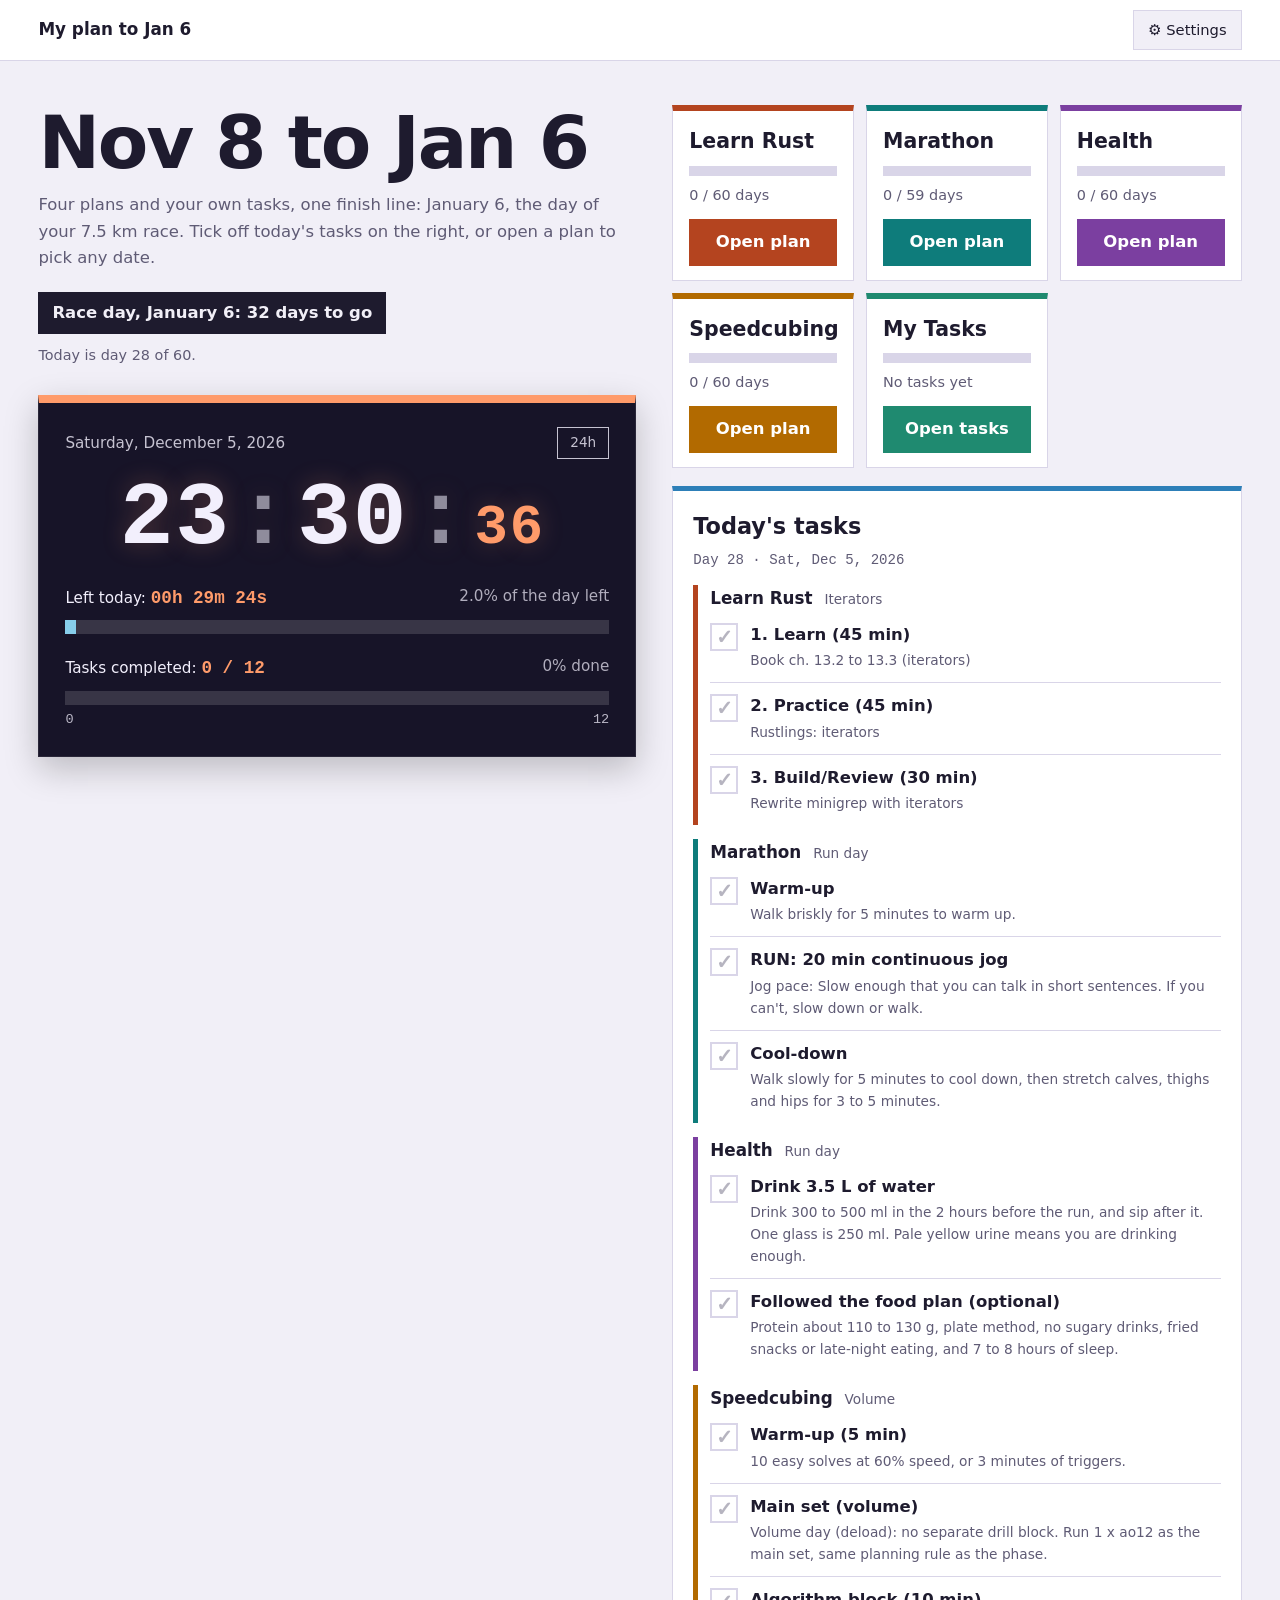
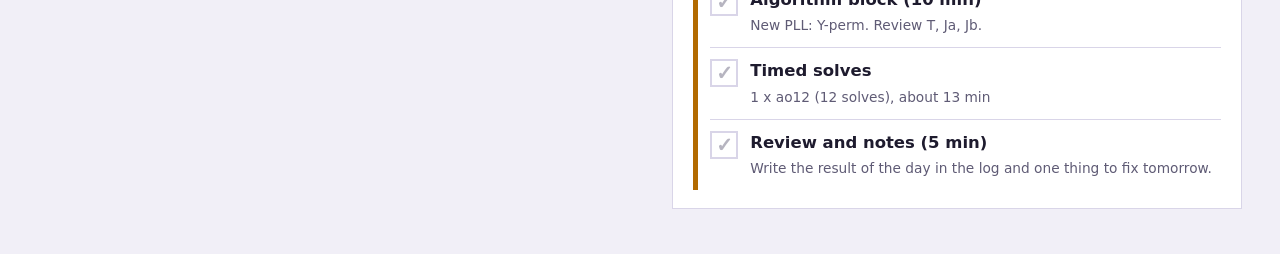
==== index.html @ 6962d05e "Update index.html" ====
<!doctype html>
<html lang="en">
  <head>
    <meta charset="utf-8" />
    <meta name="viewport" content="width=device-width, initial-scale=1" />
    <title>My plan to Jan 6</title>
    <link rel="stylesheet" href="styles.css" />
    <script src="settings.js"></script>
  </head>
  <body class="theme-home">
    <div class="home-wrap">
      <div class="home-grid">
        <!-- Left: title, countdown, clock and progress bars -->
        <div class="home-left">
          <h1>Nov 8 to Jan 6</h1>
          <p class="home-lead">
            Four plans and your own tasks, one finish line: January 6, the day
            of your 7.5 km race. Tick off today's tasks on the right, or open a
            plan to pick any date.
          </p>
          <div class="home-race" id="race-countdown"></div>
          <div class="home-today" id="today-label"></div>

          <section class="clock" aria-label="Clock">
            <div class="clock-top">
              <span id="clock-date"></span>
              <button class="clock-toggle" id="clock-format" type="button">
                24h
              </button>
            </div>

            <div class="clock-time" role="timer" aria-live="off">
              <span id="clock-hours">00</span><span class="clock-colon">:</span
              ><span id="clock-minutes">00</span
              ><span class="clock-colon">:</span
              ><span class="clock-seconds" id="clock-seconds">00</span
              ><span class="clock-period" id="clock-period"></span>
            </div>

            <div class="clock-left">
              <span>Left today: <b id="clock-remaining">--</b></span>
              <span id="clock-percent"></span>
            </div>
            <div
              class="day-bar"
              id="day-bar"
              role="progressbar"
              aria-label="Time left in the day"
              aria-valuemin="0"
              aria-valuemax="100"
            >
              <i id="day-bar-fill"></i>
            </div>

            <div class="clock-left tasks-head">
              <span>Tasks completed: <b id="tasks-count">0 / 0</b></span>
              <span id="tasks-percent"></span>
            </div>
            <div
              class="day-bar tasks-bar"
              id="tasks-bar"
              role="progressbar"
              aria-label="Tasks completed today"
              aria-valuemin="0"
              aria-valuemax="100"
            >
              <i id="tasks-bar-fill"></i>
            </div>
            <div class="bar-ends">
              <span>0</span><span id="tasks-total">0</span>
            </div>
          </section>
        </div>

        <!-- Right: the three plan buttons, then all of today's tasks -->
        <aside class="home-right">
          <div class="cards">
            <div class="card card-rust">
              <h2>Learn Rust</h2>
              <p>2 hours a day, ending with 4 finished projects.</p>
              <div class="progress"><i id="rust-bar"></i></div>
              <div class="progress-label" id="rust-label">0 / 60 days</div>
              <a
                class="card-button"
                href="rust.html"
                aria-label="Open the Rust plan"
                >Open plan</a
              >
            </div>

            <div class="card card-marathon">
              <h2>Marathon</h2>
              <p>Jog/walk plan from Nov 9 to your 7.5 km race.</p>
              <div class="progress"><i id="marathon-bar"></i></div>
              <div class="progress-label" id="marathon-label">0 / 59 days</div>
              <a
                class="card-button"
                href="marathon.html"
                aria-label="Open the marathon plan"
                >Open plan</a
              >
            </div>

            <div class="card card-health">
              <h2>Health</h2>
              <p>Strength, water and food, with a daily log.</p>
              <div class="progress"><i id="health-bar"></i></div>
              <div class="progress-label" id="health-label">0 / 60 days</div>
              <a
                class="card-button"
                href="health.html"
                aria-label="Open the health plan"
                >Open plan</a
              >
            </div>

            <div class="card card-cubing">
              <h2>Speedcubing</h2>
              <p>One hour a day, from a 26 s to a sub-20 average.</p>
              <div class="progress"><i id="cubing-bar"></i></div>
              <div class="progress-label" id="cubing-label">0 / 60 days</div>
              <a
                class="card-button"
                href="cubing.html"
                aria-label="Open the speedcubing plan"
                >Open plan</a
              >
            </div>

            <div class="card card-tasks">
              <h2>My Tasks</h2>
              <p>Add your own tasks on any date.</p>
              <div class="progress"><i id="mytasks-bar"></i></div>
              <div class="progress-label" id="mytasks-label">No tasks yet</div>
              <a
                class="card-button"
                href="tasks.html"
                aria-label="Open my tasks"
                >Open tasks</a
              >
            </div>
          </div>

          <section class="home-tasks" aria-label="Today's tasks">
            <h2>Today's tasks</h2>
            <div class="panel-date" id="tasks-date"></div>
            <div id="task-list"></div>
          </section
        </aside>
      </div>
    </div>

    <script src="common.js"></script>
    <script src="rust-data.js"></script>
    <script src="marathon-data.js"></script>
    <script src="health-data.js"></script>
    <script src="cubing-data.js"></script>
    <script src="home.js"></script>
  </body>
</html>
---- styles.css ----
/* ==========================================================================
   Shared styles for all pages.
   Sections:
     1. Themes (colour variables per page, light + dark)
     2. Base and layout
     3. Header and stats
     4. Calendar and day navigation
     5. Day panel and checklists
     6. Tables, lists, badges, notices
     7. Effects (confetti canvas, toast)
     8. Home page (including the digital clock)
     9. Small screens
   ========================================================================== */


/* 1. THEMES ---------------------------------------------------------------
   --acc  : main accent        --acc2 : secondary accent
   --ok   : completed day      --bad  : missed day
   ------------------------------------------------------------------------- */

.theme-rust {
  --bg: #F1EFF7;  --surface: #FFFFFF;  --ink: #1E1B2E;  --muted: #5F5B75;  --line: #D9D5E8;
  --acc: #B4441F;  --acc2: #2F4A63;  --ok: #2E7D5B;  --on-ok: #FFFFFF;  --bad: #B3261E;
  --font: "Iowan Old Style", "Palatino Linotype", Palatino, Georgia, serif;
}

.theme-marathon {
  --bg: #F1EFF7;  --surface: #FFFFFF;  --ink: #1E1B2E;  --muted: #5F5B75;  --line: #D9D5E8;
  --acc: #D9561E;  --acc2: #0E7C7B;  --ok: #2E7D5B;  --on-ok: #FFFFFF;  --bad: #B3261E;
  --font: "Trebuchet MS", "Segoe UI", system-ui, sans-serif;
}

.theme-home {
  --bg: #F1EFF7;  --surface: #FFFFFF;  --ink: #1E1B2E;  --muted: #5F5B75;  --line: #D9D5E8;
  --rust: #B4441F;  --teal: #0E7C7B;  --health: #7B3FA0;  --cube: #B26A00;  --mine: #1F8A70;
  --acc: #7B3FA0;  --acc2: #2D7FB8;  --ok: #2E7D5B;  --on-ok: #FFFFFF;
  --font: "Gill Sans", "Trebuchet MS", system-ui, sans-serif;
}

.theme-health {
  --bg: #F1EFF7;  --surface: #FFFFFF;  --ink: #1E1B2E;  --muted: #5F5B75;  --line: #D9D5E8;
  --acc: #7B3FA0;  --acc2: #2D7FB8;  --ok: #2E7D5B;  --on-ok: #FFFFFF;  --bad: #B3261E;
  --font: "Avenir Next", "Segoe UI", system-ui, sans-serif;
}

.theme-cubing {
  --bg: #F1EFF7;  --surface: #FFFFFF;  --ink: #1E1B2E;  --muted: #5F5B75;  --line: #D9D5E8;
  --acc: #B26A00;  --acc2: #2B5FD9;  --ok: #2E7D5B;  --on-ok: #FFFFFF;  --bad: #B3261E;
  --font: "Optima", "Candara", "Segoe UI", system-ui, sans-serif;
}

.theme-tasks {
  --bg: #F1EFF7;  --surface: #FFFFFF;  --ink: #1E1B2E;  --muted: #5F5B75;  --line: #D9D5E8;
  --acc: #1F8A70;  --acc2: #2D7FB8;  --ok: #2E7D5B;  --on-ok: #FFFFFF;  --bad: #B3261E;
  --font: "Gill Sans", "Trebuchet MS", system-ui, sans-serif;
}

@media (prefers-color-scheme: dark) {
  html:not([data-theme="light"]) .theme-health {
    --bg: #15131F;  --surface: #1F1C2E;  --ink: #ECE9F7;  --muted: #A29EBB;  --line: #34304A;
    --acc: #C79BE0;  --acc2: #6FB3E0;  --ok: #5CC08F;  --on-ok: #0B1F16;  --bad: #F28B82;
  }
  html:not([data-theme="light"]) .theme-rust {
    --bg: #15131F;  --surface: #1F1C2E;  --ink: #ECE9F7;  --muted: #A29EBB;  --line: #34304A;
    --acc: #E08A63;  --acc2: #8FB0CF;  --ok: #5CC08F;  --on-ok: #0B1F16;  --bad: #F28B82;
  }
  html:not([data-theme="light"]) .theme-marathon {
    --bg: #15131F;  --surface: #1F1C2E;  --ink: #ECE9F7;  --muted: #A29EBB;  --line: #34304A;
    --acc: #F08A5D;  --acc2: #4FC3C1;  --ok: #5CC08F;  --on-ok: #0B1F16;  --bad: #F28B82;
  }
  html:not([data-theme="light"]) .theme-cubing {
    --bg: #15131F;  --surface: #1F1C2E;  --ink: #ECE9F7;  --muted: #A29EBB;  --line: #34304A;
    --acc: #E8A92E;  --acc2: #7FA6F5;  --ok: #5CC08F;  --on-ok: #0B1F16;  --bad: #F28B82;
  }
  html:not([data-theme="light"]) .theme-tasks {
    --bg: #15131F;  --surface: #1F1C2E;  --ink: #ECE9F7;  --muted: #A29EBB;  --line: #34304A;
    --acc: #4DC4A0;  --acc2: #6FB3E0;  --ok: #5CC08F;  --on-ok: #0B1F16;  --bad: #F28B82;
  }
  html:not([data-theme="light"]) .theme-home {
    --bg: #15131F;  --surface: #1F1C2E;  --ink: #ECE9F7;  --muted: #A29EBB;  --line: #34304A;
    --rust: #E08A63;  --teal: #4FC3C1;  --health: #C79BE0;  --cube: #B26A00;  --mine: #1F8A70;
    --acc: #C79BE0;  --acc2: #6FB3E0;  --ok: #5CC08F;  --on-ok: #0B1F16;
  }
}

  html[data-theme="dark"] .theme-health {
    --bg: #15131F;  --surface: #1F1C2E;  --ink: #ECE9F7;  --muted: #A29EBB;  --line: #34304A;
    --acc: #C79BE0;  --acc2: #6FB3E0;  --ok: #5CC08F;  --on-ok: #0B1F16;  --bad: #F28B82;
  }
  html[data-theme="dark"] .theme-rust {
    --bg: #15131F;  --surface: #1F1C2E;  --ink: #ECE9F7;  --muted: #A29EBB;  --line: #34304A;
    --acc: #E08A63;  --acc2: #8FB0CF;  --ok: #5CC08F;  --on-ok: #0B1F16;  --bad: #F28B82;
  }
  html[data-theme="dark"] .theme-marathon {
    --bg: #15131F;  --surface: #1F1C2E;  --ink: #ECE9F7;  --muted: #A29EBB;  --line: #34304A;
    --acc: #F08A5D;  --acc2: #4FC3C1;  --ok: #5CC08F;  --on-ok: #0B1F16;  --bad: #F28B82;
  }
  html[data-theme="dark"] .theme-cubing {
    --bg: #15131F;  --surface: #1F1C2E;  --ink: #ECE9F7;  --muted: #A29EBB;  --line: #34304A;
    --acc: #E8A92E;  --acc2: #7FA6F5;  --ok: #5CC08F;  --on-ok: #0B1F16;  --bad: #F28B82;
  }
  html[data-theme="dark"] .theme-tasks {
    --bg: #15131F;  --surface: #1F1C2E;  --ink: #ECE9F7;  --muted: #A29EBB;  --line: #34304A;
    --acc: #4DC4A0;  --acc2: #6FB3E0;  --ok: #5CC08F;  --on-ok: #0B1F16;  --bad: #F28B82;
  }
  html[data-theme="dark"] .theme-home {
    --bg: #15131F;  --surface: #1F1C2E;  --ink: #ECE9F7;  --muted: #A29EBB;  --line: #34304A;
    --rust: #E08A63;  --teal: #4FC3C1;  --health: #C79BE0;  --cube: #B26A00;  --mine: #1F8A70;
    --acc: #C79BE0;  --acc2: #6FB3E0;  --ok: #5CC08F;  --on-ok: #0B1F16;
  }


/* 2. BASE AND LAYOUT ------------------------------------------------------ */

* { box-sizing: border-box; }
html { scroll-behavior: smooth; }

body {
  margin: 0;
  background: var(--bg);
  color: var(--ink);
  font-family: var(--font);
  font-size: clamp(16px, 0.35vw + 12px, 19px);
  line-height: 1.6;
}

.wrap { width: 100%; margin: 0; padding: 0 clamp(16px, 3vw, 56px); }
main.wrap > section > p, main.wrap > section > ul, main.wrap > section > ol { max-width: 105ch; }

h1 { font-size: clamp(2.1rem, 7vw, 3.7rem); line-height: 1.05; margin: 0 0 12px; letter-spacing: -0.02em; }
h2 { font-size: 1.6rem; margin: 0 0 6px; }
h3 { font-size: 1.1rem; margin: 0 0 6px; }

section { padding: 34px 0 4px; }
.sub { color: var(--muted); margin: 0 0 14px; }

button:focus-visible,
input:focus-visible { outline: 3px solid var(--acc); outline-offset: 2px; }

footer { padding: 34px 0 60px; color: var(--muted); font-size: 0.9rem; }


/* 3. HEADER AND STATS ----------------------------------------------------- */

.site-header { padding: 26px 0 24px; border-bottom: 5px solid var(--acc); }
.site-header p { margin: 0; max-width: 62ch; color: var(--muted); }

.home-link { display: inline-block; margin-bottom: 16px; font-size: 0.95rem; color: var(--acc2); }

.race-badge {
  display: inline-block;
  margin-top: 14px;
  padding: 8px 14px;
  background: var(--acc);
  color: #000;
  font-weight: 700;
}

.stats { display: grid; grid-template-columns: repeat(4, 1fr); gap: 10px; }

.stat { background: var(--surface); border: 1px solid var(--line); padding: 12px; text-align: center; }
.stat b { display: block; font-size: 1.8rem; line-height: 1.15; color: var(--acc); }
.stat span { font-size: 0.85rem; color: var(--muted); }

.xp-bar { height: 12px; margin: 12px 0 6px; background: var(--line); overflow: hidden; }
.xp-bar i { display: block; width: 0; height: 100%; background: var(--acc); transition: width 0.4s; }


/* 4. CALENDAR AND DAY NAVIGATION ------------------------------------------ */

.legend { margin-top: 8px; font-size: 0.85rem; color: var(--muted); }

.calendar { display: grid; grid-template-columns: repeat(7, 1fr); gap: 5px; margin-top: 12px; }
.calendar .weekday { text-align: center; font-size: 0.8rem; color: var(--muted); }

.calendar button {
  min-width: 0;
  padding: 9px 0;
  border: 1px solid var(--line);
  background: var(--surface);
  color: var(--ink);
  font: inherit;
  font-family: ui-monospace, Menlo, Consolas, monospace;
  font-size: 0.82rem;
  cursor: pointer;
}

.calendar .done     { background: var(--ok); border-color: var(--ok); color: var(--on-ok); }
.calendar .missed   { border-color: var(--bad); color: var(--bad); }
.calendar .no-plan  { opacity: 0.45; }
.calendar .today    { outline: 2px dashed var(--acc); outline-offset: 1px; }
.calendar .selected { border: 2px solid var(--acc2); font-weight: 700; }
.calendar .race-day::after { content: " \1F3C1"; }

.day-nav { display: flex; flex-wrap: wrap; gap: 8px; margin-top: 12px; }

.day-nav button,
.btn-outline {
  padding: 8px 14px;
  border: 1px solid var(--acc2);
  background: none;
  color: var(--acc2);
  font: inherit;
  cursor: pointer;
}
.day-nav button:hover,
.btn-outline:hover { background: var(--acc2); color: var(--surface); }


@media (min-width: 1000px) {
  main.wrap > section:first-of-type { display: grid; grid-template-columns: minmax(0, 1fr) minmax(0, 1.1fr); column-gap: 36px; align-items: start; }
  main.wrap > section:first-of-type > #panel { grid-column: 2; grid-row: 1 / span 12; margin-top: 0; }
}

/* 5. DAY PANEL AND CHECKLISTS --------------------------------------------- */

.panel { margin-top: 14px; padding: 20px; background: var(--surface); border: 1px solid var(--line); border-top: 5px solid var(--acc2); }
.panel-date { margin-bottom: 12px; font-family: ui-monospace, Menlo, Consolas, monospace; font-size: 0.88rem; color: var(--muted); }

.tag { display: inline-block; margin-left: 6px; padding: 1px 8px; font-size: 0.8rem; color: #fff; background: var(--acc2); }
.tag.ok       { background: var(--ok); color: var(--on-ok); }
.tag.missed   { background: var(--bad); }
.tag.upcoming { background: var(--muted); }

.box { margin-top: 12px; padding: 14px; border: 1px solid var(--line); }
.row { display: flex; flex-wrap: wrap; align-items: center; gap: 10px; }

.check-item { display: flex; gap: 12px; padding: 10px 0; border-bottom: 1px solid var(--line); }
.check-item:last-child { border-bottom: 0; }
/* Every task shows a check mark: faint when not done, solid green when done. */
.check-item input[type="checkbox"] {
  -webkit-appearance: none;
  appearance: none;
  display: grid;
  flex: none;
  place-items: center;
  width: 28px;
  height: 28px;
  margin: 1px 0 0;
  border: 2px solid var(--line);
  background: var(--surface);
  cursor: pointer;
}
.check-item input[type="checkbox"]::after {
  content: "\2713";
  color: var(--muted);
  font-size: 20px;
  font-weight: 700;
  line-height: 1;
  opacity: 0.45;
}
.check-item input[type="checkbox"]:hover { border-color: var(--ok); }
.check-item input[type="checkbox"]:checked { background: var(--ok); border-color: var(--ok); }
.check-item input[type="checkbox"]:checked::after { color: var(--on-ok); opacity: 1; }
.check-item label { flex: 1; cursor: pointer; }
.check-item small { display: block; color: var(--muted); }
.check-item.checked b { text-decoration: line-through; opacity: 0.6; }

.tip { margin-top: 12px; padding: 10px 14px; background: var(--bg); border-left: 4px solid var(--acc); font-size: 0.95rem; }

input[type="time"],
input[type="number"] { padding: 6px 8px; border: 1px solid var(--line); background: var(--surface); color: var(--ink); font: inherit; }
input[type="number"] { width: 70px; }


/* 6. TABLES, LISTS, BADGES, NOTICES --------------------------------------- */

.scroll { overflow-x: auto; }

table { width: 100%; border-collapse: collapse; background: var(--surface); border: 1px solid var(--line); font-size: 0.92rem; }
th, td { padding: 9px 11px; border-bottom: 1px solid var(--line); text-align: left; vertical-align: top; }
th { background: var(--bg); }

ul { padding-left: 1.2em; }
li { margin-bottom: 6px; }

.badges { display: grid; grid-template-columns: repeat(auto-fill, minmax(140px, 1fr)); gap: 8px; }
.badge { padding: 10px; background: var(--surface); border: 1px solid var(--line); font-size: 0.85rem; text-align: center; }
.badge i { display: block; font-style: normal; font-size: 1.5rem; }
.badge.locked { opacity: 0.4; filter: grayscale(1); }
.badge.earned { border-color: var(--acc); }

.notice { padding: 14px 16px; background: var(--surface); border: 2px solid var(--acc); }


.muted-line { color: var(--muted); margin: 0 0 8px; }
.log-title { margin-top: 18px; }
.log-grid { display: grid; grid-template-columns: repeat(auto-fit, minmax(190px, 1fr)); gap: 10px; }
.field { display: flex; flex-direction: column; gap: 4px; font-size: 0.85rem; color: var(--muted); }
.field input,
.cell-input { width: 100%; padding: 7px 8px; border: 1px solid var(--line); background: var(--surface); color: var(--ink); font: inherit; font-size: 0.95rem; }
.cell-input { min-width: 70px; margin-top: 4px; }
table small { display: block; }


.theme-tasks .race-badge,
.theme-health .race-badge,
.theme-cubing .race-badge { color: var(--bg); }


/* 7. EFFECTS -------------------------------------------------------------- */

.confetti-canvas { position: fixed; inset: 0; z-index: 50; width: 100%; height: 100%; pointer-events: none; }

.toast {
  position: fixed;
  bottom: 24px;
  left: 50%;
  z-index: 70;
  max-width: 90%;
  padding: 12px 20px;
  transform: translateX(-50%);
  background: var(--ink);
  color: var(--bg);
  text-align: center;
}


/* 8. HOME PAGE ------------------------------------------------------------ */

.home-wrap { width: 100%; margin: 0; padding: clamp(20px, 3.5vw, 56px) clamp(16px, 3vw, 56px); font-size: clamp(16px, 0.35vw + 12px, 19px); }
.home-wrap h1 { font-size: clamp(2.4rem, 8vw, 4.6rem); letter-spacing: -0.03em; line-height: 1.02; }
.home-lead { max-width: 56ch; margin: 0 0 20px; color: var(--muted); }

.home-race { display: inline-block; margin-bottom: 10px; padding: 8px 14px; background: var(--ink); color: var(--bg); font-weight: 700; }
.home-today { margin-bottom: 28px; color: var(--muted); font-size: 0.9rem; }

.cards { display: grid; grid-template-columns: repeat(auto-fit, minmax(250px, 1fr)); gap: 18px; }

.card { display: flex; flex-direction: column; gap: 12px; padding: 26px; background: var(--surface); border: 1px solid var(--line); }
.card h2 { margin: 0; font-size: 1.7rem; }
.card p { margin: 0; color: var(--muted); }
.card-rust    { border-top: 8px solid var(--rust); --card-color: var(--rust); }
.card-marathon { border-top: 8px solid var(--teal); --card-color: var(--teal); }
.card-health  { border-top: 8px solid var(--health); --card-color: var(--health); }
.card-tasks   { border-top: 8px solid var(--mine); --card-color: var(--mine); }
.card-cubing  { border-top: 8px solid var(--cube); --card-color: var(--cube); }

.progress { height: 10px; background: var(--line); overflow: hidden; }
.progress i { display: block; width: 0; height: 100%; background: var(--card-color); }
.progress-label { font-size: 0.9rem; color: var(--muted); }

.card-button { display: inline-block; margin-top: auto; padding: 13px 18px; background: var(--card-color); color: #fff; font-weight: 700; text-align: center; text-decoration: none; }
.card-button:focus-visible { outline: 3px solid var(--ink); outline-offset: 3px; }


/* Two-column home layout: info on the left, plan buttons and tasks on the right. */

.home-grid { display: grid; grid-template-columns: 1fr; gap: 28px; align-items: start; }
@media (min-width: 960px) {
  .home-grid { grid-template-columns: minmax(0, 1.05fr) minmax(0, 1fr); gap: 36px; }
}

.home-right .cards { grid-template-columns: 1fr; gap: 12px; }
.home-right .card { padding: 14px 16px; gap: 8px; border-top-width: 6px; min-width: 0; }
.home-right .card h2 { font-size: 1.25rem; }
.home-right .card p { font-size: 0.9rem; }
.home-right .card-button { margin-top: 4px; padding: 10px 12px; }

/* From tablet width up: the three plan buttons sit side by side in one row. */
@media (min-width: 640px) {
  .home-right .cards { grid-template-columns: repeat(3, minmax(0, 1fr)); }
  .home-right .card p { display: none; }
  .home-right .card h2 { font-size: clamp(1.05rem, 1.6vw, 1.4rem); }
}

.home-tasks { margin-top: 18px; padding: 18px 20px; background: var(--surface); border: 1px solid var(--line); border-top: 5px solid var(--acc2); }
.home-tasks h2 { margin: 0 0 4px; font-size: 1.4rem; }
.home-tasks .panel-date { margin-bottom: 6px; }
.home-tasks section { padding: 0; }

.task-group { margin-top: 14px; padding-left: 12px; border-left: 5px solid var(--g, var(--acc)); }
.task-group h3 { margin: 0; font-size: 1.05rem; }
.task-group h3 span { margin-left: 6px; font-size: 0.85rem; font-weight: 400; color: var(--muted); }
.task-rust     { --g: var(--rust); }
.task-marathon { --g: var(--teal); }
.task-health   { --g: var(--health); }
.task-cubing   { --g: var(--cube); }
.task-mytasks  { --g: var(--mine); }

/* Digital clock (home page). Always dark, in both light and dark mode. */

.clock {
  --clock-bg: #171428;
  --clock-text: #F2EFFC;
  --clock-accent: #FF9B6A;
  --clock-track: rgba(255, 255, 255, 0.14);

  margin: 0 0 28px;
  padding: 24px 26px 26px;
  background: var(--clock-bg);
  color: var(--clock-text);
  border: 1px solid rgba(255, 255, 255, 0.08);
  border-top: 8px solid var(--clock-accent);
  box-shadow: 0 12px 32px rgba(0, 0, 0, 0.22);
}

.clock-top { display: flex; flex-wrap: wrap; align-items: center; justify-content: space-between; gap: 12px; font-size: 0.95rem; opacity: 0.8; }

.clock-toggle {
  padding: 4px 12px;
  border: 1px solid currentColor;
  background: none;
  color: inherit;
  font: inherit;
  font-size: 0.85rem;
  cursor: pointer;
}
.clock-toggle:hover { background: var(--clock-text); color: var(--clock-bg); }
.clock-toggle:focus-visible { outline: 3px solid var(--clock-accent); outline-offset: 2px; }

.clock-time {
  display: flex;
  flex-wrap: wrap;
  align-items: baseline;
  justify-content: center;
  margin: 16px 0 20px;
  font-family: ui-monospace, SFMono-Regular, Menlo, Consolas, monospace;
  font-size: clamp(2.8rem, 13vw, 5.6rem);
  font-variant-numeric: tabular-nums;
  font-weight: 700;
  line-height: 1;
  letter-spacing: 0.02em;
  text-shadow: 0 0 24px rgba(255, 155, 106, 0.25);
}

.clock-colon { margin: 0 0.06em; opacity: 0.55; animation: clock-blink 1s steps(1) infinite; }
.clock-seconds { font-size: 0.62em; color: var(--clock-accent); }
.clock-period { margin-left: 0.4em; font-size: 0.28em; opacity: 0.7; }

.tasks-head { margin-top: 20px; }
.day-bar.tasks-bar i { width: 0; background: #7BD9A3; }
.bar-ends { display: flex; justify-content: space-between; margin-top: 4px; font-family: ui-monospace, SFMono-Regular, Menlo, Consolas, monospace; font-size: 0.85rem; opacity: 0.75; }

@keyframes clock-blink { 50% { opacity: 0.12; } }

.clock-left { display: flex; flex-wrap: wrap; justify-content: space-between; gap: 6px; margin-bottom: 8px; font-size: 0.95rem; }
.clock-left b { font-family: ui-monospace, SFMono-Regular, Menlo, Consolas, monospace; font-size: 1.1rem; color: var(--clock-accent); }
.clock-left span:last-child { opacity: 0.7; }

.day-bar { height: 14px; background: var(--clock-track); overflow: hidden; }
.day-bar i {
  display: block;
  width: 100%;
  height: 100%;
  background: #87CEEB; /* sky blue */
  transition: width 1s linear;
}

@media (prefers-reduced-motion: reduce) {
  .clock-colon { animation: none; }
  .day-bar i { transition: none; }
}


/* 9. SMALL SCREENS ------------------------------------------------------- */

@media (max-width: 560px) {
  .stats { grid-template-columns: repeat(2, 1fr); }
}


/* 10. TOP BAR AND SETTINGS ------------------------------------------------ */

html[data-size="small"] body, html[data-size="small"] .home-wrap { font-size: clamp(14px, 0.3vw + 11px, 17px); }
html[data-size="large"] body, html[data-size="large"] .home-wrap { font-size: clamp(18px, 0.4vw + 14px, 22px); }
html[data-accent] body { --acc: var(--user-acc); }

.topbar {
  position: sticky; top: 0; z-index: 50;
  display: flex; align-items: center; justify-content: space-between; gap: 12px;
  padding: 10px clamp(16px, 3vw, 56px);
  background: var(--surface); color: var(--ink);
  border-bottom: 1px solid var(--line);
}
.topbar-name { font-weight: 700; font-size: 1.05rem; color: var(--ink); text-decoration: none; overflow: hidden; text-overflow: ellipsis; white-space: nowrap; }
.topbar-name:hover { color: var(--acc); }
.topbar button, .settings-box button, .settings-file {
  font: inherit; font-size: 0.92rem; padding: 7px 14px; cursor: pointer;
  background: var(--bg); color: var(--ink); border: 1px solid var(--line);
}
.topbar button:hover, .settings-box button:hover, .settings-file:hover { border-color: var(--acc); }
.topbar button:focus-visible, .settings-box :focus-visible { outline: 3px solid var(--acc2); outline-offset: 2px; }

.settings-overlay { position: fixed; inset: 0; z-index: 100; display: flex; align-items: flex-start; justify-content: center; padding: 5vh 16px; overflow-y: auto; background: rgba(0, 0, 0, 0.55); }
.settings-box { width: 100%; max-width: 540px; padding: 22px; background: var(--surface); color: var(--ink); border: 1px solid var(--line); font-family: var(--font); }
.settings-head { display: flex; align-items: center; justify-content: space-between; margin-bottom: 8px; }
.settings-box h2 { margin: 0; font-size: 1.4rem; }
.settings-box h3 { margin: 22px 0 8px; font-size: 1rem; color: var(--acc); }
.settings-row { margin: 12px 0; }
.settings-row > label, .settings-row > span { display: block; margin-bottom: 5px; font-size: 0.85rem; color: var(--muted); }
.settings-box input[type=text] { width: 100%; padding: 8px 10px; font: inherit; background: var(--bg); color: var(--ink); border: 1px solid var(--line); }
.seg { display: flex; flex-wrap: wrap; gap: 6px; }
.seg button[aria-pressed="true"] { background: var(--acc); border-color: var(--acc); color: #fff; }
.swatch { width: 32px; height: 32px; padding: 0 !important; border-radius: 50%; }
.swatch[aria-pressed="true"] { outline: 3px solid var(--ink); outline-offset: 2px; }
.settings-check { display: flex; align-items: center; gap: 8px; font-size: 0.95rem; color: var(--ink) !important; }
.settings-note { margin: 0 0 10px; font-size: 0.85rem; color: var(--muted); }
.settings-file { position: relative; display: inline-block; }
.settings-file input { position: absolute; width: 1px; height: 1px; opacity: 0; }
.settings-file:focus-within { outline: 3px solid var(--acc2); outline-offset: 2px; }
.settings-status { min-height: 1.3em; margin-top: 12px; font-size: 0.9rem; color: var(--ok); }
.settings-status.error { color: var(--bad, #B3261E); }
.danger { color: var(--bad, #B3261E) !important; }


/* 11. MY TASKS PAGE -------------------------------------------------------- */

.calendar .has-tasks { border-color: var(--acc); border-width: 2px; }
.month-title { display: inline-flex; align-items: center; padding: 0 6px; }
.jump-date { width: auto; margin-top: 0; }
.add-form { display: flex; flex-wrap: wrap; gap: 8px; margin: 4px 0 12px; }
.add-form .cell-input { flex: 1 1 200px; margin-top: 0; }
.add-form button { padding: 8px 16px; font: inherit; cursor: pointer; }
.check-item label { min-width: 0; overflow-wrap: anywhere; }
.check-item .cell-input { flex: 1; margin-top: 0; }
.task-actions { display: flex; flex: none; gap: 6px; margin-left: auto; align-self: flex-start; }
.task-actions button { padding: 4px 10px; font: inherit; font-size: 0.82rem; cursor: pointer; background: none; color: var(--ink); border: 1px solid var(--line); }
.task-actions button:hover { border-color: var(--acc); }
.task-actions .danger { color: var(--bad); }

/* Subtasks and categories */
.task-block { border-bottom: 1px solid var(--line); }
.task-block:last-child { border-bottom: 0; }
.task-block > .check-item { border-bottom: 0; }
.subtasks { margin: 0 0 8px 14px; padding-left: 26px; border-left: 3px solid var(--line); }
.subtasks .check-item { padding: 6px 0; border-bottom: 0; }
.subtasks .check-item input[type="checkbox"] { width: 22px; height: 22px; }
.subtasks .check-item input[type="checkbox"]::after { font-size: 15px; }
.sub-form { margin: 4px 0 0; }
.check-item .select-cat, .add-form .select-cat { flex: 0 1 170px; min-width: 120px; margin-top: 0; }
.add-form .jump-date { flex: 0 1 160px; }
.check-item small { margin-top: 2px; }
.check-item > .btn-outline { flex: none; align-self: flex-start; padding: 4px 10px; font-size: 0.82rem; }
.cat-heading { margin: 16px 0 2px; font-size: 1rem; color: var(--acc); }
.cat-heading:first-child { margin-top: 0; }
.cat-heading span, .cat-head h3 span { margin-left: 6px; font-size: 0.85rem; font-weight: 400; color: var(--muted); }
.cat-box { margin-bottom: 14px; border-left: 5px solid var(--acc); }
.cat-head { display: flex; flex-wrap: wrap; align-items: center; gap: 8px; margin-bottom: 8px; }
.cat-head h3 { flex: 1; margin: 0; font-size: 1.15rem; }
.cat-head .cell-input { flex: 1; margin-top: 0; }
.cat-head .task-actions { align-self: center; }
#cat-status:empty { display: none; }

/* Task / Category switch next to the main input */
.mode-toggle { display: inline-flex; flex: none; }
.add-form .mode-toggle button { padding: 8px 14px; font: inherit; cursor: pointer; background: none; color: var(--ink); border: 1px solid var(--line); }
.add-form .mode-toggle button + button { border-left: 0; }
.add-form .mode-toggle button:hover { border-color: var(--acc); }
.add-form .mode-toggle button[aria-pressed="true"] { background: var(--acc); border-color: var(--acc); color: #fff; }
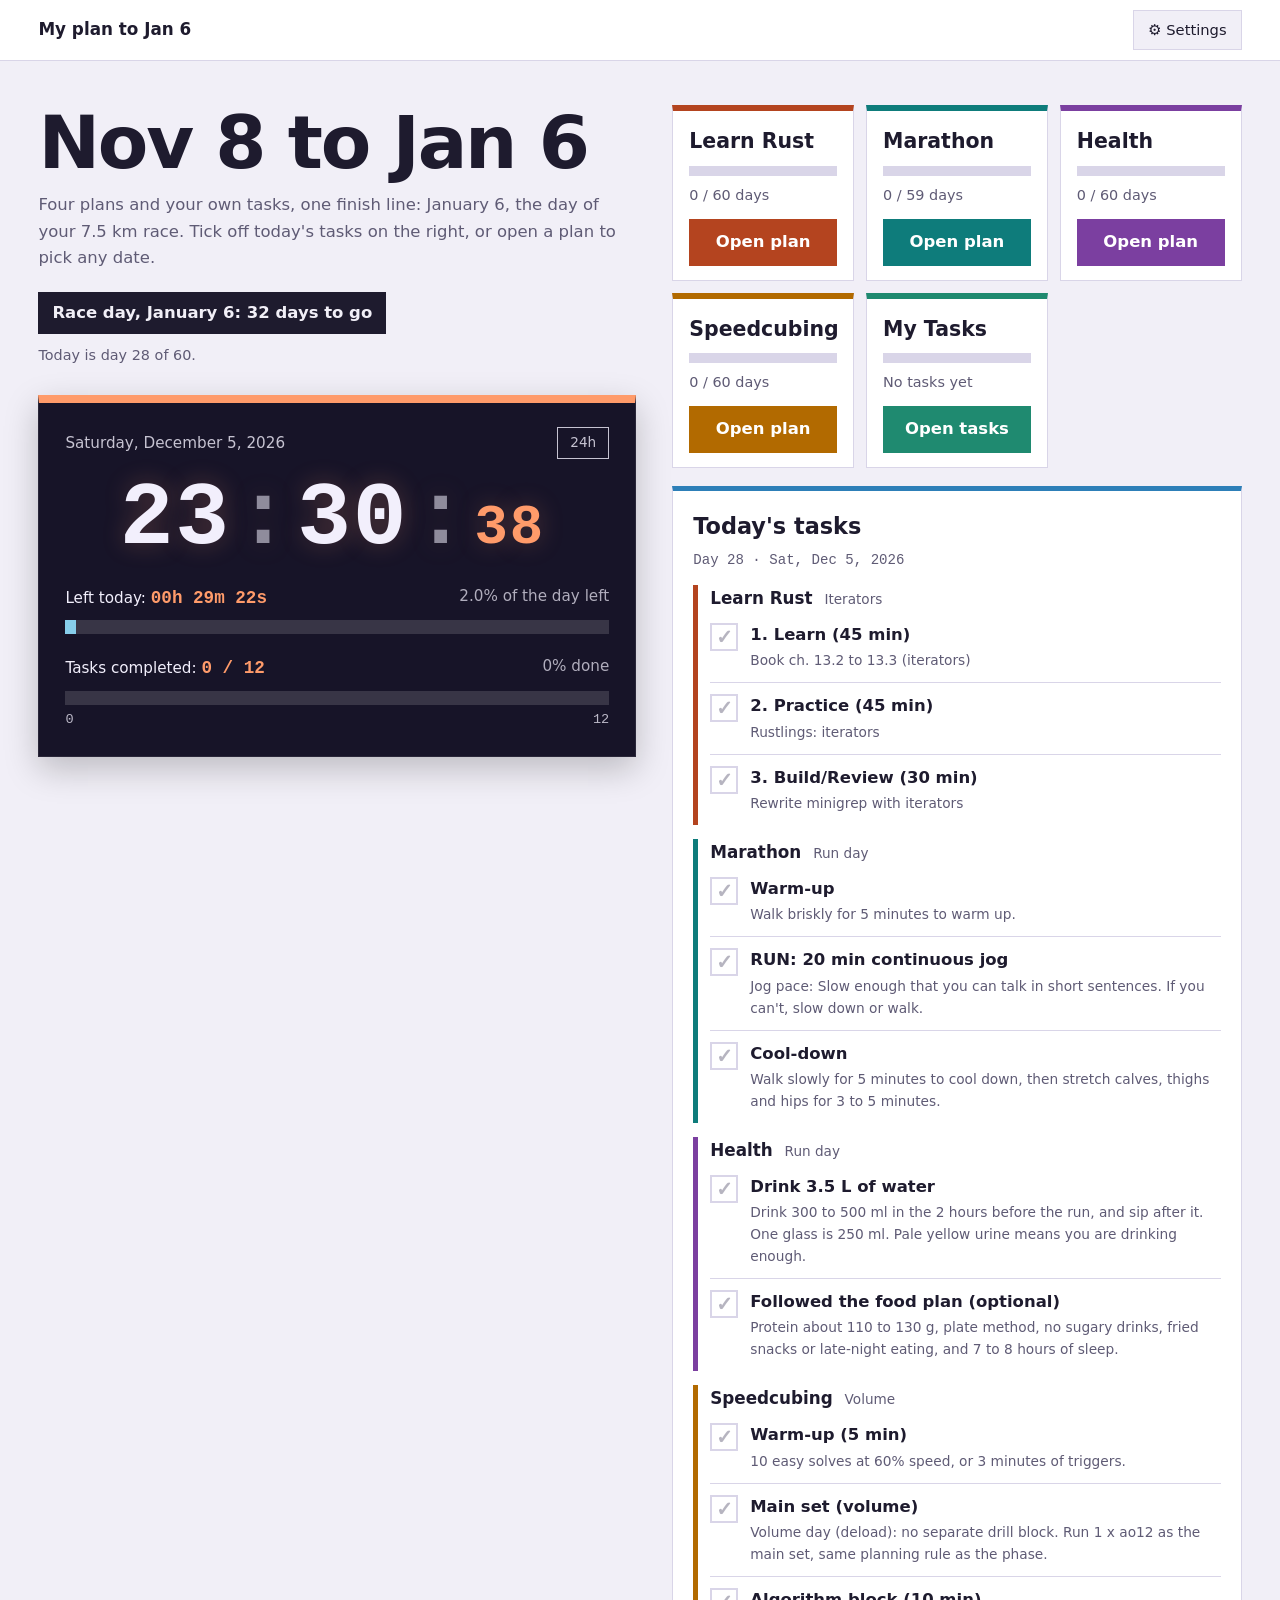
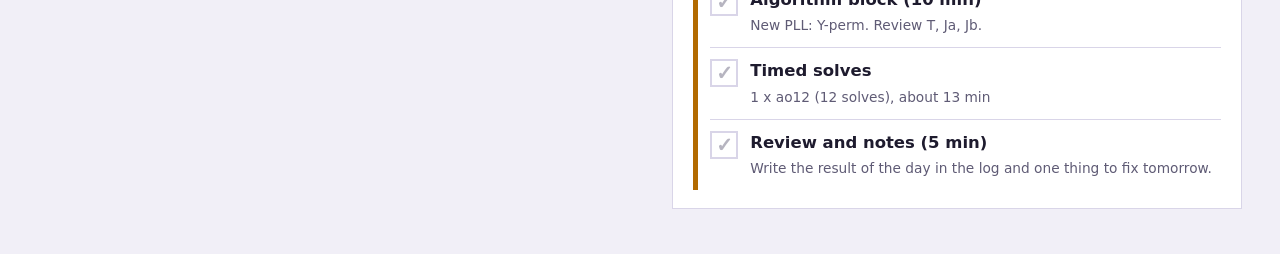
==== commit ef00e566: "Update index.html" ====
--- a/index.html
+++ b/index.html
@@ -145,7 +145,7 @@
             <h2>Today's tasks</h2>
             <div class="panel-date" id="tasks-date"></div>
             <div id="task-list"></div>
-          </section
+          </section>
         </aside>
       </div>
     </div>
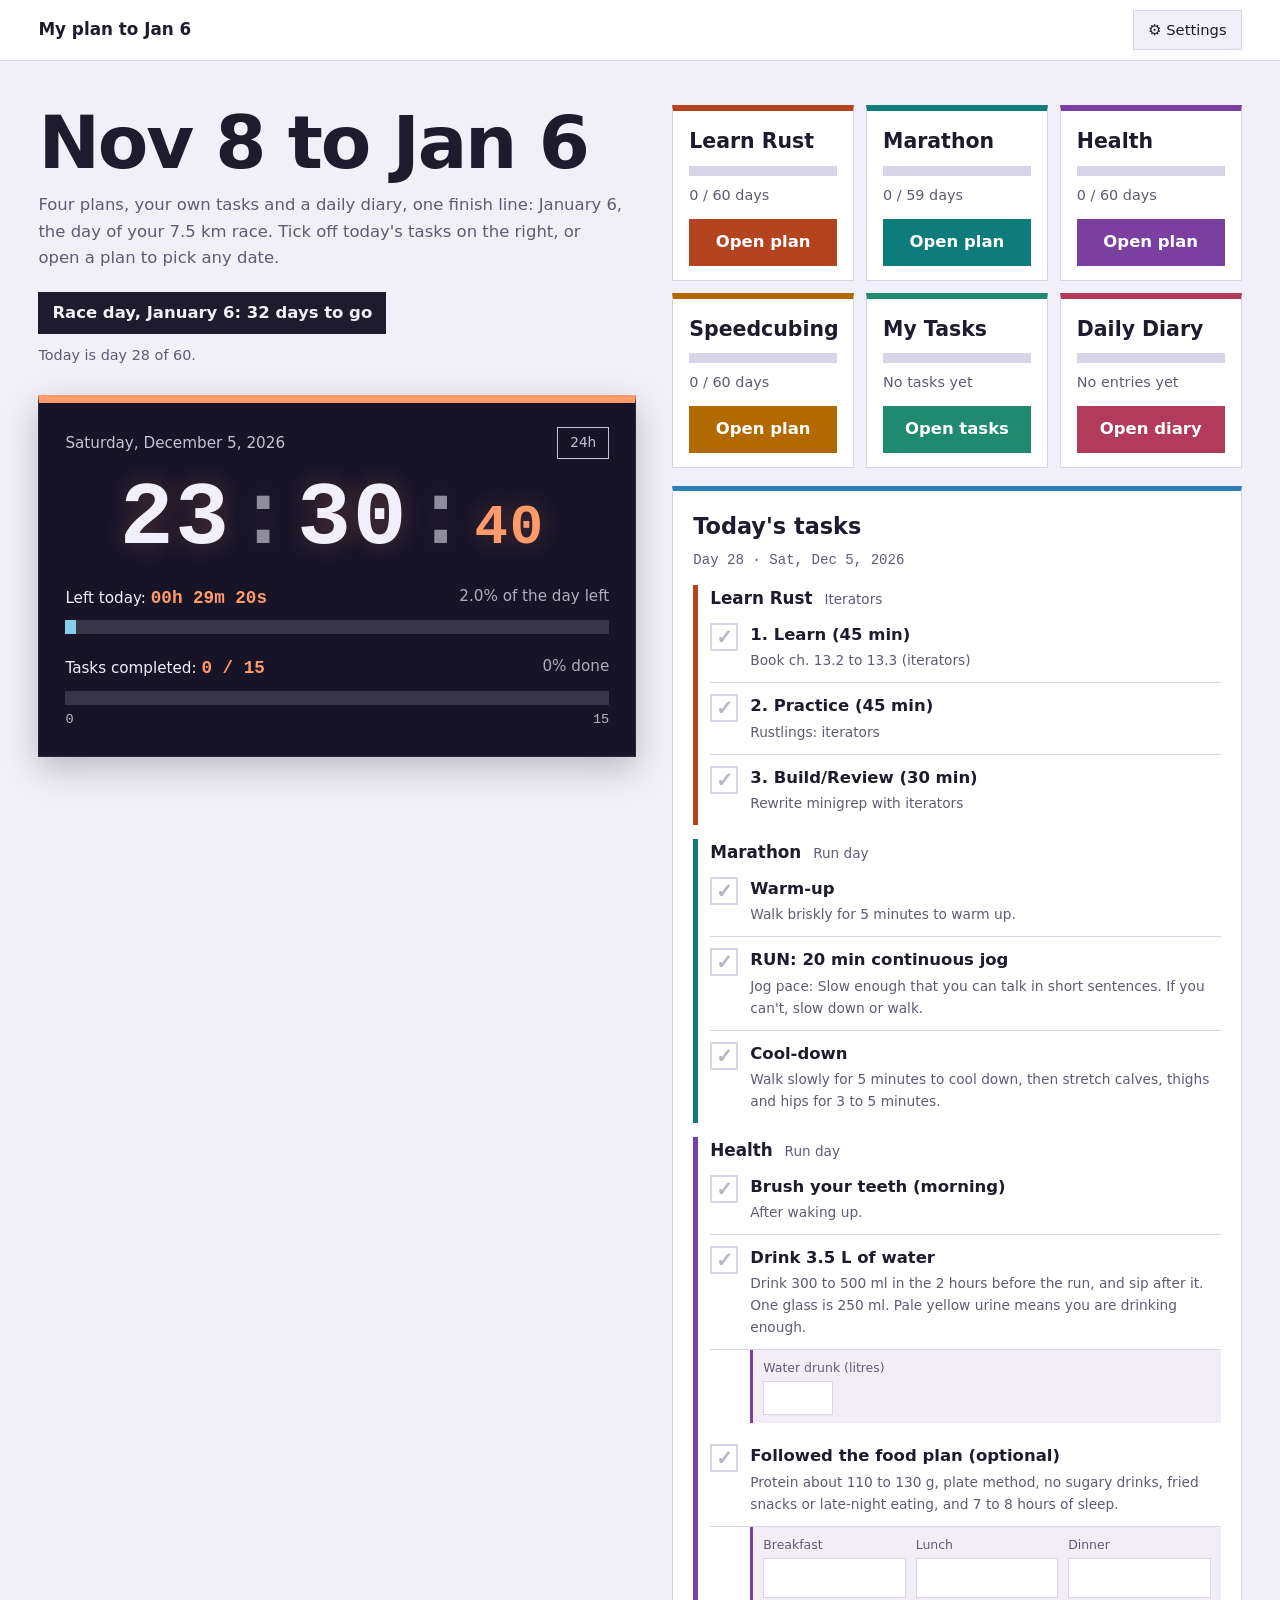
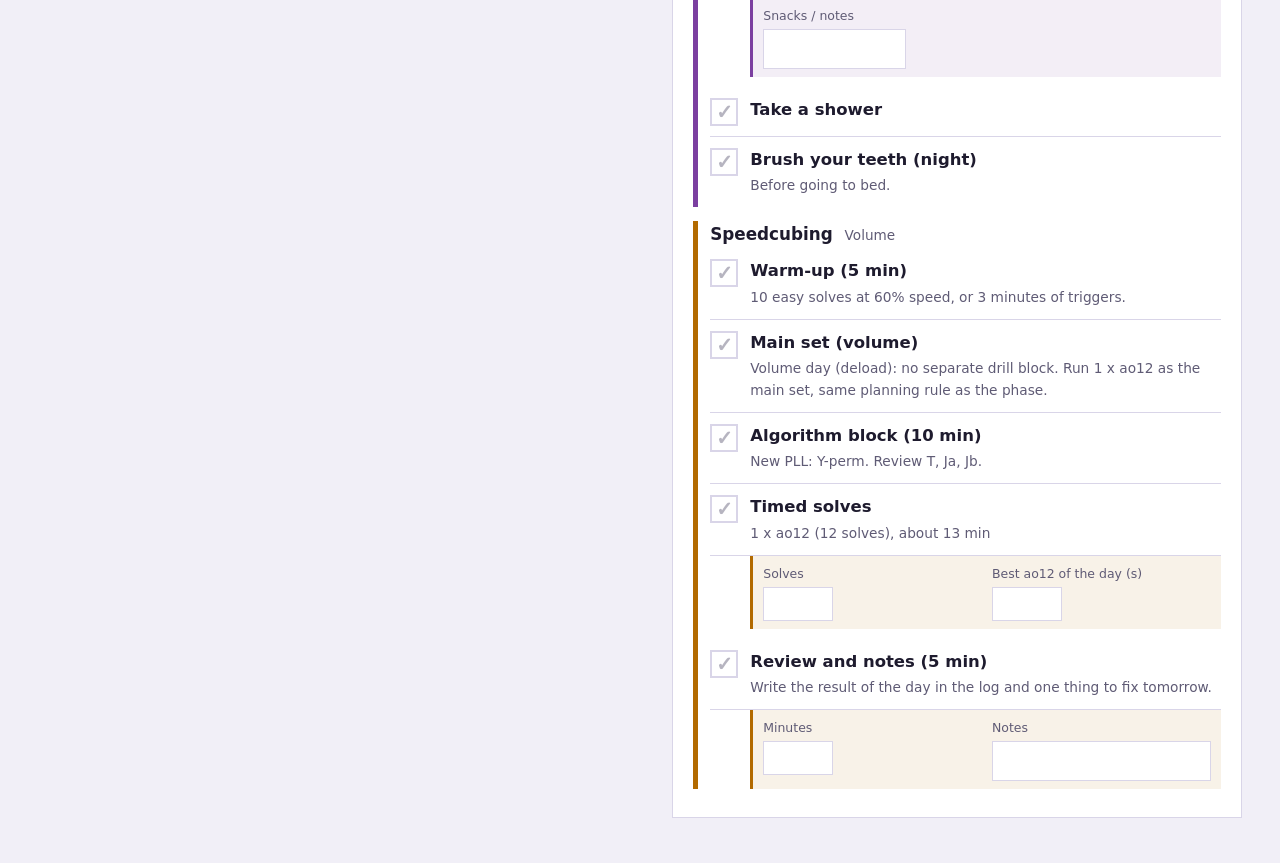
==== commit 97ca9190: "0.4 now we will be able to add info directly in the home page" ====
--- a/index.html
+++ b/index.html
@@ -14,7 +14,7 @@
         <div class="home-left">
           <h1>Nov 8 to Jan 6</h1>
           <p class="home-lead">
-            Four plans and your own tasks, one finish line: January 6, the day
+            Four plans, your own tasks and a daily diary, one finish line: January 6, the day
             of your 7.5 km race. Tick off today's tasks on the right, or open a
             plan to pick any date.
           </p>
@@ -139,6 +139,18 @@
                 >Open tasks</a
               >
             </div>
+            <div class="card card-diary">
+              <h2>Daily Diary</h2>
+              <p>Write about your day and note what to do better tomorrow.</p>
+              <div class="progress"><i id="diary-bar"></i></div>
+              <div class="progress-label" id="diary-label">No entries yet</div>
+              <a
+                class="card-button"
+                href="diary.html"
+                aria-label="Open the daily diary"
+                >Open diary</a
+              >
+            </div>
           </div>
 
           <section class="home-tasks" aria-label="Today's tasks">
--- a/styles.css
+++ b/styles.css
@@ -32,7 +32,7 @@
 
 .theme-home {
   --bg: #F1EFF7;  --surface: #FFFFFF;  --ink: #1E1B2E;  --muted: #5F5B75;  --line: #D9D5E8;
-  --rust: #B4441F;  --teal: #0E7C7B;  --health: #7B3FA0;  --cube: #B26A00;  --mine: #1F8A70;
+  --rust: #B4441F;  --teal: #0E7C7B;  --health: #7B3FA0;  --cube: #B26A00;  --mine: #1F8A70;  --diary: #B23A5B;
   --acc: #7B3FA0;  --acc2: #2D7FB8;  --ok: #2E7D5B;  --on-ok: #FFFFFF;
   --font: "Gill Sans", "Trebuchet MS", system-ui, sans-serif;
 }
@@ -55,6 +55,12 @@
   --font: "Gill Sans", "Trebuchet MS", system-ui, sans-serif;
 }
 
+.theme-diary {
+  --bg: #F6F1E8;  --surface: #FFFDF8;  --ink: #2A2118;  --muted: #6B5F52;  --line: #E4D9C7;
+  --acc: #B23A5B;  --acc2: #2D7FB8;  --ok: #2E7D5B;  --on-ok: #FFFFFF;  --bad: #B3261E;
+  --font: "Charter", "Iowan Old Style", "Palatino Linotype", Georgia, serif;
+}
+
 @media (prefers-color-scheme: dark) {
   html:not([data-theme="light"]) .theme-health {
     --bg: #15131F;  --surface: #1F1C2E;  --ink: #ECE9F7;  --muted: #A29EBB;  --line: #34304A;
@@ -72,13 +78,17 @@
     --bg: #15131F;  --surface: #1F1C2E;  --ink: #ECE9F7;  --muted: #A29EBB;  --line: #34304A;
     --acc: #E8A92E;  --acc2: #7FA6F5;  --ok: #5CC08F;  --on-ok: #0B1F16;  --bad: #F28B82;
   }
+  html:not([data-theme="light"]) .theme-diary {
+    --bg: #17131A;  --surface: #211B26;  --ink: #F0E9F2;  --muted: #B0A3B5;  --line: #3A3040;
+    --acc: #E58BA5;  --acc2: #6FB3E0;  --ok: #5CC08F;  --on-ok: #0B1F16;  --bad: #F28B82;
+  }
   html:not([data-theme="light"]) .theme-tasks {
     --bg: #15131F;  --surface: #1F1C2E;  --ink: #ECE9F7;  --muted: #A29EBB;  --line: #34304A;
     --acc: #4DC4A0;  --acc2: #6FB3E0;  --ok: #5CC08F;  --on-ok: #0B1F16;  --bad: #F28B82;
   }
   html:not([data-theme="light"]) .theme-home {
     --bg: #15131F;  --surface: #1F1C2E;  --ink: #ECE9F7;  --muted: #A29EBB;  --line: #34304A;
-    --rust: #E08A63;  --teal: #4FC3C1;  --health: #C79BE0;  --cube: #B26A00;  --mine: #1F8A70;
+    --rust: #E08A63;  --teal: #4FC3C1;  --health: #C79BE0;  --cube: #B26A00;  --mine: #1F8A70;  --diary: #E58BA5;
     --acc: #C79BE0;  --acc2: #6FB3E0;  --ok: #5CC08F;  --on-ok: #0B1F16;
   }
 }
@@ -99,13 +109,17 @@
     --bg: #15131F;  --surface: #1F1C2E;  --ink: #ECE9F7;  --muted: #A29EBB;  --line: #34304A;
     --acc: #E8A92E;  --acc2: #7FA6F5;  --ok: #5CC08F;  --on-ok: #0B1F16;  --bad: #F28B82;
   }
+  html[data-theme="dark"] .theme-diary {
+    --bg: #17131A;  --surface: #211B26;  --ink: #F0E9F2;  --muted: #B0A3B5;  --line: #3A3040;
+    --acc: #E58BA5;  --acc2: #6FB3E0;  --ok: #5CC08F;  --on-ok: #0B1F16;  --bad: #F28B82;
+  }
   html[data-theme="dark"] .theme-tasks {
     --bg: #15131F;  --surface: #1F1C2E;  --ink: #ECE9F7;  --muted: #A29EBB;  --line: #34304A;
     --acc: #4DC4A0;  --acc2: #6FB3E0;  --ok: #5CC08F;  --on-ok: #0B1F16;  --bad: #F28B82;
   }
   html[data-theme="dark"] .theme-home {
     --bg: #15131F;  --surface: #1F1C2E;  --ink: #ECE9F7;  --muted: #A29EBB;  --line: #34304A;
-    --rust: #E08A63;  --teal: #4FC3C1;  --health: #C79BE0;  --cube: #B26A00;  --mine: #1F8A70;
+    --rust: #E08A63;  --teal: #4FC3C1;  --health: #C79BE0;  --cube: #B26A00;  --mine: #1F8A70;  --diary: #E58BA5;
     --acc: #C79BE0;  --acc2: #6FB3E0;  --ok: #5CC08F;  --on-ok: #0B1F16;
   }
 
@@ -335,6 +349,7 @@
 .card-health  { border-top: 8px solid var(--health); --card-color: var(--health); }
 .card-tasks   { border-top: 8px solid var(--mine); --card-color: var(--mine); }
 .card-cubing  { border-top: 8px solid var(--cube); --card-color: var(--cube); }
+.card-diary   { border-top: 8px solid var(--diary); --card-color: var(--diary); }
 
 .progress { height: 10px; background: var(--line); overflow: hidden; }
 .progress i { display: block; width: 0; height: 100%; background: var(--card-color); }
@@ -372,11 +387,75 @@
 .task-group { margin-top: 14px; padding-left: 12px; border-left: 5px solid var(--g, var(--acc)); }
 .task-group h3 { margin: 0; font-size: 1.05rem; }
 .task-group h3 span { margin-left: 6px; font-size: 0.85rem; font-weight: 400; color: var(--muted); }
+.task-fields { display: grid; grid-template-columns: repeat(auto-fit, minmax(130px, 1fr)); gap: 8px 10px; margin: 0 0 10px 40px; padding: 8px 10px; background: color-mix(in srgb, var(--g, var(--acc)) 9%, var(--surface)); border-left: 3px solid var(--g, var(--acc)); }
+.task-fields label { display: flex; flex-direction: column; gap: 3px; min-width: 0; font-size: 0.78rem; color: var(--muted); }
+.task-fields .cell-input { margin-top: 0; min-width: 0; }
 .task-rust     { --g: var(--rust); }
 .task-marathon { --g: var(--teal); }
 .task-health   { --g: var(--health); }
 .task-cubing   { --g: var(--cube); }
 .task-mytasks  { --g: var(--mine); }
+.task-diary    { --g: var(--diary); }
+
+
+/* Daily Diary page: a notebook-style layout (calendar and entries beside a lined page). */
+
+.wrap.wide { max-width: 1200px; }
+
+.diary-grid { display: grid; grid-template-columns: 1fr; gap: 28px; align-items: start; }
+@media (min-width: 960px) {
+  .diary-grid { grid-template-columns: minmax(0, 1fr) minmax(0, 1.8fr); gap: 36px; }
+  .diary-side { position: sticky; top: 16px; max-height: calc(100vh - 32px); overflow-y: auto; padding-right: 4px; }
+}
+.side-title { margin-top: 26px; }
+
+.entry-list { display: flex; flex-direction: column; gap: 6px; margin-top: 10px; max-height: 340px; overflow-y: auto; }
+.entry { display: block; width: 100%; padding: 9px 12px; background: var(--surface); border: 1px solid var(--line); border-left: 4px solid var(--line); color: var(--ink); font: inherit; text-align: left; cursor: pointer; }
+.entry:hover { border-left-color: var(--acc); }
+.entry.selected { border-color: var(--acc); border-left-width: 6px; }
+.entry b { display: block; font-size: 0.95rem; }
+.entry small { display: block; color: var(--muted); font-size: 0.82rem; overflow: hidden; text-overflow: ellipsis; white-space: nowrap; }
+
+.diary-page { padding: 24px 28px 22px; background: var(--surface); border: 1px solid var(--line); border-left: 8px solid var(--acc); box-shadow: 0 10px 28px rgba(0, 0, 0, 0.08); }
+.diary-head h2 { margin: 0; font-size: clamp(1.6rem, 3vw, 2.2rem); }
+.diary-label { display: block; margin: 20px 0 6px; font-weight: 700; }
+.diary-prompt { margin: 0 0 6px; color: var(--muted); font-style: italic; font-size: 0.92rem; }
+
+.mood { display: flex; flex-wrap: wrap; gap: 8px; }
+.mood button { width: 2.7em; height: 2.7em; border: 2px solid var(--line); border-radius: 50%; background: none; font-size: 1.5rem; line-height: 1; cursor: pointer; opacity: 0.6; transition: transform 0.15s, opacity 0.15s; }
+.mood button:hover { opacity: 1; transform: scale(1.08); }
+.mood button[aria-pressed="true"] { opacity: 1; border-color: var(--acc); background: color-mix(in srgb, var(--acc) 16%, transparent); transform: scale(1.12); }
+
+/* Lined paper: the ruled lines follow the text lines. */
+.paper {
+  display: block;
+  width: 100%;
+  min-height: 5.4em;
+  padding: 0 6px;
+  border: 0;
+  border-bottom: 1px solid var(--line);
+  background-color: transparent;
+  background-image: linear-gradient(transparent calc(1.8em - 1px), var(--line) 1px);
+  background-size: 100% 1.8em;
+  background-attachment: local;
+  color: var(--ink);
+  font: inherit;
+  line-height: 1.8em;
+  resize: vertical;
+}
+.paper.tall { min-height: 14.4em; }
+.paper:focus-visible { outline: 3px solid var(--acc); outline-offset: 3px; }
+.paper::placeholder { color: var(--muted); opacity: 0.7; }
+
+.carry { margin-top: 18px; padding: 10px 14px; background: color-mix(in srgb, var(--acc) 9%, var(--surface)); border-left: 4px solid var(--acc); }
+.carry h3 { margin: 0 0 2px; font-size: 1rem; }
+
+#better .check-item label { padding-top: 2px; }
+.icon-btn { flex: none; align-self: flex-start; width: 1.9rem; height: 1.9rem; border: 1px solid var(--line); background: none; color: var(--muted); font-size: 1.2rem; line-height: 1; cursor: pointer; }
+.icon-btn:hover { border-color: var(--bad); color: var(--bad); }
+
+.diary-foot { display: flex; flex-wrap: wrap; align-items: center; gap: 10px 18px; margin-top: 20px; padding-top: 12px; border-top: 1px solid var(--line); color: var(--muted); font-size: 0.88rem; }
+.diary-foot .btn-outline { margin-left: auto; padding: 6px 12px; font-size: 0.85rem; }
 
 /* Digital clock (home page). Always dark, in both light and dark mode. */
 
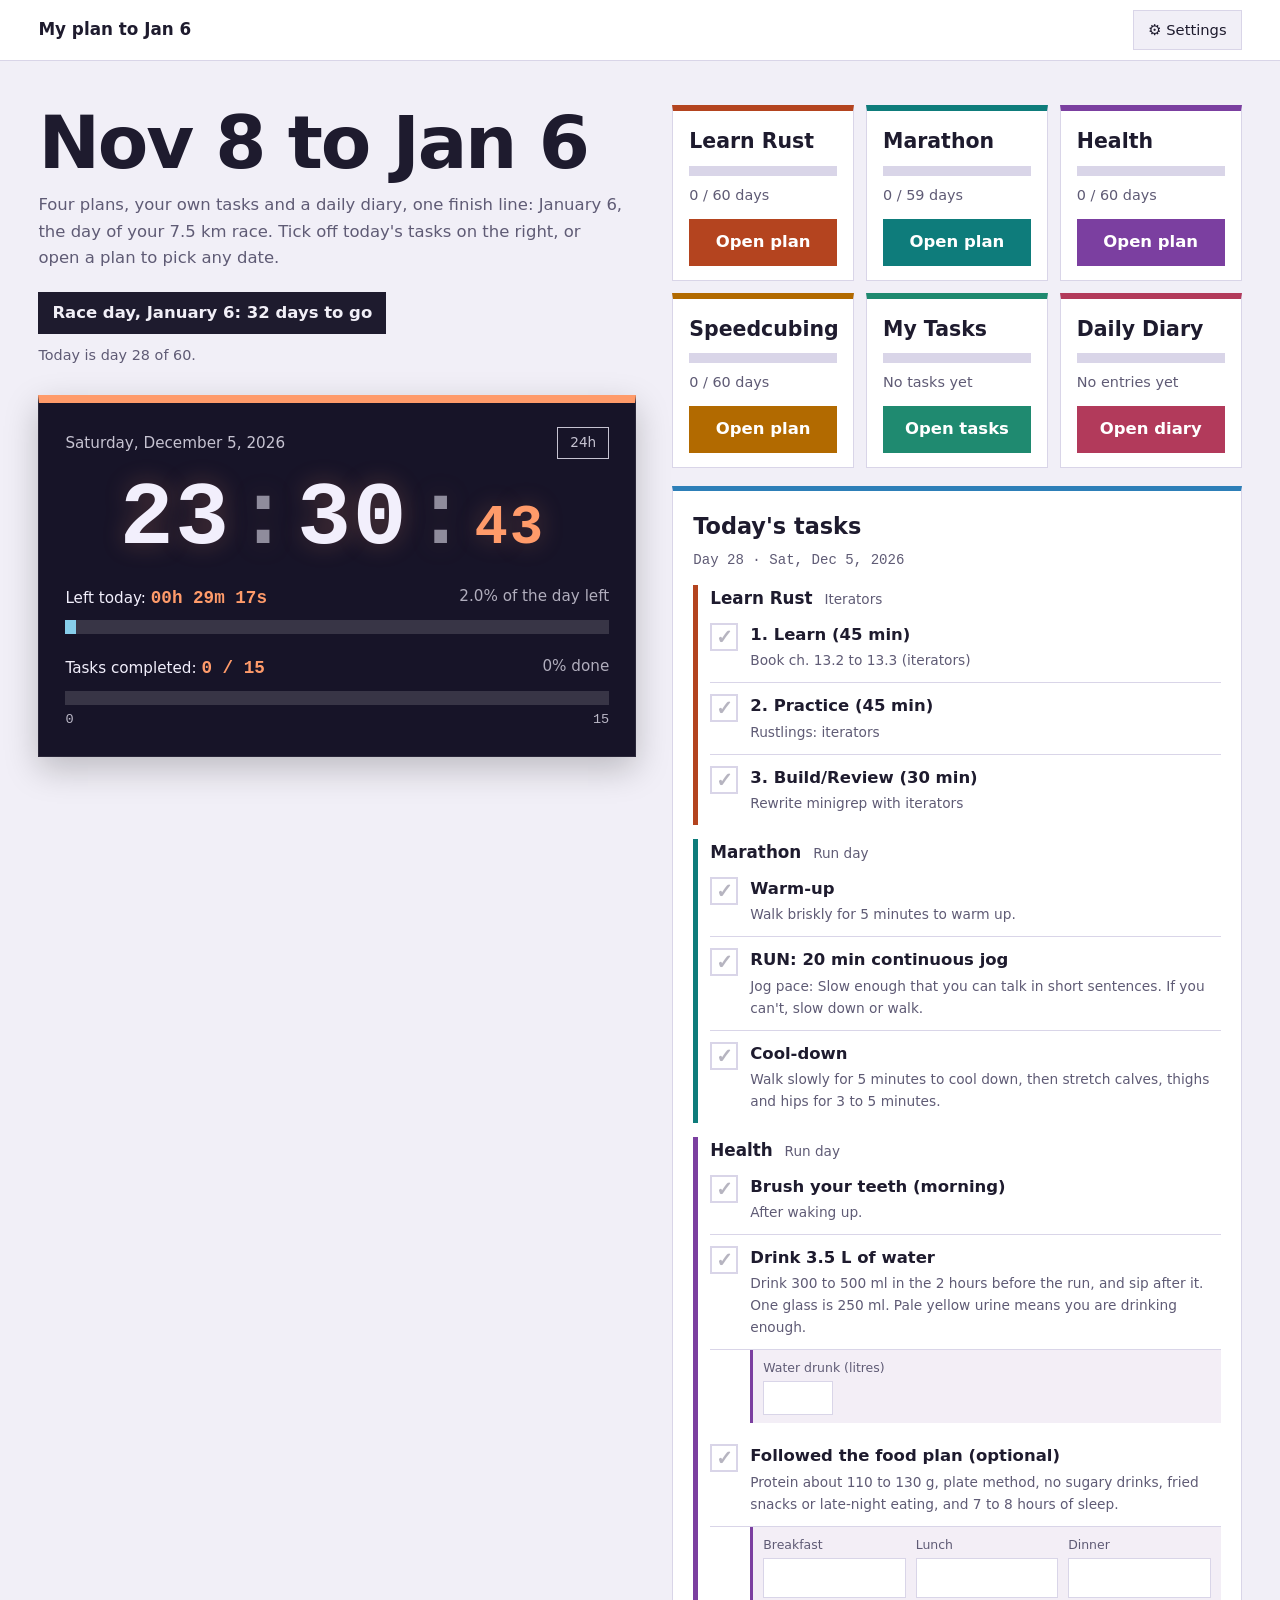
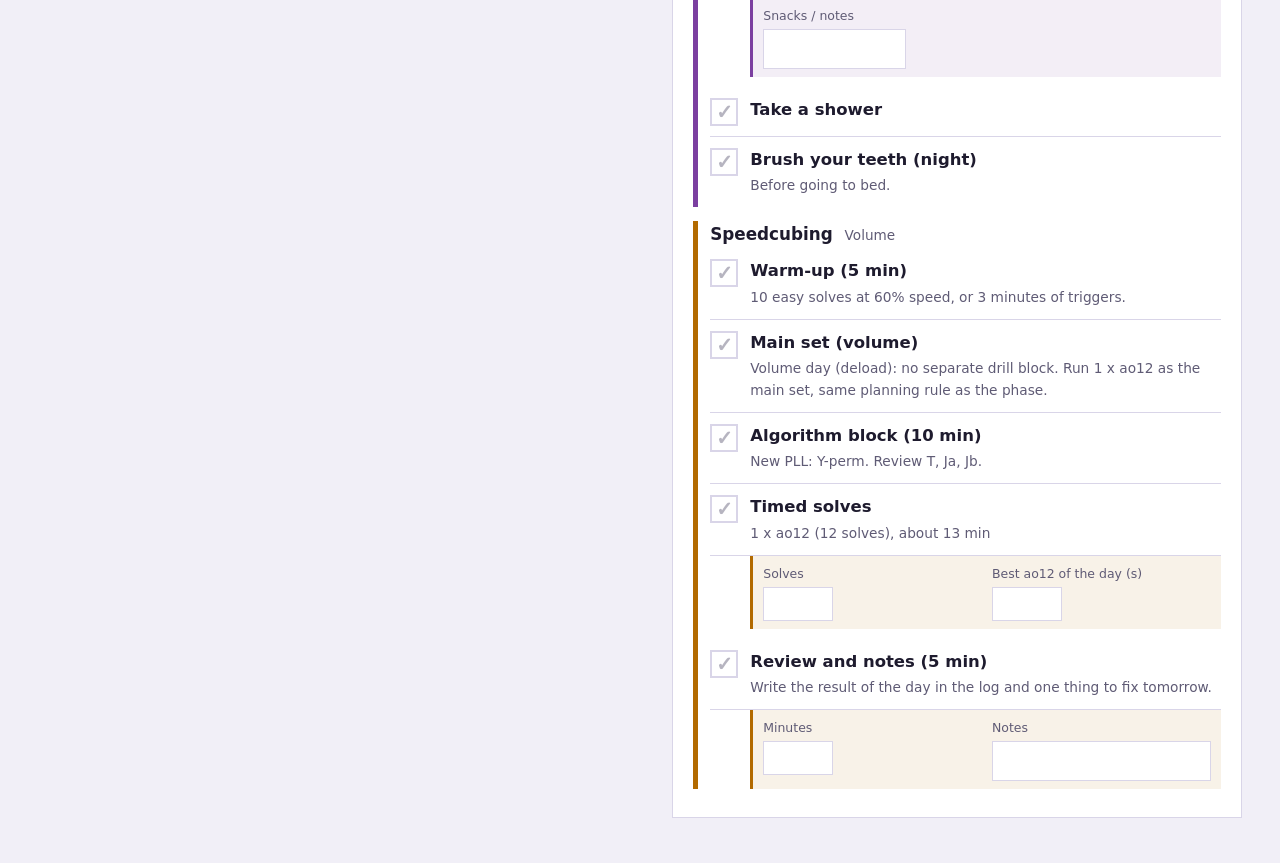
==== commit 17ff3c48: "making files count less" ====
--- a/index.html
+++ b/index.html
@@ -5,7 +5,7 @@
     <meta name="viewport" content="width=device-width, initial-scale=1" />
     <title>My plan to Jan 6</title>
     <link rel="stylesheet" href="styles.css" />
-    <script src="settings.js"></script>
+    <script src="common.js"></script>
   </head>
   <body class="theme-home">
     <div class="home-wrap">
@@ -162,11 +162,605 @@
       </div>
     </div>
 
-    <script src="common.js"></script>
-    <script src="rust-data.js"></script>
-    <script src="marathon-data.js"></script>
-    <script src="health-data.js"></script>
-    <script src="cubing-data.js"></script>
-    <script src="home.js"></script>
-  </body>
+  <script src="data.js"></script>
+<script>
+/**
+ * Home page: digital clock with a "time left today" bar, a "tasks completed"
+ * bar, race countdown, a progress bar for each plan, and today's tasks from
+ * all four plans, your own tasks and the diary's "do better" items in one list.
+ * Tasks that need a number or a note (weight, test results, water drunk, solves...)
+ * have a small info box right under them.
+ *
+ * The task lists are built here from the same data files the plan pages use
+ * (data.js), and ticking a task saves
+ * to the same localStorage keys, so the home page and the plan pages always
+ * agree. A day is complete when every required task is ticked.
+ */
+(() => {
+  "use strict";
+
+  const { $, TOTAL_DAYS, loadState, saveState, todayNumber, daysUntilRace, clampDay,
+          formatDate, dayDate, burstConfetti, isoDate } = App;
+
+  // ---------------------------------------------------------------------
+  // Tasks for one day, per plan: { heading, items: [{ id, label, detail, optional? }] }
+  // (returns null when the plan has nothing on that day)
+  // ---------------------------------------------------------------------
+
+  function rustTasks(day) {
+    const lesson = RUST_DAYS[day - 1];
+    if (!lesson) return null;
+    const [learnMin, practiceMin, buildMin] = lesson.minutes || [45, 45, 30];
+    const title = (name, min, optional) => `${name}${min ? ` (${min} min)` : ""}${optional ? " (optional)" : ""}`;
+    return {
+      heading: lesson.title,
+      items: [
+        { id: "learn",    label: title("1. Learn", learnMin),                           detail: lesson.learn },
+        { id: "practice", label: title("2. Practice", practiceMin, lesson.practiceOptional), detail: lesson.practice, optional: !!lesson.practiceOptional },
+        { id: "build",    label: title("3. Build/Review", buildMin),                    detail: lesson.build },
+      ],
+    };
+  }
+
+  function marathonTasks(day) {
+    const { FIRST_PLAN_DAY, SCHEDULE, WARM_UP, COOL_DOWN, JOG_PACE, STRENGTH_MOVES } = MARATHON;
+    if (day < FIRST_PLAN_DAY || day > TOTAL_DAYS) return null;
+    const entry = SCHEDULE[day - FIRST_PLAN_DAY];
+
+    if (entry.kind === "race") {
+      return { heading: "Race day", items: [{ id: "race", label: entry.text, detail: "" }] };
+    }
+    if (entry.kind === "run") {
+      return {
+        heading: "Run day",
+        items: [
+          { id: "warmup",   label: "Warm-up",              detail: WARM_UP },
+          { id: "run",      label: `RUN: ${entry.text}`,   detail: `Jog pace: ${JOG_PACE}` },
+          { id: "cooldown", label: "Cool-down",            detail: COOL_DOWN },
+        ],
+      };
+    }
+    const items = [{ id: "rest", label: entry.label || "Rest day", detail: entry.note || "" }];
+    (entry.optional || []).forEach((text, index) => {
+      items.push({ id: `optional-${index}`, label: `${text} (optional)`, detail: "", optional: true });
+    });
+    if (entry.strengthRounds) {
+      items.push({
+        id: "strength", label: "Light strength (optional)",
+        detail: `${STRENGTH_MOVES}, ${entry.strengthRounds} rounds`, optional: true,
+      });
+    }
+    return { heading: "Rest day", items };
+  }
+
+  const healthSessions = new Map(HEALTH.SESSIONS.map((session) => [session.day, session]));
+
+  function healthKind(day) {
+    if (day === 1) return "baseline";
+    if (day === TOTAL_DAYS) return "race";
+    const session = healthSessions.get(day);
+    return session ? session.kind : "run";
+  }
+
+  function healthWaterGoal(day) {
+    const kind = healthKind(day);
+    if (kind === "race") return null;
+    const higher = day >= 18; // Nov 25: water goals go up
+    if (kind === "run") return higher ? 3.5 : 3.0;
+    return higher ? 3.0 : 2.5;
+  }
+
+  function healthTasks(day) {
+    const { WARM_UP, COOL_DOWN, FOOD_TICK } = HEALTH;
+    const kind = healthKind(day);
+    const session = healthSessions.get(day);
+    const items = [...HEALTH.HABITS.morning];
+    let heading = { baseline: "Baseline day", run: "Run day", race: "Race day",
+                    test: "Test day", mobility: "Mobility day", rest: "Full rest" }[kind];
+
+    if (kind === "baseline") {
+      items.push(
+        { id: "weigh",  label: "Weigh yourself", detail: "First thing in the morning, after the toilet, before eating." },
+        { id: "tape",   label: "Measure with a tape", detail: "Waist (at the belly button), chest, upper arm and thigh. Write the numbers in the measurements table." },
+        { id: "photos", label: "Take front, side and back photos", detail: "Same clothes and lighting. Repeat on Dec 10 and Jan 7." },
+        { id: "tests",  label: "Test: plank hold and dead hang", detail: "Max time for each (dead hang only if you have a bar). Write the numbers down." },
+        { id: "guide",  label: "Read the exercise guide", detail: "So you know the movements before tomorrow." },
+      );
+    } else if (kind === "strength") {
+      heading = `Strength day: ${session.code}`;
+      items.push({ id: "warmup", label: "Warm-up", detail: WARM_UP });
+      if (session.test === "full") {
+        items.push({ id: "tests", label: "Checkpoint tests first",
+          detail: "Push-ups, squats, sit-ups, plank and dead hang, max each, 3 minutes of rest between them, strict form (chest near floor, squats to parallel). Write your results on the Health page." });
+      }
+      items.push(
+        { id: "main", label: `Session ${session.code}`, detail: session.workout },
+        { id: "cooldown", label: "Cool-down", detail: COOL_DOWN },
+      );
+    } else if (session) {
+      items.push({ id: "main", label: session.code, detail: session.workout });
+    }
+
+    const goal = healthWaterGoal(day);
+    if (goal === null) {
+      items.push({ id: "water", label: "Water: about 500 ml, 2 to 3 hours before the start, then sip",
+                   detail: "Drink steadily, don't gulp." });
+    } else {
+      let detail = "One glass is 250 ml. Pale yellow urine means you are drinking enough.";
+      if (kind === "run") detail = "Drink 300 to 500 ml in the 2 hours before the run, and sip after it. " + detail;
+      if (day === 59) detail = "Drink steadily, don't gulp. " + detail;
+      items.push({ id: "water", label: `Drink ${goal.toFixed(1)} L of water`, detail });
+    }
+    items.push({ id: "food", label: "Followed the food plan (optional)", detail: FOOD_TICK, optional: true });
+    items.push(...HEALTH.HABITS.evening);
+    return { heading, items };
+  }
+
+  const PLANS = [
+    { id: "rust",     name: "Learn Rust", storageKey: "rust-plan-v1",     totalDays: TOTAL_DAYS, barId: "rust-bar",     labelId: "rust-label",     tasksFor: rustTasks },
+    { id: "marathon", name: "Marathon",   storageKey: "marathon-plan-v1", totalDays: 59,         barId: "marathon-bar", labelId: "marathon-label", tasksFor: marathonTasks }, // Nov 9 - Jan 6
+    { id: "health",   name: "Health",     storageKey: "health-plan-v1",   totalDays: TOTAL_DAYS, barId: "health-bar",   labelId: "health-label",   tasksFor: healthTasks },
+    { id: "cubing",   name: "Speedcubing", storageKey: "cubing-plan-v1",  totalDays: TOTAL_DAYS, barId: "cubing-bar",   labelId: "cubing-label",   tasksFor: (day) => CUBING.tasksFor(day) },
+  ];
+
+  // ---------------------------------------------------------------------
+  // Your own tasks (added on the My Tasks page, saved by date)
+  // ---------------------------------------------------------------------
+
+  const MY_KEY = "tasks-plan-v1";
+  const DIARY_KEY = "diary-plan-v1";
+  const esc = (text) => String(text).replace(/&/g, "&amp;").replace(/"/g, "&quot;").replace(/</g, "&lt;");
+  const myTasksOn = (state, day) => (state.tasks || {})[isoDate(dayDate(day))] || [];
+
+  function renderMyTasksProgress() {
+    let total = 0;
+    let done = 0;
+    Object.values(loadState(MY_KEY).tasks || {}).forEach((list) => list.forEach((task) => {
+      total++;
+      if (task.done) done++;
+    }));
+    $("mytasks-bar").style.width = total ? `${(done / total) * 100}%` : "0%";
+    $("mytasks-label").textContent = total ? `${done} / ${total} tasks done` : "No tasks yet";
+  }
+
+  function toggleMyTask(box) {
+    const state = loadState(MY_KEY);
+    const task = myTasksOn(state, shownDay).find((t) => t.id === box.dataset.item);
+    if (!task) return;
+    const subs = task.subtasks || [];
+    if (box.dataset.sub) {
+      const sub = subs.find((s) => s.id === box.dataset.sub);
+      if (!sub) return;
+      sub.done = box.checked;
+      task.done = subs.every((s) => s.done);
+    } else {
+      task.done = box.checked;
+      subs.forEach((s) => { s.done = box.checked; });
+    }
+    saveState(MY_KEY, state);
+
+    const before = $("tasks-count").textContent;
+    const { done, total } = renderTasks();
+    renderMyTasksProgress();
+    if (total > 0 && done === total && before !== `${done} / ${total}`) {
+      burstConfetti(window.innerWidth / 2, window.innerHeight / 2, 160);
+    }
+  }
+
+  // ---------------------------------------------------------------------
+  // Info boxes under the tasks that need a number or a note.
+  // Each box saves exactly where the plan page keeps the same information
+  // (Health: log, tests and measurements; Speedcubing: daily log), so the
+  // home page and the plan pages always show the same values.
+  // ---------------------------------------------------------------------
+
+  const dayLog = (day, key) => ({
+    get: (s) => ((s.days[day] || {}).log || {})[key] || "",
+    set: (s, v) => { const d = s.days[day] || (s.days[day] = {}); (d.log = d.log || {})[key] = v; },
+  });
+  const testCell = (row, col) => ({
+    get: (s) => (s.tests || {})[`${row}-${col}`] || "",
+    set: (s, v) => { (s.tests = s.tests || {})[`${row}-${col}`] = v; },
+  });
+  const measureCell = (date, key) => ({
+    get: (s) => ((s.measurements || {})[date] || {})[key] || "",
+    set: (s, v) => { const m = (s.measurements = s.measurements || {}); (m[date] = m[date] || {})[key] = v; },
+  });
+  const both = (a, b) => ({ get: a.get, set: (s, v) => { a.set(s, v); b.set(s, v); } });
+  const field = (label, store, type = "text", extra = {}) => ({ label, type, ...store, ...extra });
+
+  const HEALTH_TEST_COLUMN = { 17: 1, 33: 2, 49: 3 }; // Nov 24, Dec 10, Dec 26
+  const HEALTH_TEST_NAMES = ["Push-ups, max", "Squats, max", "Sit-ups, max", "Plank hold, max", "Dead hang, max"];
+
+  /** Info boxes for each Health task of a day: { taskId: [field, ...] }. */
+  function healthInputs(day) {
+    const kind = healthKind(day);
+    const inputs = {};
+
+    if (kind === "baseline") {
+      inputs.weigh = [field("Weight (kg)", both(measureCell("Nov 8", "weight"), dayLog(day, "weight")), "number", { step: "0.1" })];
+      inputs.tape = [["waist", "Waist (cm)"], ["chest", "Chest (cm)"], ["arm", "Upper arm (cm)"], ["thigh", "Thigh (cm)"]]
+        .map(([key, label]) => field(label, measureCell("Nov 8", key), "number", { step: "0.1" }));
+      inputs.tests = [
+        field("Plank hold, max", testCell(3, 0), "text", { placeholder: "e.g. 45 s" }),
+        field("Dead hang, max", testCell(4, 0), "text", { placeholder: "e.g. 15 s" }),
+      ];
+    } else if (HEALTH_TEST_COLUMN[day]) {
+      inputs.tests = HEALTH_TEST_NAMES.map((name, row) => field(name, testCell(row, HEALTH_TEST_COLUMN[day])));
+    } else if (kind === "test") { // Jan 3 mini test
+      inputs.main = [["Push-ups, max", 0], ["Plank hold, max", 3], ["Dead hang, max", 4]]
+        .map(([name, row]) => field(name, testCell(row, 4)));
+    }
+
+    const water = [field("Water drunk (litres)", dayLog(day, "water"), "number", { step: "0.1" })];
+    if (dayDate(day).getDay() === 0 && kind !== "baseline") {
+      water.push(field("Sunday weigh-in (kg)", dayLog(day, "weight"), "number", { step: "0.1" }));
+    }
+    inputs.water = water;
+    inputs.food = [["breakfast", "Breakfast"], ["lunch", "Lunch"], ["dinner", "Dinner"], ["snacks", "Snacks / notes"]]
+      .map(([key, label]) => field(label, dayLog(day, key)));
+    return inputs;
+  }
+
+  /** Info boxes for each Speedcubing task of a day. */
+  function cubingInputs(day) {
+    const entry = CUBING.SCHEDULE[day - 1];
+    if (!entry || entry.kind === "race") return {};
+
+    const num = (label, key) => field(label, dayLog(day, key), "number", { step: "0.01" });
+    const resultLabel = entry.kind === "baseline" ? "Baseline ao12 (s)"
+      : entry.kind === "checkpoint" ? "Result: ao25 (s)" : "Result: ao12 (s)";
+    const notes = field("Notes", dayLog(day, "notes"));
+
+    if (entry.kind === "baseline") return { setup: [num(resultLabel, "result"), num("Minutes", "minutes")], audit: [notes] };
+    if (entry.kind === "light") return { main: [num("Minutes", "minutes"), notes] };
+
+    const special = entry.kind === "benchmark" || entry.kind === "checkpoint";
+    return {
+      timed: special
+        ? [num(resultLabel, "result"), num("Solves", "solves"), num("Best ao12 of the day (s)", "best")]
+        : [num("Solves", "solves"), num("Best ao12 of the day (s)", "best")],
+      review: [num("Minutes", "minutes"), notes],
+    };
+  }
+
+  const INPUTS = { health: healthInputs, cubing: cubingInputs };
+  let shownInputs = {}; // "plan:task" -> fields of the list on screen
+
+  function fieldsHtml(plan, itemId, state, fields) {
+    if (!fields || !fields.length) return "";
+    shownInputs[`${plan.id}:${itemId}`] = fields;
+    return `<div class="task-fields">${fields.map((spec, index) => `
+      <label>${spec.label}
+        <input class="cell-input" type="${spec.type}" ${spec.type === "number" ? `step="${spec.step || 1}" min="0" inputmode="decimal"` : ""}
+          placeholder="${esc(spec.placeholder || "")}" value="${esc(spec.get(state))}"
+          data-plan="${plan.id}" data-item="${itemId}" data-field="${index}">
+      </label>`).join("")}</div>`;
+  }
+
+  function saveField(input) {
+    const plan = PLANS.find((p) => p.id === input.dataset.plan);
+    const spec = (shownInputs[`${plan.id}:${input.dataset.item}`] || [])[Number(input.dataset.field)];
+    if (!spec) return;
+    const state = loadState(plan.storageKey);
+    spec.set(state, input.value);
+    saveState(plan.storageKey, state);
+  }
+
+  // ---------------------------------------------------------------------
+  // Daily Diary: progress on its card, and yesterday's "do better" items
+  // ---------------------------------------------------------------------
+
+  const hasDiaryEntry = (entry) => !!entry && !!(entry.mood || (entry.good || "").trim() || (entry.notes || "").trim() || (entry.better || []).length);
+
+  function renderDiaryProgress() {
+    const days = loadState(DIARY_KEY).days;
+    let written = 0;
+    for (let day = 1; day <= TOTAL_DAYS; day++) if (hasDiaryEntry(days[day])) written++;
+
+    const today = clampDay(todayNumber());
+    $("diary-bar").style.width = `${(written / TOTAL_DAYS) * 100}%`;
+    $("diary-label").textContent = written
+      ? `${written} / ${TOTAL_DAYS} days written${hasDiaryEntry(days[today]) ? " · today done" : ""}`
+      : "No entries yet";
+  }
+
+  function toggleDiaryItem(box) {
+    const state = loadState(DIARY_KEY);
+    const entry = state.days[shownDay - 1];
+    const item = entry && (entry.better || []).find((i) => i.id === box.dataset.item);
+    if (!item) return;
+    item.done = box.checked;
+    saveState(DIARY_KEY, state);
+
+    const before = $("tasks-count").textContent;
+    const { done, total } = renderTasks();
+    renderDiaryProgress();
+    if (total > 0 && done === total && before !== `${done} / ${total}`) {
+      burstConfetti(window.innerWidth / 2, window.innerHeight / 2, 160);
+    }
+  }
+
+  // ---------------------------------------------------------------------
+  // Saved progress
+  // ---------------------------------------------------------------------
+
+  function checkedFor(state, day) {
+    const data = state.days[day] || (state.days[day] = {});
+    return data.checked || (data.checked = {});
+  }
+
+  function isDayComplete(plan, state, day) {
+    const tasks = plan.tasksFor(day);
+    if (!tasks) return false;
+    const checked = checkedFor(state, day);
+    return tasks.items.filter((item) => !item.optional).every((item) => checked[item.id]);
+  }
+
+  function countCompletedDays(plan, state) {
+    let count = 0;
+    for (let day = 1; day <= TOTAL_DAYS; day++) {
+      if (isDayComplete(plan, state, day)) count++;
+    }
+    return count;
+  }
+
+  // ---------------------------------------------------------------------
+  // Rendering: countdown, plan progress
+  // ---------------------------------------------------------------------
+
+  function renderCountdown() {
+    const daysLeft = daysUntilRace();
+    $("race-countdown").textContent = daysLeft > 0
+      ? `Race day, January 6: ${daysLeft} days to go`
+      : "Race day is here!";
+
+    const today = todayNumber();
+    $("today-label").textContent = today < 1
+      ? "The plan starts on Nov 8."
+      : `Today is day ${Math.min(today, TOTAL_DAYS)} of ${TOTAL_DAYS}.`;
+  }
+
+  function renderPlanProgress(plan) {
+    const completed = loadState(plan.storageKey).completedCount || 0;
+    $(plan.barId).style.width = `${(completed / plan.totalDays) * 100}%`;
+    $(plan.labelId).textContent = `${completed} / ${plan.totalDays} days`;
+  }
+
+  // ---------------------------------------------------------------------
+  // Rendering: today's tasks (all plans) and the "tasks completed" bar
+  // ---------------------------------------------------------------------
+
+  let shownDay = clampDay(todayNumber());
+
+  /** Required tasks count towards the bar; optional ones are listed but never block it. */
+  function renderTasks() {
+    const day = shownDay;
+    $("tasks-date").textContent = `Day ${day} · ${formatDate(day)}`;
+
+    let total = 0;
+    let done = 0;
+    let html = "";
+
+    shownInputs = {};
+
+    PLANS.forEach((plan) => {
+      const tasks = plan.tasksFor(day);
+      if (!tasks) return;
+      const state = loadState(plan.storageKey);
+      const checked = checkedFor(state, day);
+      const inputs = INPUTS[plan.id] ? INPUTS[plan.id](day) : {};
+
+      const rows = tasks.items.map((item) => {
+        if (!item.optional) {
+          total++;
+          if (checked[item.id]) done++;
+        }
+        const id = `task-${plan.id}-${item.id}`;
+        return `
+          <div class="check-item ${checked[item.id] ? "checked" : ""}">
+            <input type="checkbox" id="${id}" data-plan="${plan.id}" data-item="${item.id}" ${checked[item.id] ? "checked" : ""}>
+            <label for="${id}">
+              <b>${item.label}</b>
+              ${item.detail ? `<small>${item.detail}</small>` : ""}
+            </label>
+          </div>${fieldsHtml(plan, item.id, state, inputs[item.id])}`;
+      }).join("");
+
+      html += `
+        <div class="task-group task-${plan.id}">
+          <h3>${plan.name} <span>${tasks.heading}</span></h3>
+          ${rows}
+        </div>`;
+    });
+
+    const myState = loadState(MY_KEY);
+    const mine = myTasksOn(myState, day);
+    if (mine.length) {
+      const rows = mine.map((task) => {
+        total++;
+        if (task.done) done++;
+        const id = `task-mytasks-${task.id}`;
+        const subs = task.subtasks || [];
+        const category = (myState.categories || []).find((cat) => cat.id === task.categoryId);
+        const note = [category ? esc(category.name) : "", subs.length ? `${subs.filter((s) => s.done).length} / ${subs.length} subtasks` : ""]
+          .filter(Boolean).join(" · ");
+        const subRows = subs.map((sub) => {
+          const subId = `${id}-${sub.id}`;
+          return `
+          <div class="check-item ${sub.done ? "checked" : ""}" style="margin-left:40px">
+            <input type="checkbox" id="${subId}" data-plan="mytasks" data-item="${task.id}" data-sub="${sub.id}" ${sub.done ? "checked" : ""}>
+            <label for="${subId}"><b>${esc(sub.text)}</b></label>
+          </div>`;
+        }).join("");
+        return `
+          <div class="check-item ${task.done ? "checked" : ""}">
+            <input type="checkbox" id="${id}" data-plan="mytasks" data-item="${task.id}" ${task.done ? "checked" : ""}>
+            <label for="${id}"><b>${esc(task.text)}</b>${note ? `<small>${note}</small>` : ""}</label>
+          </div>${subRows}`;
+      }).join("");
+      html += `<div class="task-group task-mytasks"><h3>My Tasks <span>added by you</span></h3>${rows}</div>`;
+    }
+
+    // Yesterday's diary "do better" items become today's tasks.
+    const yesterday = shownDay > 1 ? loadState(DIARY_KEY).days[shownDay - 1] : null;
+    const better = (yesterday && yesterday.better) || [];
+    if (better.length) {
+      const rows = better.map((item) => {
+        total++;
+        if (item.done) done++;
+        const id = `task-diary-${item.id}`;
+        return `
+          <div class="check-item ${item.done ? "checked" : ""}">
+            <input type="checkbox" id="${id}" data-plan="diary" data-item="${item.id}" ${item.done ? "checked" : ""}>
+            <label for="${id}"><b>${esc(item.text)}</b></label>
+          </div>`;
+      }).join("");
+      html += `<div class="task-group task-diary"><h3>Diary <span>to do better, from yesterday</span></h3>${rows}</div>`;
+    }
+
+    $("task-list").innerHTML = html || '<p class="muted-line">No tasks today.</p>';
+    $("task-list").querySelectorAll("input[type=checkbox]").forEach((box) => {
+      box.onchange = () => toggleTask(box);
+    });
+    $("task-list").querySelectorAll(".task-fields input").forEach((input) => {
+      input.oninput = () => saveField(input);
+    });
+
+    const percent = total ? (done / total) * 100 : 0;
+    $("tasks-count").textContent = `${done} / ${total}`;
+    $("tasks-percent").textContent = `${percent.toFixed(0)}% done`;
+    $("tasks-total").textContent = total;
+    $("tasks-bar-fill").style.width = `${percent}%`;
+    $("tasks-bar").setAttribute("aria-valuenow", Math.round(percent));
+    return { done, total };
+  }
+
+  function toggleTask(box) {
+    if (box.dataset.plan === "mytasks") return toggleMyTask(box);
+    if (box.dataset.plan === "diary") return toggleDiaryItem(box);
+    const plan = PLANS.find((p) => p.id === box.dataset.plan);
+    const state = loadState(plan.storageKey);
+    const day = shownDay;
+    const wasComplete = isDayComplete(plan, state, day);
+
+    checkedFor(state, day)[box.dataset.item] = box.checked;
+    state.completedCount = countCompletedDays(plan, state);
+    saveState(plan.storageKey, state);
+
+    const before = $("tasks-count").textContent;
+    const { done, total } = renderTasks();
+    renderPlanProgress(plan);
+
+    if (!wasComplete && isDayComplete(plan, state, day)) {
+      burstConfetti(window.innerWidth / 2, window.innerHeight / 3, 90);
+    }
+    if (total > 0 && done === total && before !== `${done} / ${total}`) {
+      burstConfetti(window.innerWidth / 2, window.innerHeight / 2, 160);
+    }
+  }
+
+  function renderAll() {
+    renderCountdown();
+    PLANS.forEach(renderPlanProgress);
+    renderMyTasksProgress();
+    renderDiaryProgress();
+    renderTasks();
+  }
+
+  // ---------------------------------------------------------------------
+  // Digital clock
+  // ---------------------------------------------------------------------
+
+  const CLOCK_FORMAT_KEY = "home-clock-24h";
+  const MS_PER_SECOND = 1000;
+
+  let use24Hour = loadClockFormat();
+
+  function loadClockFormat() {
+    try {
+      return localStorage.getItem(CLOCK_FORMAT_KEY) !== "false"; // 24h unless switched off
+    } catch (error) {
+      return true;
+    }
+  }
+
+  function saveClockFormat() {
+    try {
+      localStorage.setItem(CLOCK_FORMAT_KEY, String(use24Hour));
+    } catch (error) {
+      // Storage unavailable: the choice just won't persist.
+    }
+  }
+
+  const pad2 = (number) => String(number).padStart(2, "0");
+
+  /** Splits a number of milliseconds into "07h 23m 11s". */
+  function formatRemaining(ms) {
+    const totalSeconds = Math.max(0, Math.floor(ms / MS_PER_SECOND));
+    const hours = Math.floor(totalSeconds / 3600);
+    const minutes = Math.floor((totalSeconds % 3600) / 60);
+    const seconds = totalSeconds % 60;
+    return `${pad2(hours)}h ${pad2(minutes)}m ${pad2(seconds)}s`;
+  }
+
+  function renderClock() {
+    const now = new Date();
+
+    // Time digits
+    const hours24 = now.getHours();
+    const displayHours = use24Hour ? hours24 : hours24 % 12 || 12;
+    $("clock-hours").textContent = pad2(displayHours);
+    $("clock-minutes").textContent = pad2(now.getMinutes());
+    $("clock-seconds").textContent = pad2(now.getSeconds());
+    $("clock-period").textContent = use24Hour ? "" : (hours24 < 12 ? "AM" : "PM");
+    $("clock-format").textContent = use24Hour ? "24h" : "12h";
+
+    $("clock-date").textContent = now.toLocaleDateString(undefined, {
+      weekday: "long", month: "long", day: "numeric", year: "numeric",
+    });
+
+    // Time left until midnight (the day's length varies on daylight-saving days)
+    const startOfToday = new Date(now.getFullYear(), now.getMonth(), now.getDate());
+    const startOfTomorrow = new Date(now.getFullYear(), now.getMonth(), now.getDate() + 1);
+    const remainingMs = startOfTomorrow - now;
+    const percentLeft = (remainingMs / (startOfTomorrow - startOfToday)) * 100;
+
+    $("clock-remaining").textContent = formatRemaining(remainingMs);
+    $("clock-percent").textContent = `${percentLeft.toFixed(1)}% of the day left`;
+    $("day-bar-fill").style.width = `${percentLeft}%`;
+    $("day-bar").setAttribute("aria-valuenow", Math.round(percentLeft));
+  }
+
+  /** Redraws the clock, then schedules the next redraw for the next whole second. */
+  function tickClock() {
+    renderClock();
+
+    // A new day has started: show the new day's tasks.
+    const today = clampDay(todayNumber());
+    if (today !== shownDay) {
+      shownDay = today;
+      renderAll();
+    }
+    setTimeout(tickClock, MS_PER_SECOND - (Date.now() % MS_PER_SECOND));
+  }
+
+  $("clock-format").onclick = () => {
+    use24Hour = !use24Hour;
+    saveClockFormat();
+    renderClock();
+  };
+
+  // Keep the page in sync when a plan page changes progress in another tab.
+  window.addEventListener("storage", renderAll);
+
+  // ---------------------------------------------------------------------
+  // Start
+  // ---------------------------------------------------------------------
+
+  renderAll();
+  tickClock();
+})();
+</script>
+</body>
 </html>
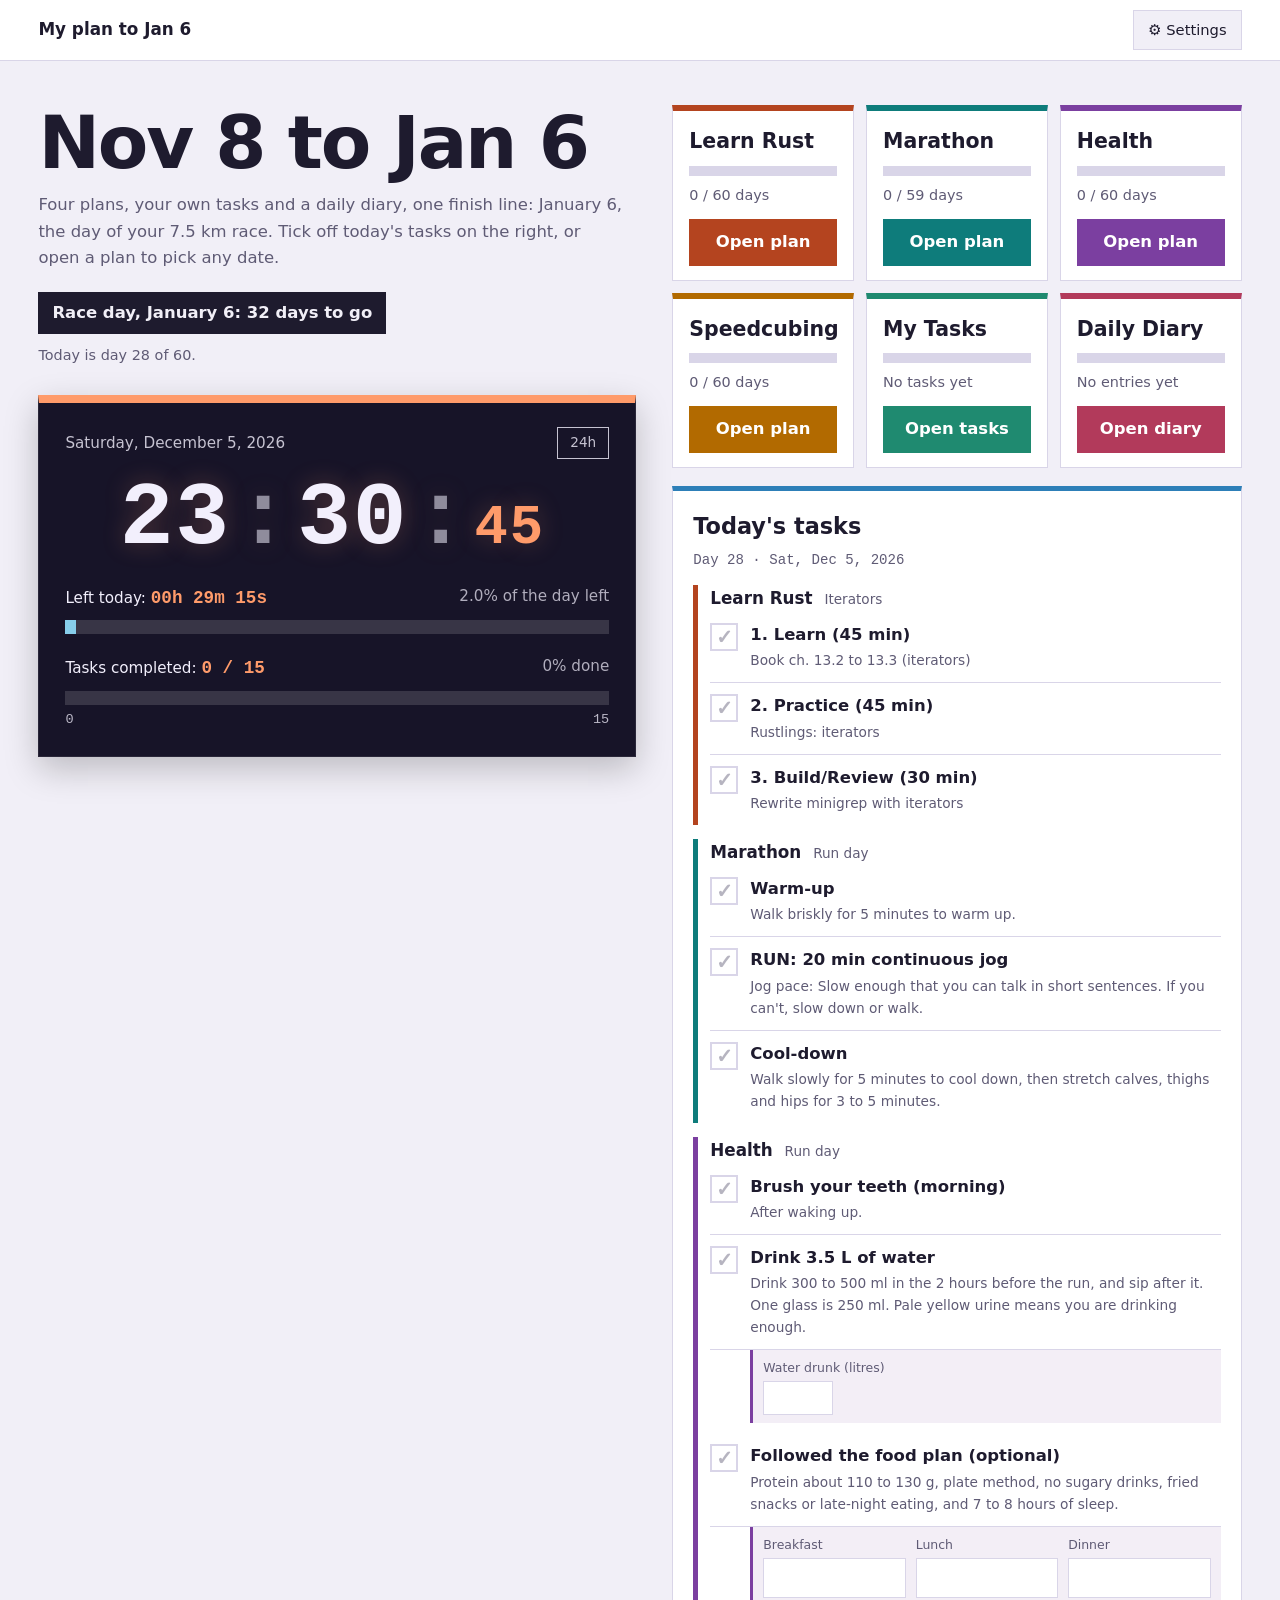
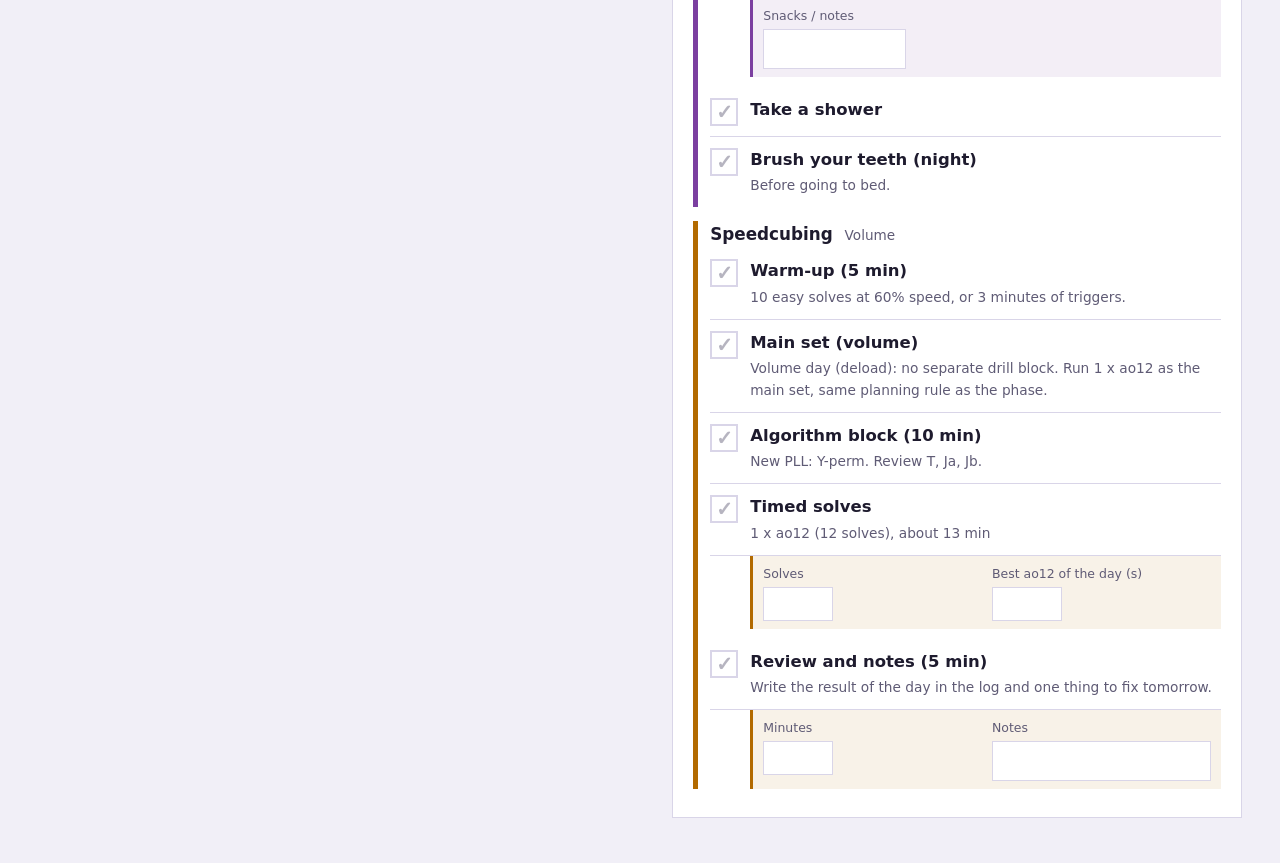
==== commit cb605143: "Optimize code readability and documentation." ====
--- a/index.html
+++ b/index.html
@@ -1,168 +1,131 @@
-<!doctype html>
+<!DOCTYPE html>
 <html lang="en">
-  <head>
-    <meta charset="utf-8" />
-    <meta name="viewport" content="width=device-width, initial-scale=1" />
-    <title>My plan to Jan 6</title>
-    <link rel="stylesheet" href="styles.css" />
-    <script src="common.js"></script>
-  </head>
-  <body class="theme-home">
-    <div class="home-wrap">
-      <div class="home-grid">
-        <!-- Left: title, countdown, clock and progress bars -->
-        <div class="home-left">
-          <h1>Nov 8 to Jan 6</h1>
-          <p class="home-lead">
-            Four plans, your own tasks and a daily diary, one finish line: January 6, the day
-            of your 7.5 km race. Tick off today's tasks on the right, or open a
-            plan to pick any date.
-          </p>
-          <div class="home-race" id="race-countdown"></div>
-          <div class="home-today" id="today-label"></div>
-
-          <section class="clock" aria-label="Clock">
-            <div class="clock-top">
-              <span id="clock-date"></span>
-              <button class="clock-toggle" id="clock-format" type="button">
-                24h
-              </button>
-            </div>
-
-            <div class="clock-time" role="timer" aria-live="off">
-              <span id="clock-hours">00</span><span class="clock-colon">:</span
-              ><span id="clock-minutes">00</span
-              ><span class="clock-colon">:</span
-              ><span class="clock-seconds" id="clock-seconds">00</span
-              ><span class="clock-period" id="clock-period"></span>
-            </div>
-
-            <div class="clock-left">
-              <span>Left today: <b id="clock-remaining">--</b></span>
-              <span id="clock-percent"></span>
-            </div>
-            <div
-              class="day-bar"
-              id="day-bar"
-              role="progressbar"
-              aria-label="Time left in the day"
-              aria-valuemin="0"
-              aria-valuemax="100"
-            >
-              <i id="day-bar-fill"></i>
-            </div>
-
-            <div class="clock-left tasks-head">
-              <span>Tasks completed: <b id="tasks-count">0 / 0</b></span>
-              <span id="tasks-percent"></span>
-            </div>
-            <div
-              class="day-bar tasks-bar"
-              id="tasks-bar"
-              role="progressbar"
-              aria-label="Tasks completed today"
-              aria-valuemin="0"
-              aria-valuemax="100"
-            >
-              <i id="tasks-bar-fill"></i>
-            </div>
-            <div class="bar-ends">
-              <span>0</span><span id="tasks-total">0</span>
-            </div>
-          </section>
+<head>
+  <meta charset="utf-8">
+  <meta name="viewport" content="width=device-width, initial-scale=1">
+  <title>My plan to Jan 6</title>
+  <link rel="stylesheet" href="styles.css">
+  <script src="common.js"></script>
+</head>
+<body class="theme-home">
+
+  <div class="home-wrap">
+    <div class="home-grid">
+
+      <!-- ===== Left column: title, race countdown, clock and progress bars ===== -->
+      <div class="home-left">
+        <h1>Nov 8 to Jan 6</h1>
+        <p class="home-lead">
+          Four plans, your own tasks and a daily diary, one finish line: January 6, the day
+          of your 7.5 km race. Tick off today's tasks on the right, or open a
+          plan to pick any date.
+        </p>
+        <div class="home-race" id="race-countdown"></div>
+        <div class="home-today" id="today-label"></div>
+
+        <!-- Digital clock, "time left today" bar and "tasks completed" bar -->
+        <section class="clock" aria-label="Clock">
+          <div class="clock-top">
+            <span id="clock-date"></span>
+            <button class="clock-toggle" id="clock-format" type="button">24h</button>
+          </div>
+
+          <div class="clock-time" role="timer" aria-live="off">
+            <span id="clock-hours">00</span><span class="clock-colon">:</span><span id="clock-minutes">00</span><span class="clock-colon">:</span><span class="clock-seconds" id="clock-seconds">00</span><span class="clock-period" id="clock-period"></span>
+          </div>
+
+          <div class="clock-left">
+            <span>Left today: <b id="clock-remaining">--</b></span>
+            <span id="clock-percent"></span>
+          </div>
+          <div class="day-bar" id="day-bar" role="progressbar" aria-label="Time left in the day"
+               aria-valuemin="0" aria-valuemax="100">
+            <i id="day-bar-fill"></i>
+          </div>
+
+          <div class="clock-left tasks-head">
+            <span>Tasks completed: <b id="tasks-count">0 / 0</b></span>
+            <span id="tasks-percent"></span>
+          </div>
+          <div class="day-bar tasks-bar" id="tasks-bar" role="progressbar" aria-label="Tasks completed today"
+               aria-valuemin="0" aria-valuemax="100">
+            <i id="tasks-bar-fill"></i>
+          </div>
+          <div class="bar-ends">
+            <span>0</span><span id="tasks-total">0</span>
+          </div>
+        </section>
+      </div>
+
+      <!-- ===== Right column: one card per plan, then all of today's tasks ===== -->
+      <aside class="home-right">
+        <div class="cards">
+
+        <div class="card card-rust">
+          <h2>Learn Rust</h2>
+          <p>2 hours a day, ending with 4 finished projects.</p>
+          <div class="progress"><i id="rust-bar"></i></div>
+          <div class="progress-label" id="rust-label">0 / 60 days</div>
+          <a class="card-button" href="rust.html" aria-label="Open the Rust plan">Open plan</a>
         </div>
 
-        <!-- Right: the three plan buttons, then all of today's tasks -->
-        <aside class="home-right">
-          <div class="cards">
-            <div class="card card-rust">
-              <h2>Learn Rust</h2>
-              <p>2 hours a day, ending with 4 finished projects.</p>
-              <div class="progress"><i id="rust-bar"></i></div>
-              <div class="progress-label" id="rust-label">0 / 60 days</div>
-              <a
-                class="card-button"
-                href="rust.html"
-                aria-label="Open the Rust plan"
-                >Open plan</a
-              >
-            </div>
-
-            <div class="card card-marathon">
-              <h2>Marathon</h2>
-              <p>Jog/walk plan from Nov 9 to your 7.5 km race.</p>
-              <div class="progress"><i id="marathon-bar"></i></div>
-              <div class="progress-label" id="marathon-label">0 / 59 days</div>
-              <a
-                class="card-button"
-                href="marathon.html"
-                aria-label="Open the marathon plan"
-                >Open plan</a
-              >
-            </div>
-
-            <div class="card card-health">
-              <h2>Health</h2>
-              <p>Strength, water and food, with a daily log.</p>
-              <div class="progress"><i id="health-bar"></i></div>
-              <div class="progress-label" id="health-label">0 / 60 days</div>
-              <a
-                class="card-button"
-                href="health.html"
-                aria-label="Open the health plan"
-                >Open plan</a
-              >
-            </div>
-
-            <div class="card card-cubing">
-              <h2>Speedcubing</h2>
-              <p>One hour a day, from a 26 s to a sub-20 average.</p>
-              <div class="progress"><i id="cubing-bar"></i></div>
-              <div class="progress-label" id="cubing-label">0 / 60 days</div>
-              <a
-                class="card-button"
-                href="cubing.html"
-                aria-label="Open the speedcubing plan"
-                >Open plan</a
-              >
-            </div>
-
-            <div class="card card-tasks">
-              <h2>My Tasks</h2>
-              <p>Add your own tasks on any date.</p>
-              <div class="progress"><i id="mytasks-bar"></i></div>
-              <div class="progress-label" id="mytasks-label">No tasks yet</div>
-              <a
-                class="card-button"
-                href="tasks.html"
-                aria-label="Open my tasks"
-                >Open tasks</a
-              >
-            </div>
-            <div class="card card-diary">
-              <h2>Daily Diary</h2>
-              <p>Write about your day and note what to do better tomorrow.</p>
-              <div class="progress"><i id="diary-bar"></i></div>
-              <div class="progress-label" id="diary-label">No entries yet</div>
-              <a
-                class="card-button"
-                href="diary.html"
-                aria-label="Open the daily diary"
-                >Open diary</a
-              >
-            </div>
-          </div>
-
-          <section class="home-tasks" aria-label="Today's tasks">
-            <h2>Today's tasks</h2>
-            <div class="panel-date" id="tasks-date"></div>
-            <div id="task-list"></div>
-          </section>
-        </aside>
-      </div>
+        <div class="card card-marathon">
+          <h2>Marathon</h2>
+          <p>Jog/walk plan from Nov 9 to your 7.5 km race.</p>
+          <div class="progress"><i id="marathon-bar"></i></div>
+          <div class="progress-label" id="marathon-label">0 / 59 days</div>
+          <a class="card-button" href="marathon.html" aria-label="Open the marathon plan">Open plan</a>
+        </div>
+
+        <div class="card card-health">
+          <h2>Health</h2>
+          <p>Strength, water and food, with a daily log.</p>
+          <div class="progress"><i id="health-bar"></i></div>
+          <div class="progress-label" id="health-label">0 / 60 days</div>
+          <a class="card-button" href="health.html" aria-label="Open the health plan">Open plan</a>
+        </div>
+
+        <div class="card card-cubing">
+          <h2>Speedcubing</h2>
+          <p>One hour a day, from a 26 s to a sub-20 average.</p>
+          <div class="progress"><i id="cubing-bar"></i></div>
+          <div class="progress-label" id="cubing-label">0 / 60 days</div>
+          <a class="card-button" href="cubing.html" aria-label="Open the speedcubing plan">Open plan</a>
+        </div>
+
+        <div class="card card-tasks">
+          <h2>My Tasks</h2>
+          <p>Add your own tasks on any date.</p>
+          <div class="progress"><i id="mytasks-bar"></i></div>
+          <div class="progress-label" id="mytasks-label">No tasks yet</div>
+          <a class="card-button" href="tasks.html" aria-label="Open my tasks">Open tasks</a>
+        </div>
+
+        <div class="card card-diary">
+          <h2>Daily Diary</h2>
+          <p>Write about your day and note what to do better tomorrow.</p>
+          <div class="progress"><i id="diary-bar"></i></div>
+          <div class="progress-label" id="diary-label">No entries yet</div>
+          <a class="card-button" href="diary.html" aria-label="Open the daily diary">Open diary</a>
+        </div>
+        </div>
+
+        <!-- Today's tasks from every plan, your own tasks and the diary -->
+        <section class="home-tasks" aria-label="Today's tasks">
+          <h2>Today's tasks</h2>
+          <div class="panel-date" id="tasks-date"></div>
+          <div id="task-list"></div>
+        </section>
+      </aside>
+
     </div>
-
-  <script src="data.js"></script>
+  </div>
+
+  <!-- =====================================================================
+       Scripts. common.js (loaded in the head) has the shared code,
+       data.js has the plan data, and the script below runs this page.
+       ===================================================================== -->
+<script src="data.js"></script>
 <script>
 /**
  * Home page: digital clock with a "time left today" bar, a "tasks completed"
@@ -179,127 +142,18 @@
 (() => {
   "use strict";
 
-  const { $, TOTAL_DAYS, loadState, saveState, todayNumber, daysUntilRace, clampDay,
+  const { $, esc, TOTAL_DAYS, loadState, saveState, todayNumber, daysUntilRace, clampDay,
           formatDate, dayDate, burstConfetti, isoDate } = App;
 
   // ---------------------------------------------------------------------
-  // Tasks for one day, per plan: { heading, items: [{ id, label, detail, optional? }] }
-  // (returns null when the plan has nothing on that day)
-  // ---------------------------------------------------------------------
-
-  function rustTasks(day) {
-    const lesson = RUST_DAYS[day - 1];
-    if (!lesson) return null;
-    const [learnMin, practiceMin, buildMin] = lesson.minutes || [45, 45, 30];
-    const title = (name, min, optional) => `${name}${min ? ` (${min} min)` : ""}${optional ? " (optional)" : ""}`;
-    return {
-      heading: lesson.title,
-      items: [
-        { id: "learn",    label: title("1. Learn", learnMin),                           detail: lesson.learn },
-        { id: "practice", label: title("2. Practice", practiceMin, lesson.practiceOptional), detail: lesson.practice, optional: !!lesson.practiceOptional },
-        { id: "build",    label: title("3. Build/Review", buildMin),                    detail: lesson.build },
-      ],
-    };
-  }
-
-  function marathonTasks(day) {
-    const { FIRST_PLAN_DAY, SCHEDULE, WARM_UP, COOL_DOWN, JOG_PACE, STRENGTH_MOVES } = MARATHON;
-    if (day < FIRST_PLAN_DAY || day > TOTAL_DAYS) return null;
-    const entry = SCHEDULE[day - FIRST_PLAN_DAY];
-
-    if (entry.kind === "race") {
-      return { heading: "Race day", items: [{ id: "race", label: entry.text, detail: "" }] };
-    }
-    if (entry.kind === "run") {
-      return {
-        heading: "Run day",
-        items: [
-          { id: "warmup",   label: "Warm-up",              detail: WARM_UP },
-          { id: "run",      label: `RUN: ${entry.text}`,   detail: `Jog pace: ${JOG_PACE}` },
-          { id: "cooldown", label: "Cool-down",            detail: COOL_DOWN },
-        ],
-      };
-    }
-    const items = [{ id: "rest", label: entry.label || "Rest day", detail: entry.note || "" }];
-    (entry.optional || []).forEach((text, index) => {
-      items.push({ id: `optional-${index}`, label: `${text} (optional)`, detail: "", optional: true });
-    });
-    if (entry.strengthRounds) {
-      items.push({
-        id: "strength", label: "Light strength (optional)",
-        detail: `${STRENGTH_MOVES}, ${entry.strengthRounds} rounds`, optional: true,
-      });
-    }
-    return { heading: "Rest day", items };
-  }
-
-  const healthSessions = new Map(HEALTH.SESSIONS.map((session) => [session.day, session]));
-
-  function healthKind(day) {
-    if (day === 1) return "baseline";
-    if (day === TOTAL_DAYS) return "race";
-    const session = healthSessions.get(day);
-    return session ? session.kind : "run";
-  }
-
-  function healthWaterGoal(day) {
-    const kind = healthKind(day);
-    if (kind === "race") return null;
-    const higher = day >= 18; // Nov 25: water goals go up
-    if (kind === "run") return higher ? 3.5 : 3.0;
-    return higher ? 3.0 : 2.5;
-  }
-
-  function healthTasks(day) {
-    const { WARM_UP, COOL_DOWN, FOOD_TICK } = HEALTH;
-    const kind = healthKind(day);
-    const session = healthSessions.get(day);
-    const items = [...HEALTH.HABITS.morning];
-    let heading = { baseline: "Baseline day", run: "Run day", race: "Race day",
-                    test: "Test day", mobility: "Mobility day", rest: "Full rest" }[kind];
-
-    if (kind === "baseline") {
-      items.push(
-        { id: "weigh",  label: "Weigh yourself", detail: "First thing in the morning, after the toilet, before eating." },
-        { id: "tape",   label: "Measure with a tape", detail: "Waist (at the belly button), chest, upper arm and thigh. Write the numbers in the measurements table." },
-        { id: "photos", label: "Take front, side and back photos", detail: "Same clothes and lighting. Repeat on Dec 10 and Jan 7." },
-        { id: "tests",  label: "Test: plank hold and dead hang", detail: "Max time for each (dead hang only if you have a bar). Write the numbers down." },
-        { id: "guide",  label: "Read the exercise guide", detail: "So you know the movements before tomorrow." },
-      );
-    } else if (kind === "strength") {
-      heading = `Strength day: ${session.code}`;
-      items.push({ id: "warmup", label: "Warm-up", detail: WARM_UP });
-      if (session.test === "full") {
-        items.push({ id: "tests", label: "Checkpoint tests first",
-          detail: "Push-ups, squats, sit-ups, plank and dead hang, max each, 3 minutes of rest between them, strict form (chest near floor, squats to parallel). Write your results on the Health page." });
-      }
-      items.push(
-        { id: "main", label: `Session ${session.code}`, detail: session.workout },
-        { id: "cooldown", label: "Cool-down", detail: COOL_DOWN },
-      );
-    } else if (session) {
-      items.push({ id: "main", label: session.code, detail: session.workout });
-    }
-
-    const goal = healthWaterGoal(day);
-    if (goal === null) {
-      items.push({ id: "water", label: "Water: about 500 ml, 2 to 3 hours before the start, then sip",
-                   detail: "Drink steadily, don't gulp." });
-    } else {
-      let detail = "One glass is 250 ml. Pale yellow urine means you are drinking enough.";
-      if (kind === "run") detail = "Drink 300 to 500 ml in the 2 hours before the run, and sip after it. " + detail;
-      if (day === 59) detail = "Drink steadily, don't gulp. " + detail;
-      items.push({ id: "water", label: `Drink ${goal.toFixed(1)} L of water`, detail });
-    }
-    items.push({ id: "food", label: "Followed the food plan (optional)", detail: FOOD_TICK, optional: true });
-    items.push(...HEALTH.HABITS.evening);
-    return { heading, items };
-  }
+  // The plans. Each plan's tasksFor(day) comes from data.js and returns
+  // { heading, items: [{ id, label, detail, optional? }] } (null when there is nothing that day).
+  // ---------------------------------------------------------------------
 
   const PLANS = [
-    { id: "rust",     name: "Learn Rust", storageKey: "rust-plan-v1",     totalDays: TOTAL_DAYS, barId: "rust-bar",     labelId: "rust-label",     tasksFor: rustTasks },
-    { id: "marathon", name: "Marathon",   storageKey: "marathon-plan-v1", totalDays: 59,         barId: "marathon-bar", labelId: "marathon-label", tasksFor: marathonTasks }, // Nov 9 - Jan 6
-    { id: "health",   name: "Health",     storageKey: "health-plan-v1",   totalDays: TOTAL_DAYS, barId: "health-bar",   labelId: "health-label",   tasksFor: healthTasks },
+    { id: "rust",     name: "Learn Rust", storageKey: "rust-plan-v1",     totalDays: TOTAL_DAYS, barId: "rust-bar",     labelId: "rust-label",     tasksFor: rustTasksFor },
+    { id: "marathon", name: "Marathon",   storageKey: "marathon-plan-v1", totalDays: 59,         barId: "marathon-bar", labelId: "marathon-label", tasksFor: (day) => MARATHON.tasksFor(day) }, // Nov 9 - Jan 6
+    { id: "health",   name: "Health",     storageKey: "health-plan-v1",   totalDays: TOTAL_DAYS, barId: "health-bar",   labelId: "health-label",   tasksFor: (day) => HEALTH.tasksFor(day) },
     { id: "cubing",   name: "Speedcubing", storageKey: "cubing-plan-v1",  totalDays: TOTAL_DAYS, barId: "cubing-bar",   labelId: "cubing-label",   tasksFor: (day) => CUBING.tasksFor(day) },
   ];
 
@@ -309,7 +163,6 @@
 
   const MY_KEY = "tasks-plan-v1";
   const DIARY_KEY = "diary-plan-v1";
-  const esc = (text) => String(text).replace(/&/g, "&amp;").replace(/"/g, "&quot;").replace(/</g, "&lt;");
   const myTasksOn = (state, day) => (state.tasks || {})[isoDate(dayDate(day))] || [];
 
   function renderMyTasksProgress() {
@@ -374,7 +227,7 @@
 
   /** Info boxes for each Health task of a day: { taskId: [field, ...] }. */
   function healthInputs(day) {
-    const kind = healthKind(day);
+    const kind = HEALTH.kindOf(day);
     const inputs = {};
 
     if (kind === "baseline") {
@@ -533,31 +386,30 @@
 
   let shownDay = clampDay(todayNumber());
 
-  /** Required tasks count towards the bar; optional ones are listed but never block it. */
-  function renderTasks() {
-    const day = shownDay;
-    $("tasks-date").textContent = `Day ${day} · ${formatDate(day)}`;
-
+  /**
+   * One group of today's tasks as HTML, plus how many required tasks it holds and
+   * how many of those are ticked: { html, total, done }.
+   */
+  const NO_GROUP = { html: "", total: 0, done: 0 };
+
+  /** A plan's group (Rust, Marathon, Health or Speedcubing). Optional tasks never count. */
+  function planGroup(plan, day) {
+    const tasks = plan.tasksFor(day);
+    if (!tasks) return NO_GROUP;
+
+    const state = loadState(plan.storageKey);
+    const checked = checkedFor(state, day);
+    const inputs = INPUTS[plan.id] ? INPUTS[plan.id](day) : {};
     let total = 0;
     let done = 0;
-    let html = "";
-
-    shownInputs = {};
-
-    PLANS.forEach((plan) => {
-      const tasks = plan.tasksFor(day);
-      if (!tasks) return;
-      const state = loadState(plan.storageKey);
-      const checked = checkedFor(state, day);
-      const inputs = INPUTS[plan.id] ? INPUTS[plan.id](day) : {};
-
-      const rows = tasks.items.map((item) => {
-        if (!item.optional) {
-          total++;
-          if (checked[item.id]) done++;
-        }
-        const id = `task-${plan.id}-${item.id}`;
-        return `
+
+    const rows = tasks.items.map((item) => {
+      if (!item.optional) {
+        total++;
+        if (checked[item.id]) done++;
+      }
+      const id = `task-${plan.id}-${item.id}`;
+      return `
           <div class="check-item ${checked[item.id] ? "checked" : ""}">
             <input type="checkbox" id="${id}" data-plan="${plan.id}" data-item="${item.id}" ${checked[item.id] ? "checked" : ""}>
             <label for="${id}">
@@ -565,59 +417,82 @@
               ${item.detail ? `<small>${item.detail}</small>` : ""}
             </label>
           </div>${fieldsHtml(plan, item.id, state, inputs[item.id])}`;
-      }).join("");
-
-      html += `
+    }).join("");
+
+    const html = `
         <div class="task-group task-${plan.id}">
           <h3>${plan.name} <span>${tasks.heading}</span></h3>
           ${rows}
         </div>`;
-    });
-
+    return { html, total, done };
+  }
+
+  /** The tasks you added yourself on the My Tasks page, with their subtasks. */
+  function myTasksGroup(day) {
     const myState = loadState(MY_KEY);
     const mine = myTasksOn(myState, day);
-    if (mine.length) {
-      const rows = mine.map((task) => {
-        total++;
-        if (task.done) done++;
-        const id = `task-mytasks-${task.id}`;
-        const subs = task.subtasks || [];
-        const category = (myState.categories || []).find((cat) => cat.id === task.categoryId);
-        const note = [category ? esc(category.name) : "", subs.length ? `${subs.filter((s) => s.done).length} / ${subs.length} subtasks` : ""]
-          .filter(Boolean).join(" · ");
-        const subRows = subs.map((sub) => {
-          const subId = `${id}-${sub.id}`;
-          return `
+    if (!mine.length) return NO_GROUP;
+
+    let done = 0;
+    const rows = mine.map((task) => {
+      if (task.done) done++;
+      const id = `task-mytasks-${task.id}`;
+      const subs = task.subtasks || [];
+      const category = (myState.categories || []).find((cat) => cat.id === task.categoryId);
+      const note = [category ? esc(category.name) : "", subs.length ? `${subs.filter((s) => s.done).length} / ${subs.length} subtasks` : ""]
+        .filter(Boolean).join(" · ");
+
+      const subRows = subs.map((sub) => {
+        const subId = `${id}-${sub.id}`;
+        return `
           <div class="check-item ${sub.done ? "checked" : ""}" style="margin-left:40px">
             <input type="checkbox" id="${subId}" data-plan="mytasks" data-item="${task.id}" data-sub="${sub.id}" ${sub.done ? "checked" : ""}>
             <label for="${subId}"><b>${esc(sub.text)}</b></label>
           </div>`;
-        }).join("");
-        return `
+      }).join("");
+
+      return `
           <div class="check-item ${task.done ? "checked" : ""}">
             <input type="checkbox" id="${id}" data-plan="mytasks" data-item="${task.id}" ${task.done ? "checked" : ""}>
             <label for="${id}"><b>${esc(task.text)}</b>${note ? `<small>${note}</small>` : ""}</label>
           </div>${subRows}`;
-      }).join("");
-      html += `<div class="task-group task-mytasks"><h3>My Tasks <span>added by you</span></h3>${rows}</div>`;
-    }
-
-    // Yesterday's diary "do better" items become today's tasks.
-    const yesterday = shownDay > 1 ? loadState(DIARY_KEY).days[shownDay - 1] : null;
+    }).join("");
+
+    const html = `<div class="task-group task-mytasks"><h3>My Tasks <span>added by you</span></h3>${rows}</div>`;
+    return { html, total: mine.length, done };
+  }
+
+  /** Yesterday's diary "do better" items become today's tasks. */
+  function diaryGroup(day) {
+    const yesterday = day > 1 ? loadState(DIARY_KEY).days[day - 1] : null;
     const better = (yesterday && yesterday.better) || [];
-    if (better.length) {
-      const rows = better.map((item) => {
-        total++;
-        if (item.done) done++;
-        const id = `task-diary-${item.id}`;
-        return `
+    if (!better.length) return NO_GROUP;
+
+    let done = 0;
+    const rows = better.map((item) => {
+      if (item.done) done++;
+      const id = `task-diary-${item.id}`;
+      return `
           <div class="check-item ${item.done ? "checked" : ""}">
             <input type="checkbox" id="${id}" data-plan="diary" data-item="${item.id}" ${item.done ? "checked" : ""}>
             <label for="${id}"><b>${esc(item.text)}</b></label>
           </div>`;
-      }).join("");
-      html += `<div class="task-group task-diary"><h3>Diary <span>to do better, from yesterday</span></h3>${rows}</div>`;
-    }
+    }).join("");
+
+    const html = `<div class="task-group task-diary"><h3>Diary <span>to do better, from yesterday</span></h3>${rows}</div>`;
+    return { html, total: better.length, done };
+  }
+
+  /** Draws today's tasks from every source and updates the "tasks completed" bar. */
+  function renderTasks() {
+    const day = shownDay;
+    $("tasks-date").textContent = `Day ${day} · ${formatDate(day)}`;
+
+    shownInputs = {};
+    const groups = [...PLANS.map((plan) => planGroup(plan, day)), myTasksGroup(day), diaryGroup(day)];
+    const total = groups.reduce((sum, group) => sum + group.total, 0);
+    const done = groups.reduce((sum, group) => sum + group.done, 0);
+    const html = groups.map((group) => group.html).join("");
 
     $("task-list").innerHTML = html || '<p class="muted-line">No tasks today.</p>';
     $("task-list").querySelectorAll("input[type=checkbox]").forEach((box) => {
@@ -762,5 +637,6 @@
   tickClock();
 })();
 </script>
+
 </body>
 </html>
--- a/styles.css
+++ b/styles.css
@@ -1,15 +1,20 @@
 /* ==========================================================================
    Shared styles for all pages.
-   Sections:
-     1. Themes (colour variables per page, light + dark)
-     2. Base and layout
-     3. Header and stats
-     4. Calendar and day navigation
-     5. Day panel and checklists
-     6. Tables, lists, badges, notices
-     7. Effects (confetti canvas, toast)
-     8. Home page (including the digital clock)
-     9. Small screens
+
+   Contents:
+      1. Themes (colour variables per page, light + dark)
+      2. Base and layout
+      3. Header and stats
+      4. Calendar and day navigation
+      5. Day panel and checklists
+      6. Tables, lists, badges, notices
+      7. Effects (confetti canvas, toast)
+      8. Home page (cards, today's tasks)
+      9. Daily Diary page
+     10. Digital clock (home page)
+     11. Small screens
+     12. Top bar and settings panel
+     13. My Tasks page
    ========================================================================== */
 
 
@@ -60,6 +65,10 @@
   --acc: #B23A5B;  --acc2: #2D7FB8;  --ok: #2E7D5B;  --on-ok: #FFFFFF;  --bad: #B3261E;
   --font: "Charter", "Iowan Old Style", "Palatino Linotype", Georgia, serif;
 }
+
+/* Dark colours, used when the device is in dark mode and the user hasn't forced Light.
+   The same values are repeated below for when the user forces Dark in Settings.
+   (CSS can't share one block between a media query and an attribute selector.) */
 
 @media (prefers-color-scheme: dark) {
   html:not([data-theme="light"]) .theme-health {
@@ -93,38 +102,40 @@
   }
 }
 
-  html[data-theme="dark"] .theme-health {
-    --bg: #15131F;  --surface: #1F1C2E;  --ink: #ECE9F7;  --muted: #A29EBB;  --line: #34304A;
-    --acc: #C79BE0;  --acc2: #6FB3E0;  --ok: #5CC08F;  --on-ok: #0B1F16;  --bad: #F28B82;
-  }
-  html[data-theme="dark"] .theme-rust {
-    --bg: #15131F;  --surface: #1F1C2E;  --ink: #ECE9F7;  --muted: #A29EBB;  --line: #34304A;
-    --acc: #E08A63;  --acc2: #8FB0CF;  --ok: #5CC08F;  --on-ok: #0B1F16;  --bad: #F28B82;
-  }
-  html[data-theme="dark"] .theme-marathon {
-    --bg: #15131F;  --surface: #1F1C2E;  --ink: #ECE9F7;  --muted: #A29EBB;  --line: #34304A;
-    --acc: #F08A5D;  --acc2: #4FC3C1;  --ok: #5CC08F;  --on-ok: #0B1F16;  --bad: #F28B82;
-  }
-  html[data-theme="dark"] .theme-cubing {
-    --bg: #15131F;  --surface: #1F1C2E;  --ink: #ECE9F7;  --muted: #A29EBB;  --line: #34304A;
-    --acc: #E8A92E;  --acc2: #7FA6F5;  --ok: #5CC08F;  --on-ok: #0B1F16;  --bad: #F28B82;
-  }
-  html[data-theme="dark"] .theme-diary {
-    --bg: #17131A;  --surface: #211B26;  --ink: #F0E9F2;  --muted: #B0A3B5;  --line: #3A3040;
-    --acc: #E58BA5;  --acc2: #6FB3E0;  --ok: #5CC08F;  --on-ok: #0B1F16;  --bad: #F28B82;
-  }
-  html[data-theme="dark"] .theme-tasks {
-    --bg: #15131F;  --surface: #1F1C2E;  --ink: #ECE9F7;  --muted: #A29EBB;  --line: #34304A;
-    --acc: #4DC4A0;  --acc2: #6FB3E0;  --ok: #5CC08F;  --on-ok: #0B1F16;  --bad: #F28B82;
-  }
-  html[data-theme="dark"] .theme-home {
-    --bg: #15131F;  --surface: #1F1C2E;  --ink: #ECE9F7;  --muted: #A29EBB;  --line: #34304A;
-    --rust: #E08A63;  --teal: #4FC3C1;  --health: #C79BE0;  --cube: #B26A00;  --mine: #1F8A70;  --diary: #E58BA5;
-    --acc: #C79BE0;  --acc2: #6FB3E0;  --ok: #5CC08F;  --on-ok: #0B1F16;
-  }
-
-
-/* 2. BASE AND LAYOUT ------------------------------------------------------ */
+/* Dark colours when the user forces Dark in Settings. */
+
+html[data-theme="dark"] .theme-health {
+  --bg: #15131F;  --surface: #1F1C2E;  --ink: #ECE9F7;  --muted: #A29EBB;  --line: #34304A;
+  --acc: #C79BE0;  --acc2: #6FB3E0;  --ok: #5CC08F;  --on-ok: #0B1F16;  --bad: #F28B82;
+}
+html[data-theme="dark"] .theme-rust {
+  --bg: #15131F;  --surface: #1F1C2E;  --ink: #ECE9F7;  --muted: #A29EBB;  --line: #34304A;
+  --acc: #E08A63;  --acc2: #8FB0CF;  --ok: #5CC08F;  --on-ok: #0B1F16;  --bad: #F28B82;
+}
+html[data-theme="dark"] .theme-marathon {
+  --bg: #15131F;  --surface: #1F1C2E;  --ink: #ECE9F7;  --muted: #A29EBB;  --line: #34304A;
+  --acc: #F08A5D;  --acc2: #4FC3C1;  --ok: #5CC08F;  --on-ok: #0B1F16;  --bad: #F28B82;
+}
+html[data-theme="dark"] .theme-cubing {
+  --bg: #15131F;  --surface: #1F1C2E;  --ink: #ECE9F7;  --muted: #A29EBB;  --line: #34304A;
+  --acc: #E8A92E;  --acc2: #7FA6F5;  --ok: #5CC08F;  --on-ok: #0B1F16;  --bad: #F28B82;
+}
+html[data-theme="dark"] .theme-diary {
+  --bg: #17131A;  --surface: #211B26;  --ink: #F0E9F2;  --muted: #B0A3B5;  --line: #3A3040;
+  --acc: #E58BA5;  --acc2: #6FB3E0;  --ok: #5CC08F;  --on-ok: #0B1F16;  --bad: #F28B82;
+}
+html[data-theme="dark"] .theme-tasks {
+  --bg: #15131F;  --surface: #1F1C2E;  --ink: #ECE9F7;  --muted: #A29EBB;  --line: #34304A;
+  --acc: #4DC4A0;  --acc2: #6FB3E0;  --ok: #5CC08F;  --on-ok: #0B1F16;  --bad: #F28B82;
+}
+html[data-theme="dark"] .theme-home {
+  --bg: #15131F;  --surface: #1F1C2E;  --ink: #ECE9F7;  --muted: #A29EBB;  --line: #34304A;
+  --rust: #E08A63;  --teal: #4FC3C1;  --health: #C79BE0;  --cube: #B26A00;  --mine: #1F8A70;  --diary: #E58BA5;
+  --acc: #C79BE0;  --acc2: #6FB3E0;  --ok: #5CC08F;  --on-ok: #0B1F16;
+}
+
+
+/* 2. BASE AND LAYOUT -------------------------------------------------------- */
 
 * { box-sizing: border-box; }
 html { scroll-behavior: smooth; }
@@ -154,7 +165,7 @@
 footer { padding: 34px 0 60px; color: var(--muted); font-size: 0.9rem; }
 
 
-/* 3. HEADER AND STATS ----------------------------------------------------- */
+/* 3. HEADER AND STATS ------------------------------------------------------- */
 
 .site-header { padding: 26px 0 24px; border-bottom: 5px solid var(--acc); }
 .site-header p { margin: 0; max-width: 62ch; color: var(--muted); }
@@ -180,7 +191,7 @@
 .xp-bar i { display: block; width: 0; height: 100%; background: var(--acc); transition: width 0.4s; }
 
 
-/* 4. CALENDAR AND DAY NAVIGATION ------------------------------------------ */
+/* 4. CALENDAR AND DAY NAVIGATION -------------------------------------------- */
 
 .legend { margin-top: 8px; font-size: 0.85rem; color: var(--muted); }
 
@@ -221,17 +232,41 @@
 .btn-outline:hover { background: var(--acc2); color: var(--surface); }
 
 
+/* 5. DAY PANEL AND CHECKLISTS ----------------------------------------------- */
+
+/* Wide screens: the day panel sits beside the calendar. */
 @media (min-width: 1000px) {
-  main.wrap > section:first-of-type { display: grid; grid-template-columns: minmax(0, 1fr) minmax(0, 1.1fr); column-gap: 36px; align-items: start; }
+  main.wrap > section:first-of-type {
+    display: grid;
+    grid-template-columns: minmax(0, 1fr) minmax(0, 1.1fr);
+    column-gap: 36px;
+    align-items: start;
+  }
   main.wrap > section:first-of-type > #panel { grid-column: 2; grid-row: 1 / span 12; margin-top: 0; }
 }
 
-/* 5. DAY PANEL AND CHECKLISTS --------------------------------------------- */
-
-.panel { margin-top: 14px; padding: 20px; background: var(--surface); border: 1px solid var(--line); border-top: 5px solid var(--acc2); }
-.panel-date { margin-bottom: 12px; font-family: ui-monospace, Menlo, Consolas, monospace; font-size: 0.88rem; color: var(--muted); }
-
-.tag { display: inline-block; margin-left: 6px; padding: 1px 8px; font-size: 0.8rem; color: #fff; background: var(--acc2); }
+.panel {
+  margin-top: 14px;
+  padding: 20px;
+  background: var(--surface);
+  border: 1px solid var(--line);
+  border-top: 5px solid var(--acc2);
+}
+.panel-date {
+  margin-bottom: 12px;
+  font-family: ui-monospace, Menlo, Consolas, monospace;
+  font-size: 0.88rem;
+  color: var(--muted);
+}
+
+.tag {
+  display: inline-block;
+  margin-left: 6px;
+  padding: 1px 8px;
+  font-size: 0.8rem;
+  color: #fff;
+  background: var(--acc2);
+}
 .tag.ok       { background: var(--ok); color: var(--on-ok); }
 .tag.missed   { background: var(--bad); }
 .tag.upcoming { background: var(--muted); }
@@ -270,18 +305,36 @@
 .check-item small { display: block; color: var(--muted); }
 .check-item.checked b { text-decoration: line-through; opacity: 0.6; }
 
-.tip { margin-top: 12px; padding: 10px 14px; background: var(--bg); border-left: 4px solid var(--acc); font-size: 0.95rem; }
+.tip {
+  margin-top: 12px;
+  padding: 10px 14px;
+  background: var(--bg);
+  border-left: 4px solid var(--acc);
+  font-size: 0.95rem;
+}
 
 input[type="time"],
-input[type="number"] { padding: 6px 8px; border: 1px solid var(--line); background: var(--surface); color: var(--ink); font: inherit; }
+input[type="number"] {
+  padding: 6px 8px;
+  border: 1px solid var(--line);
+  background: var(--surface);
+  color: var(--ink);
+  font: inherit;
+}
 input[type="number"] { width: 70px; }
 
 
-/* 6. TABLES, LISTS, BADGES, NOTICES --------------------------------------- */
+/* 6. TABLES, LISTS, BADGES, NOTICES ----------------------------------------- */
 
 .scroll { overflow-x: auto; }
 
-table { width: 100%; border-collapse: collapse; background: var(--surface); border: 1px solid var(--line); font-size: 0.92rem; }
+table {
+  width: 100%;
+  border-collapse: collapse;
+  background: var(--surface);
+  border: 1px solid var(--line);
+  font-size: 0.92rem;
+}
 th, td { padding: 9px 11px; border-bottom: 1px solid var(--line); text-align: left; vertical-align: top; }
 th { background: var(--bg); }
 
@@ -289,7 +342,13 @@
 li { margin-bottom: 6px; }
 
 .badges { display: grid; grid-template-columns: repeat(auto-fill, minmax(140px, 1fr)); gap: 8px; }
-.badge { padding: 10px; background: var(--surface); border: 1px solid var(--line); font-size: 0.85rem; text-align: center; }
+.badge {
+  padding: 10px;
+  background: var(--surface);
+  border: 1px solid var(--line);
+  font-size: 0.85rem;
+  text-align: center;
+}
 .badge i { display: block; font-style: normal; font-size: 1.5rem; }
 .badge.locked { opacity: 0.4; filter: grayscale(1); }
 .badge.earned { border-color: var(--acc); }
@@ -302,7 +361,15 @@
 .log-grid { display: grid; grid-template-columns: repeat(auto-fit, minmax(190px, 1fr)); gap: 10px; }
 .field { display: flex; flex-direction: column; gap: 4px; font-size: 0.85rem; color: var(--muted); }
 .field input,
-.cell-input { width: 100%; padding: 7px 8px; border: 1px solid var(--line); background: var(--surface); color: var(--ink); font: inherit; font-size: 0.95rem; }
+.cell-input {
+  width: 100%;
+  padding: 7px 8px;
+  border: 1px solid var(--line);
+  background: var(--surface);
+  color: var(--ink);
+  font: inherit;
+  font-size: 0.95rem;
+}
 .cell-input { min-width: 70px; margin-top: 4px; }
 table small { display: block; }
 
@@ -312,7 +379,7 @@
 .theme-cubing .race-badge { color: var(--bg); }
 
 
-/* 7. EFFECTS -------------------------------------------------------------- */
+/* 7. EFFECTS ---------------------------------------------------------------- */
 
 .confetti-canvas { position: fixed; inset: 0; z-index: 50; width: 100%; height: 100%; pointer-events: none; }
 
@@ -330,18 +397,37 @@
 }
 
 
-/* 8. HOME PAGE ------------------------------------------------------------ */
-
-.home-wrap { width: 100%; margin: 0; padding: clamp(20px, 3.5vw, 56px) clamp(16px, 3vw, 56px); font-size: clamp(16px, 0.35vw + 12px, 19px); }
+/* 8. HOME PAGE -------------------------------------------------------------- */
+
+.home-wrap {
+  width: 100%;
+  margin: 0;
+  padding: clamp(20px, 3.5vw, 56px) clamp(16px, 3vw, 56px);
+  font-size: clamp(16px, 0.35vw + 12px, 19px);
+}
 .home-wrap h1 { font-size: clamp(2.4rem, 8vw, 4.6rem); letter-spacing: -0.03em; line-height: 1.02; }
 .home-lead { max-width: 56ch; margin: 0 0 20px; color: var(--muted); }
 
-.home-race { display: inline-block; margin-bottom: 10px; padding: 8px 14px; background: var(--ink); color: var(--bg); font-weight: 700; }
+.home-race {
+  display: inline-block;
+  margin-bottom: 10px;
+  padding: 8px 14px;
+  background: var(--ink);
+  color: var(--bg);
+  font-weight: 700;
+}
 .home-today { margin-bottom: 28px; color: var(--muted); font-size: 0.9rem; }
 
 .cards { display: grid; grid-template-columns: repeat(auto-fit, minmax(250px, 1fr)); gap: 18px; }
 
-.card { display: flex; flex-direction: column; gap: 12px; padding: 26px; background: var(--surface); border: 1px solid var(--line); }
+.card {
+  display: flex;
+  flex-direction: column;
+  gap: 12px;
+  padding: 26px;
+  background: var(--surface);
+  border: 1px solid var(--line);
+}
 .card h2 { margin: 0; font-size: 1.7rem; }
 .card p { margin: 0; color: var(--muted); }
 .card-rust    { border-top: 8px solid var(--rust); --card-color: var(--rust); }
@@ -355,7 +441,16 @@
 .progress i { display: block; width: 0; height: 100%; background: var(--card-color); }
 .progress-label { font-size: 0.9rem; color: var(--muted); }
 
-.card-button { display: inline-block; margin-top: auto; padding: 13px 18px; background: var(--card-color); color: #fff; font-weight: 700; text-align: center; text-decoration: none; }
+.card-button {
+  display: inline-block;
+  margin-top: auto;
+  padding: 13px 18px;
+  background: var(--card-color);
+  color: #fff;
+  font-weight: 700;
+  text-align: center;
+  text-decoration: none;
+}
 .card-button:focus-visible { outline: 3px solid var(--ink); outline-offset: 3px; }
 
 
@@ -379,7 +474,13 @@
   .home-right .card h2 { font-size: clamp(1.05rem, 1.6vw, 1.4rem); }
 }
 
-.home-tasks { margin-top: 18px; padding: 18px 20px; background: var(--surface); border: 1px solid var(--line); border-top: 5px solid var(--acc2); }
+.home-tasks {
+  margin-top: 18px;
+  padding: 18px 20px;
+  background: var(--surface);
+  border: 1px solid var(--line);
+  border-top: 5px solid var(--acc2);
+}
 .home-tasks h2 { margin: 0 0 4px; font-size: 1.4rem; }
 .home-tasks .panel-date { margin-bottom: 6px; }
 .home-tasks section { padding: 0; }
@@ -387,8 +488,23 @@
 .task-group { margin-top: 14px; padding-left: 12px; border-left: 5px solid var(--g, var(--acc)); }
 .task-group h3 { margin: 0; font-size: 1.05rem; }
 .task-group h3 span { margin-left: 6px; font-size: 0.85rem; font-weight: 400; color: var(--muted); }
-.task-fields { display: grid; grid-template-columns: repeat(auto-fit, minmax(130px, 1fr)); gap: 8px 10px; margin: 0 0 10px 40px; padding: 8px 10px; background: color-mix(in srgb, var(--g, var(--acc)) 9%, var(--surface)); border-left: 3px solid var(--g, var(--acc)); }
-.task-fields label { display: flex; flex-direction: column; gap: 3px; min-width: 0; font-size: 0.78rem; color: var(--muted); }
+.task-fields {
+  display: grid;
+  grid-template-columns: repeat(auto-fit, minmax(130px, 1fr));
+  gap: 8px 10px;
+  margin: 0 0 10px 40px;
+  padding: 8px 10px;
+  background: color-mix(in srgb, var(--g, var(--acc)) 9%, var(--surface));
+  border-left: 3px solid var(--g, var(--acc));
+}
+.task-fields label {
+  display: flex;
+  flex-direction: column;
+  gap: 3px;
+  min-width: 0;
+  font-size: 0.78rem;
+  color: var(--muted);
+}
 .task-fields .cell-input { margin-top: 0; min-width: 0; }
 .task-rust     { --g: var(--rust); }
 .task-marathon { --g: var(--teal); }
@@ -398,33 +514,87 @@
 .task-diary    { --g: var(--diary); }
 
 
-/* Daily Diary page: a notebook-style layout (calendar and entries beside a lined page). */
+/* 9. DAILY DIARY PAGE ------------------------------------------------------- */
+/* A notebook-style layout: calendar and entries beside a lined page. */
 
 .wrap.wide { max-width: 1200px; }
 
 .diary-grid { display: grid; grid-template-columns: 1fr; gap: 28px; align-items: start; }
 @media (min-width: 960px) {
   .diary-grid { grid-template-columns: minmax(0, 1fr) minmax(0, 1.8fr); gap: 36px; }
-  .diary-side { position: sticky; top: 16px; max-height: calc(100vh - 32px); overflow-y: auto; padding-right: 4px; }
+  .diary-side {
+    position: sticky;
+    top: 16px;
+    max-height: calc(100vh - 32px);
+    overflow-y: auto;
+    padding-right: 4px;
+  }
 }
 .side-title { margin-top: 26px; }
 
-.entry-list { display: flex; flex-direction: column; gap: 6px; margin-top: 10px; max-height: 340px; overflow-y: auto; }
-.entry { display: block; width: 100%; padding: 9px 12px; background: var(--surface); border: 1px solid var(--line); border-left: 4px solid var(--line); color: var(--ink); font: inherit; text-align: left; cursor: pointer; }
+.entry-list {
+  display: flex;
+  flex-direction: column;
+  gap: 6px;
+  margin-top: 10px;
+  max-height: 340px;
+  overflow-y: auto;
+}
+.entry {
+  display: block;
+  width: 100%;
+  padding: 9px 12px;
+  background: var(--surface);
+  border: 1px solid var(--line);
+  border-left: 4px solid var(--line);
+  color: var(--ink);
+  font: inherit;
+  text-align: left;
+  cursor: pointer;
+}
 .entry:hover { border-left-color: var(--acc); }
 .entry.selected { border-color: var(--acc); border-left-width: 6px; }
 .entry b { display: block; font-size: 0.95rem; }
-.entry small { display: block; color: var(--muted); font-size: 0.82rem; overflow: hidden; text-overflow: ellipsis; white-space: nowrap; }
-
-.diary-page { padding: 24px 28px 22px; background: var(--surface); border: 1px solid var(--line); border-left: 8px solid var(--acc); box-shadow: 0 10px 28px rgba(0, 0, 0, 0.08); }
+.entry small {
+  display: block;
+  color: var(--muted);
+  font-size: 0.82rem;
+  overflow: hidden;
+  text-overflow: ellipsis;
+  white-space: nowrap;
+}
+
+.diary-page {
+  padding: 24px 28px 22px;
+  background: var(--surface);
+  border: 1px solid var(--line);
+  border-left: 8px solid var(--acc);
+  box-shadow: 0 10px 28px rgba(0, 0, 0, 0.08);
+}
 .diary-head h2 { margin: 0; font-size: clamp(1.6rem, 3vw, 2.2rem); }
 .diary-label { display: block; margin: 20px 0 6px; font-weight: 700; }
 .diary-prompt { margin: 0 0 6px; color: var(--muted); font-style: italic; font-size: 0.92rem; }
 
 .mood { display: flex; flex-wrap: wrap; gap: 8px; }
-.mood button { width: 2.7em; height: 2.7em; border: 2px solid var(--line); border-radius: 50%; background: none; font-size: 1.5rem; line-height: 1; cursor: pointer; opacity: 0.6; transition: transform 0.15s, opacity 0.15s; }
+.mood button {
+  width: 2.7em;
+  height: 2.7em;
+  border: 2px solid var(--line);
+  border-radius: 50%;
+  background: none;
+  font-size: 1.5rem;
+  line-height: 1;
+  cursor: pointer;
+  opacity: 0.6;
+  transition: transform 0.15s, opacity 0.15s;
+}
 .mood button:hover { opacity: 1; transform: scale(1.08); }
-.mood button[aria-pressed="true"] { opacity: 1; border-color: var(--acc); background: color-mix(in srgb, var(--acc) 16%, transparent); transform: scale(1.12); }
+.mood button[aria-pressed="true"] {
+  opacity: 1;
+  border-color: var(--acc);
+  background: color-mix(in srgb, var(--acc) 16%, transparent);
+  transform: scale(1.12);
+}
 
 /* Lined paper: the ruled lines follow the text lines. */
 .paper {
@@ -447,17 +617,44 @@
 .paper:focus-visible { outline: 3px solid var(--acc); outline-offset: 3px; }
 .paper::placeholder { color: var(--muted); opacity: 0.7; }
 
-.carry { margin-top: 18px; padding: 10px 14px; background: color-mix(in srgb, var(--acc) 9%, var(--surface)); border-left: 4px solid var(--acc); }
+.carry {
+  margin-top: 18px;
+  padding: 10px 14px;
+  background: color-mix(in srgb, var(--acc) 9%, var(--surface));
+  border-left: 4px solid var(--acc);
+}
 .carry h3 { margin: 0 0 2px; font-size: 1rem; }
 
 #better .check-item label { padding-top: 2px; }
-.icon-btn { flex: none; align-self: flex-start; width: 1.9rem; height: 1.9rem; border: 1px solid var(--line); background: none; color: var(--muted); font-size: 1.2rem; line-height: 1; cursor: pointer; }
+.icon-btn {
+  flex: none;
+  align-self: flex-start;
+  width: 1.9rem;
+  height: 1.9rem;
+  border: 1px solid var(--line);
+  background: none;
+  color: var(--muted);
+  font-size: 1.2rem;
+  line-height: 1;
+  cursor: pointer;
+}
 .icon-btn:hover { border-color: var(--bad); color: var(--bad); }
 
-.diary-foot { display: flex; flex-wrap: wrap; align-items: center; gap: 10px 18px; margin-top: 20px; padding-top: 12px; border-top: 1px solid var(--line); color: var(--muted); font-size: 0.88rem; }
+.diary-foot {
+  display: flex;
+  flex-wrap: wrap;
+  align-items: center;
+  gap: 10px 18px;
+  margin-top: 20px;
+  padding-top: 12px;
+  border-top: 1px solid var(--line);
+  color: var(--muted);
+  font-size: 0.88rem;
+}
 .diary-foot .btn-outline { margin-left: auto; padding: 6px 12px; font-size: 0.85rem; }
 
-/* Digital clock (home page). Always dark, in both light and dark mode. */
+/* 10. DIGITAL CLOCK (HOME PAGE) --------------------------------------------- */
+/* Always dark, in both light and dark mode. */
 
 .clock {
   --clock-bg: #171428;
@@ -474,7 +671,15 @@
   box-shadow: 0 12px 32px rgba(0, 0, 0, 0.22);
 }
 
-.clock-top { display: flex; flex-wrap: wrap; align-items: center; justify-content: space-between; gap: 12px; font-size: 0.95rem; opacity: 0.8; }
+.clock-top {
+  display: flex;
+  flex-wrap: wrap;
+  align-items: center;
+  justify-content: space-between;
+  gap: 12px;
+  font-size: 0.95rem;
+  opacity: 0.8;
+}
 
 .clock-toggle {
   padding: 4px 12px;
@@ -509,12 +714,30 @@
 
 .tasks-head { margin-top: 20px; }
 .day-bar.tasks-bar i { width: 0; background: #7BD9A3; }
-.bar-ends { display: flex; justify-content: space-between; margin-top: 4px; font-family: ui-monospace, SFMono-Regular, Menlo, Consolas, monospace; font-size: 0.85rem; opacity: 0.75; }
+.bar-ends {
+  display: flex;
+  justify-content: space-between;
+  margin-top: 4px;
+  font-family: ui-monospace, SFMono-Regular, Menlo, Consolas, monospace;
+  font-size: 0.85rem;
+  opacity: 0.75;
+}
 
 @keyframes clock-blink { 50% { opacity: 0.12; } }
 
-.clock-left { display: flex; flex-wrap: wrap; justify-content: space-between; gap: 6px; margin-bottom: 8px; font-size: 0.95rem; }
-.clock-left b { font-family: ui-monospace, SFMono-Regular, Menlo, Consolas, monospace; font-size: 1.1rem; color: var(--clock-accent); }
+.clock-left {
+  display: flex;
+  flex-wrap: wrap;
+  justify-content: space-between;
+  gap: 6px;
+  margin-bottom: 8px;
+  font-size: 0.95rem;
+}
+.clock-left b {
+  font-family: ui-monospace, SFMono-Regular, Menlo, Consolas, monospace;
+  font-size: 1.1rem;
+  color: var(--clock-accent);
+}
 .clock-left span:last-child { opacity: 0.7; }
 
 .day-bar { height: 14px; background: var(--clock-track); overflow: hidden; }
@@ -532,17 +755,23 @@
 }
 
 
-/* 9. SMALL SCREENS ------------------------------------------------------- */
+/* 11. SMALL SCREENS --------------------------------------------------------- */
 
 @media (max-width: 560px) {
   .stats { grid-template-columns: repeat(2, 1fr); }
 }
 
 
-/* 10. TOP BAR AND SETTINGS ------------------------------------------------ */
-
-html[data-size="small"] body, html[data-size="small"] .home-wrap { font-size: clamp(14px, 0.3vw + 11px, 17px); }
-html[data-size="large"] body, html[data-size="large"] .home-wrap { font-size: clamp(18px, 0.4vw + 14px, 22px); }
+/* 12. TOP BAR AND SETTINGS PANEL -------------------------------------------- */
+
+html[data-size="small"] body,
+html[data-size="small"] .home-wrap {
+  font-size: clamp(14px, 0.3vw + 11px, 17px);
+}
+html[data-size="large"] body,
+html[data-size="large"] .home-wrap {
+  font-size: clamp(18px, 0.4vw + 14px, 22px);
+}
 html[data-accent] body { --acc: var(--user-acc); }
 
 .topbar {
@@ -552,28 +781,77 @@
   background: var(--surface); color: var(--ink);
   border-bottom: 1px solid var(--line);
 }
-.topbar-name { font-weight: 700; font-size: 1.05rem; color: var(--ink); text-decoration: none; overflow: hidden; text-overflow: ellipsis; white-space: nowrap; }
+.topbar-name {
+  font-weight: 700;
+  font-size: 1.05rem;
+  color: var(--ink);
+  text-decoration: none;
+  overflow: hidden;
+  text-overflow: ellipsis;
+  white-space: nowrap;
+}
 .topbar-name:hover { color: var(--acc); }
 .topbar button, .settings-box button, .settings-file {
   font: inherit; font-size: 0.92rem; padding: 7px 14px; cursor: pointer;
   background: var(--bg); color: var(--ink); border: 1px solid var(--line);
 }
 .topbar button:hover, .settings-box button:hover, .settings-file:hover { border-color: var(--acc); }
-.topbar button:focus-visible, .settings-box :focus-visible { outline: 3px solid var(--acc2); outline-offset: 2px; }
-
-.settings-overlay { position: fixed; inset: 0; z-index: 100; display: flex; align-items: flex-start; justify-content: center; padding: 5vh 16px; overflow-y: auto; background: rgba(0, 0, 0, 0.55); }
-.settings-box { width: 100%; max-width: 540px; padding: 22px; background: var(--surface); color: var(--ink); border: 1px solid var(--line); font-family: var(--font); }
+.topbar button:focus-visible,
+.settings-box :focus-visible {
+  outline: 3px solid var(--acc2);
+  outline-offset: 2px;
+}
+
+.settings-overlay {
+  position: fixed;
+  inset: 0;
+  z-index: 100;
+  display: flex;
+  align-items: flex-start;
+  justify-content: center;
+  padding: 5vh 16px;
+  overflow-y: auto;
+  background: rgba(0, 0, 0, 0.55);
+}
+.settings-box {
+  width: 100%;
+  max-width: 540px;
+  padding: 22px;
+  background: var(--surface);
+  color: var(--ink);
+  border: 1px solid var(--line);
+  font-family: var(--font);
+}
 .settings-head { display: flex; align-items: center; justify-content: space-between; margin-bottom: 8px; }
 .settings-box h2 { margin: 0; font-size: 1.4rem; }
 .settings-box h3 { margin: 22px 0 8px; font-size: 1rem; color: var(--acc); }
 .settings-row { margin: 12px 0; }
-.settings-row > label, .settings-row > span { display: block; margin-bottom: 5px; font-size: 0.85rem; color: var(--muted); }
-.settings-box input[type=text] { width: 100%; padding: 8px 10px; font: inherit; background: var(--bg); color: var(--ink); border: 1px solid var(--line); }
+.settings-row > label,
+.settings-row > span {
+  display: block;
+  margin-bottom: 5px;
+  font-size: 0.85rem;
+  color: var(--muted);
+}
+.settings-box input[type=text] {
+  width: 100%;
+  padding: 8px 10px;
+  font: inherit;
+  background: var(--bg);
+  color: var(--ink);
+  border: 1px solid var(--line);
+}
 .seg { display: flex; flex-wrap: wrap; gap: 6px; }
 .seg button[aria-pressed="true"] { background: var(--acc); border-color: var(--acc); color: #fff; }
 .swatch { width: 32px; height: 32px; padding: 0 !important; border-radius: 50%; }
 .swatch[aria-pressed="true"] { outline: 3px solid var(--ink); outline-offset: 2px; }
-.settings-check { display: flex; align-items: center; gap: 8px; font-size: 0.95rem; color: var(--ink) !important; }
+.settings-check {
+  display: flex;
+  align-items: center;
+  gap: 8px;
+  font-size: 0.95rem;
+  color: var(--ink) !important;
+}
 .settings-note { margin: 0 0 10px; font-size: 0.85rem; color: var(--muted); }
 .settings-file { position: relative; display: inline-block; }
 .settings-file input { position: absolute; width: 1px; height: 1px; opacity: 0; }
@@ -583,7 +861,7 @@
 .danger { color: var(--bad, #B3261E) !important; }
 
 
-/* 11. MY TASKS PAGE -------------------------------------------------------- */
+/* 13. MY TASKS PAGE --------------------------------------------------------- */
 
 .calendar .has-tasks { border-color: var(--acc); border-width: 2px; }
 .month-title { display: inline-flex; align-items: center; padding: 0 6px; }
@@ -594,7 +872,15 @@
 .check-item label { min-width: 0; overflow-wrap: anywhere; }
 .check-item .cell-input { flex: 1; margin-top: 0; }
 .task-actions { display: flex; flex: none; gap: 6px; margin-left: auto; align-self: flex-start; }
-.task-actions button { padding: 4px 10px; font: inherit; font-size: 0.82rem; cursor: pointer; background: none; color: var(--ink); border: 1px solid var(--line); }
+.task-actions button {
+  padding: 4px 10px;
+  font: inherit;
+  font-size: 0.82rem;
+  cursor: pointer;
+  background: none;
+  color: var(--ink);
+  border: 1px solid var(--line);
+}
 .task-actions button:hover { border-color: var(--acc); }
 .task-actions .danger { color: var(--bad); }
 
@@ -613,7 +899,13 @@
 .check-item > .btn-outline { flex: none; align-self: flex-start; padding: 4px 10px; font-size: 0.82rem; }
 .cat-heading { margin: 16px 0 2px; font-size: 1rem; color: var(--acc); }
 .cat-heading:first-child { margin-top: 0; }
-.cat-heading span, .cat-head h3 span { margin-left: 6px; font-size: 0.85rem; font-weight: 400; color: var(--muted); }
+.cat-heading span,
+.cat-head h3 span {
+  margin-left: 6px;
+  font-size: 0.85rem;
+  font-weight: 400;
+  color: var(--muted);
+}
 .cat-box { margin-bottom: 14px; border-left: 5px solid var(--acc); }
 .cat-head { display: flex; flex-wrap: wrap; align-items: center; gap: 8px; margin-bottom: 8px; }
 .cat-head h3 { flex: 1; margin: 0; font-size: 1.15rem; }
@@ -623,7 +915,18 @@
 
 /* Task / Category switch next to the main input */
 .mode-toggle { display: inline-flex; flex: none; }
-.add-form .mode-toggle button { padding: 8px 14px; font: inherit; cursor: pointer; background: none; color: var(--ink); border: 1px solid var(--line); }
+.add-form .mode-toggle button {
+  padding: 8px 14px;
+  font: inherit;
+  cursor: pointer;
+  background: none;
+  color: var(--ink);
+  border: 1px solid var(--line);
+}
 .add-form .mode-toggle button + button { border-left: 0; }
 .add-form .mode-toggle button:hover { border-color: var(--acc); }
-.add-form .mode-toggle button[aria-pressed="true"] { background: var(--acc); border-color: var(--acc); color: #fff; }
+.add-form .mode-toggle button[aria-pressed="true"] {
+  background: var(--acc);
+  border-color: var(--acc);
+  color: #fff;
+}
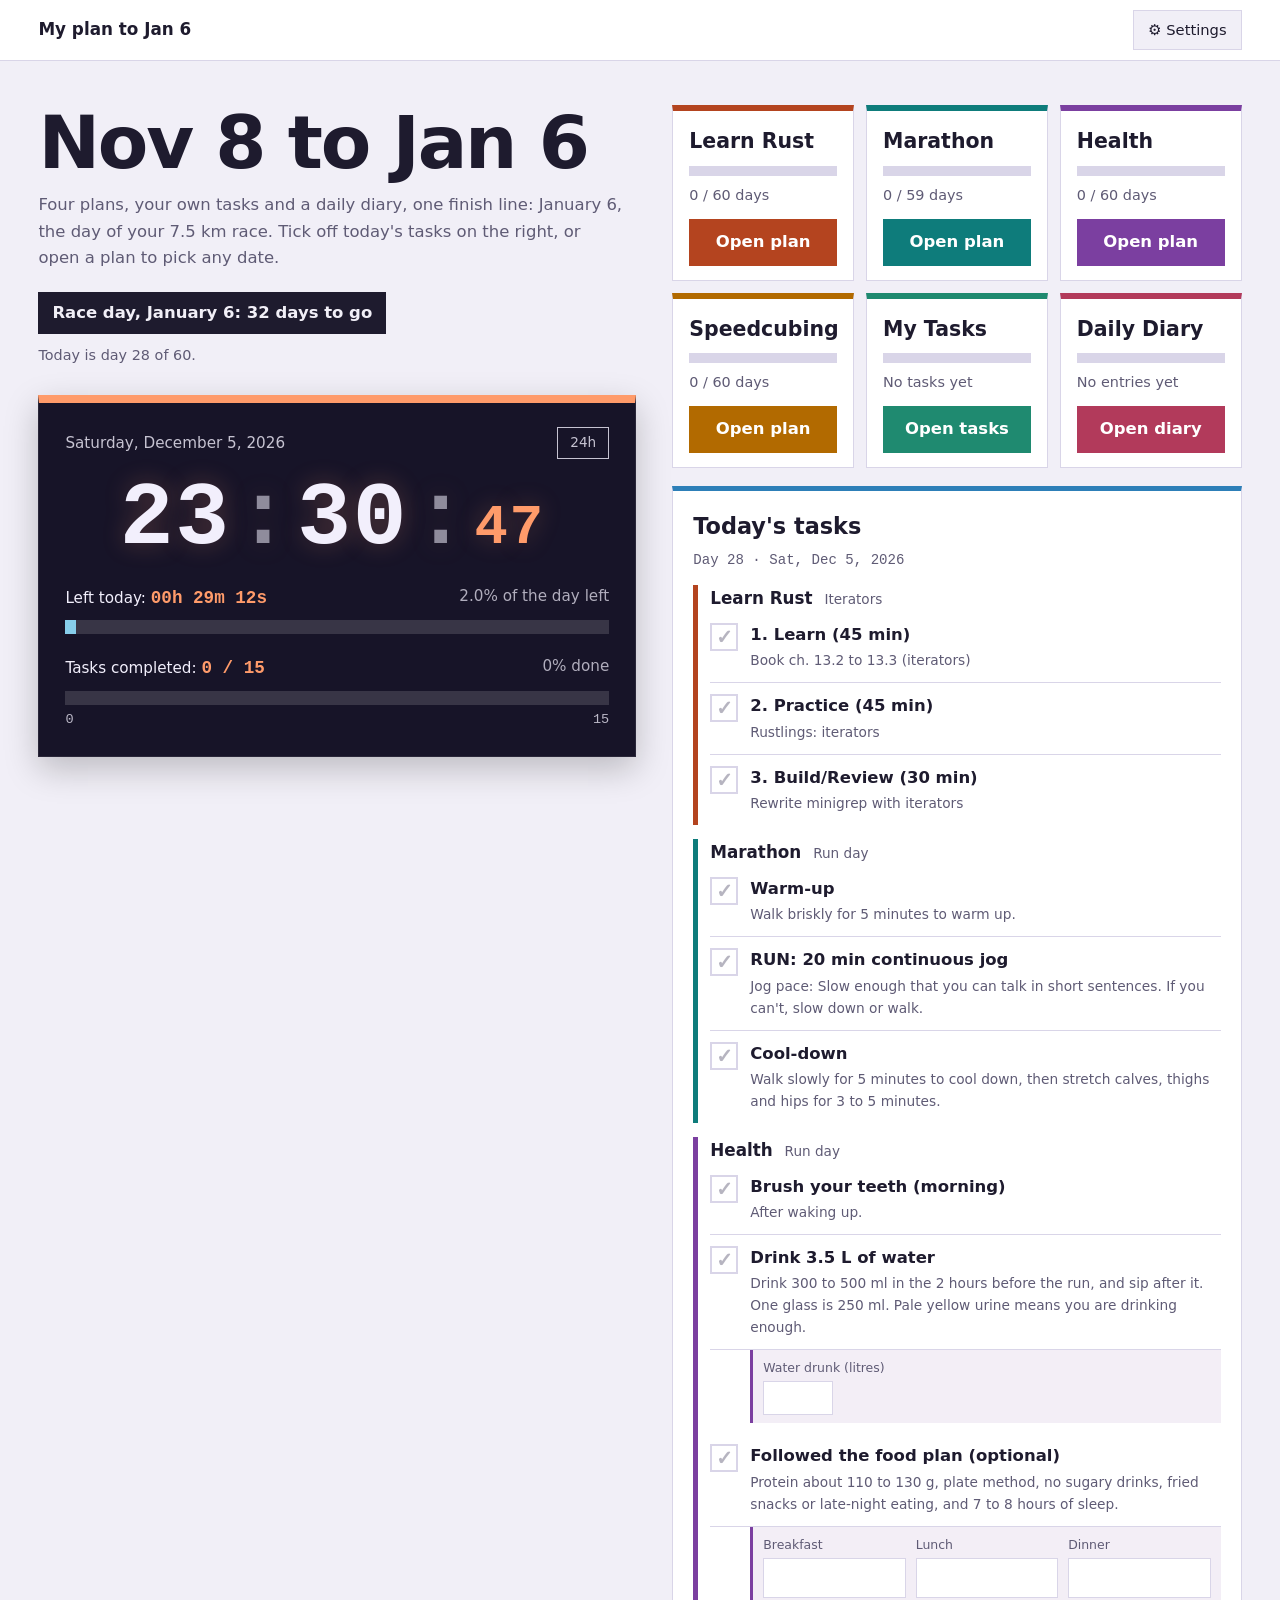
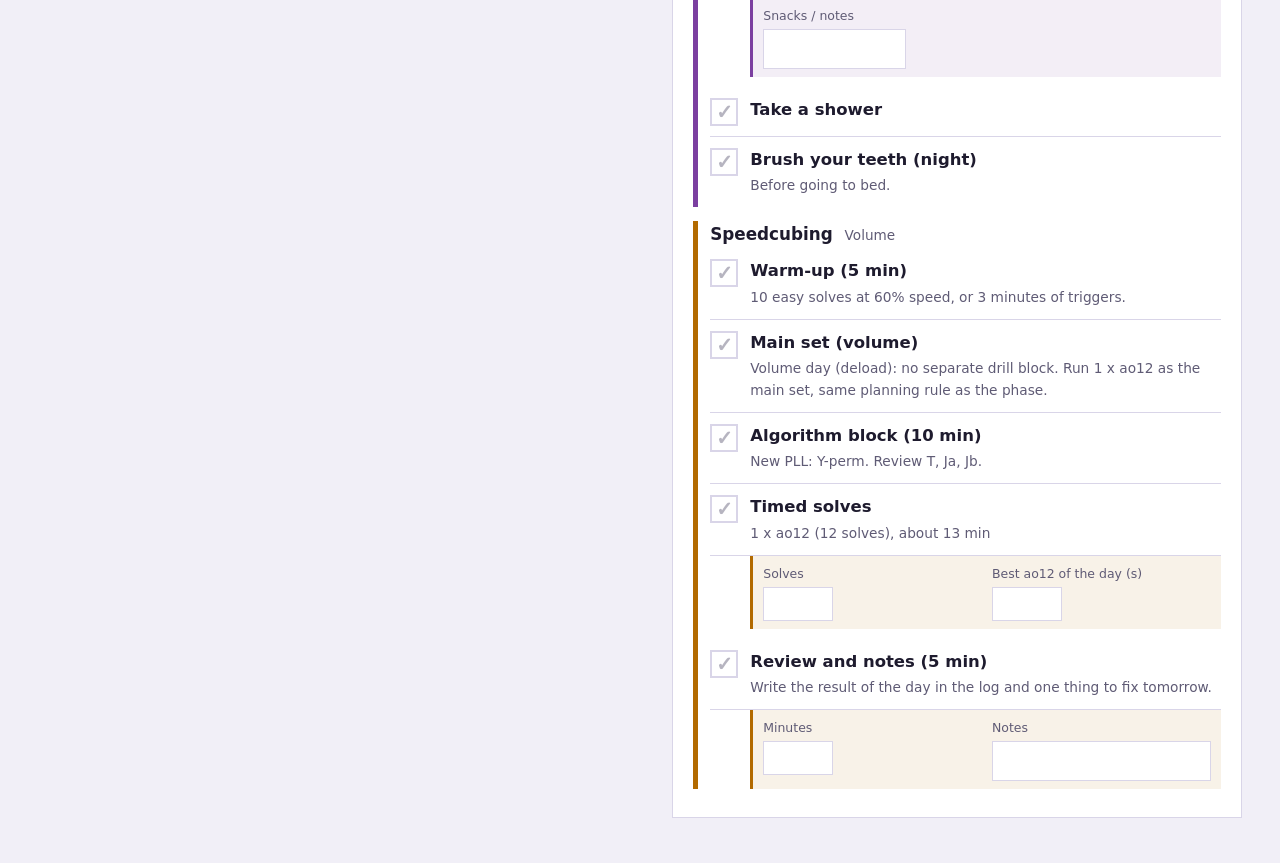
==== commit 41ec54db: "Update index.html" ====
--- a/index.html
+++ b/index.html
@@ -1,415 +1,615 @@
-<!DOCTYPE html>
+<!doctype html>
 <html lang="en">
-<head>
-  <meta charset="utf-8">
-  <meta name="viewport" content="width=device-width, initial-scale=1">
-  <title>My plan to Jan 6</title>
-  <link rel="stylesheet" href="styles.css">
-  <script src="common.js"></script>
-</head>
-<body class="theme-home">
-
-  <div class="home-wrap">
-    <div class="home-grid">
-
-      <!-- ===== Left column: title, race countdown, clock and progress bars ===== -->
-      <div class="home-left">
-        <h1>Nov 8 to Jan 6</h1>
-        <p class="home-lead">
-          Four plans, your own tasks and a daily diary, one finish line: January 6, the day
-          of your 7.5 km race. Tick off today's tasks on the right, or open a
-          plan to pick any date.
-        </p>
-        <div class="home-race" id="race-countdown"></div>
-        <div class="home-today" id="today-label"></div>
-
-        <!-- Digital clock, "time left today" bar and "tasks completed" bar -->
-        <section class="clock" aria-label="Clock">
-          <div class="clock-top">
-            <span id="clock-date"></span>
-            <button class="clock-toggle" id="clock-format" type="button">24h</button>
+  <head>
+    <meta charset="utf-8" />
+    <meta name="viewport" content="width=device-width, initial-scale=1" />
+    <title>My plan to Jan 6</title>
+    <link rel="stylesheet" href="styles.css" />
+    <script src="common.js"></script>
+  </head>
+  <body class="theme-home">
+    <div class="home-wrap">
+      <div class="home-grid">
+        <!-- ===== Left column: title, race countdown, clock and progress bars ===== -->
+        <div class="home-left">
+          <h1>Nov 8 to Jan 6</h1>
+          <p class="home-lead">
+            Four plans, your own tasks and a daily diary, one finish line:
+            January 6, the day of your 7.5 km race. Tick off today's tasks on
+            the right, or open a plan to pick any date.
+          </p>
+          <div class="home-race" id="race-countdown"></div>
+          <div class="home-today" id="today-label"></div>
+
+          <!-- Digital clock, "time left today" bar and "tasks completed" bar -->
+          <section class="clock" aria-label="Clock">
+            <div class="clock-top">
+              <span id="clock-date"></span>
+              <button class="clock-toggle" id="clock-format" type="button">
+                24h
+              </button>
+            </div>
+
+            <div class="clock-time" role="timer" aria-live="off">
+              <span id="clock-hours">00</span><span class="clock-colon">:</span
+              ><span id="clock-minutes">00</span
+              ><span class="clock-colon">:</span
+              ><span class="clock-seconds" id="clock-seconds">00</span
+              ><span class="clock-period" id="clock-period"></span>
+            </div>
+
+            <div class="clock-left">
+              <span>Left today: <b id="clock-remaining">--</b></span>
+              <span id="clock-percent"></span>
+            </div>
+            <div
+              class="day-bar"
+              id="day-bar"
+              role="progressbar"
+              aria-label="Time left in the day"
+              aria-valuemin="0"
+              aria-valuemax="100"
+            >
+              <i id="day-bar-fill"></i>
+            </div>
+
+            <div class="clock-left tasks-head">
+              <span>Tasks completed: <b id="tasks-count">0 / 0</b></span>
+              <span id="tasks-percent"></span>
+            </div>
+            <div
+              class="day-bar tasks-bar"
+              id="tasks-bar"
+              role="progressbar"
+              aria-label="Tasks completed today"
+              aria-valuemin="0"
+              aria-valuemax="100"
+            >
+              <i id="tasks-bar-fill"></i>
+            </div>
+            <div class="bar-ends">
+              <span>0</span><span id="tasks-total">0</span>
+            </div>
+          </section>
+        </div>
+
+        <!-- ===== Right column: one card per plan, then all of today's tasks ===== -->
+        <aside class="home-right">
+          <div class="cards">
+            <div class="card card-rust">
+              <h2>Learn Rust</h2>
+              <p>2 hours a day, ending with 4 finished projects.</p>
+              <div class="progress"><i id="rust-bar"></i></div>
+              <div class="progress-label" id="rust-label">0 / 60 days</div>
+              <a
+                class="card-button"
+                href="rust.html"
+                aria-label="Open the Rust plan"
+                >Open plan</a
+              >
+            </div>
+
+            <div class="card card-marathon">
+              <h2>Marathon</h2>
+              <p>Jog/walk plan from Nov 9 to your 7.5 km race.</p>
+              <div class="progress"><i id="marathon-bar"></i></div>
+              <div class="progress-label" id="marathon-label">0 / 59 days</div>
+              <a
+                class="card-button"
+                href="marathon.html"
+                aria-label="Open the marathon plan"
+                >Open plan</a
+              >
+            </div>
+
+            <div class="card card-health">
+              <h2>Health</h2>
+              <p>Strength, water and food, with a daily log.</p>
+              <div class="progress"><i id="health-bar"></i></div>
+              <div class="progress-label" id="health-label">0 / 60 days</div>
+              <a
+                class="card-button"
+                href="health.html"
+                aria-label="Open the health plan"
+                >Open plan</a
+              >
+            </div>
+
+            <div class="card card-cubing">
+              <h2>Speedcubing</h2>
+              <p>One hour a day, from a 26 s to a sub-20 average.</p>
+              <div class="progress"><i id="cubing-bar"></i></div>
+              <div class="progress-label" id="cubing-label">0 / 60 days</div>
+              <a
+                class="card-button"
+                href="cubing.html"
+                aria-label="Open the speedcubing plan"
+                >Open plan</a
+              >
+            </div>
+
+            <div class="card card-tasks">
+              <h2>My Tasks</h2>
+              <p>Add your own tasks on any date.</p>
+              <div class="progress"><i id="mytasks-bar"></i></div>
+              <div class="progress-label" id="mytasks-label">No tasks yet</div>
+              <a
+                class="card-button"
+                href="tasks.html"
+                aria-label="Open my tasks"
+                >Open tasks</a
+              >
+            </div>
+
+            <div class="card card-diary">
+              <h2>Daily Diary</h2>
+              <p>Write about your day and note what to do better tomorrow.</p>
+              <div class="progress"><i id="diary-bar"></i></div>
+              <div class="progress-label" id="diary-label">No entries yet</div>
+              <a
+                class="card-button"
+                href="diary.html"
+                aria-label="Open the daily diary"
+                >Open diary</a
+              >
+            </div>
           </div>
 
-          <div class="clock-time" role="timer" aria-live="off">
-            <span id="clock-hours">00</span><span class="clock-colon">:</span><span id="clock-minutes">00</span><span class="clock-colon">:</span><span class="clock-seconds" id="clock-seconds">00</span><span class="clock-period" id="clock-period"></span>
-          </div>
-
-          <div class="clock-left">
-            <span>Left today: <b id="clock-remaining">--</b></span>
-            <span id="clock-percent"></span>
-          </div>
-          <div class="day-bar" id="day-bar" role="progressbar" aria-label="Time left in the day"
-               aria-valuemin="0" aria-valuemax="100">
-            <i id="day-bar-fill"></i>
-          </div>
-
-          <div class="clock-left tasks-head">
-            <span>Tasks completed: <b id="tasks-count">0 / 0</b></span>
-            <span id="tasks-percent"></span>
-          </div>
-          <div class="day-bar tasks-bar" id="tasks-bar" role="progressbar" aria-label="Tasks completed today"
-               aria-valuemin="0" aria-valuemax="100">
-            <i id="tasks-bar-fill"></i>
-          </div>
-          <div class="bar-ends">
-            <span>0</span><span id="tasks-total">0</span>
-          </div>
-        </section>
+          <!-- Today's tasks from every plan, your own tasks and the diary -->
+          <section class="home-tasks" aria-label="Today's tasks">
+            <h2>Today's tasks</h2>
+            <div class="panel-date" id="tasks-date"></div>
+            <div id="task-list"></div>
+          </section>
+        </aside>
       </div>
-
-      <!-- ===== Right column: one card per plan, then all of today's tasks ===== -->
-      <aside class="home-right">
-        <div class="cards">
-
-        <div class="card card-rust">
-          <h2>Learn Rust</h2>
-          <p>2 hours a day, ending with 4 finished projects.</p>
-          <div class="progress"><i id="rust-bar"></i></div>
-          <div class="progress-label" id="rust-label">0 / 60 days</div>
-          <a class="card-button" href="rust.html" aria-label="Open the Rust plan">Open plan</a>
-        </div>
-
-        <div class="card card-marathon">
-          <h2>Marathon</h2>
-          <p>Jog/walk plan from Nov 9 to your 7.5 km race.</p>
-          <div class="progress"><i id="marathon-bar"></i></div>
-          <div class="progress-label" id="marathon-label">0 / 59 days</div>
-          <a class="card-button" href="marathon.html" aria-label="Open the marathon plan">Open plan</a>
-        </div>
-
-        <div class="card card-health">
-          <h2>Health</h2>
-          <p>Strength, water and food, with a daily log.</p>
-          <div class="progress"><i id="health-bar"></i></div>
-          <div class="progress-label" id="health-label">0 / 60 days</div>
-          <a class="card-button" href="health.html" aria-label="Open the health plan">Open plan</a>
-        </div>
-
-        <div class="card card-cubing">
-          <h2>Speedcubing</h2>
-          <p>One hour a day, from a 26 s to a sub-20 average.</p>
-          <div class="progress"><i id="cubing-bar"></i></div>
-          <div class="progress-label" id="cubing-label">0 / 60 days</div>
-          <a class="card-button" href="cubing.html" aria-label="Open the speedcubing plan">Open plan</a>
-        </div>
-
-        <div class="card card-tasks">
-          <h2>My Tasks</h2>
-          <p>Add your own tasks on any date.</p>
-          <div class="progress"><i id="mytasks-bar"></i></div>
-          <div class="progress-label" id="mytasks-label">No tasks yet</div>
-          <a class="card-button" href="tasks.html" aria-label="Open my tasks">Open tasks</a>
-        </div>
-
-        <div class="card card-diary">
-          <h2>Daily Diary</h2>
-          <p>Write about your day and note what to do better tomorrow.</p>
-          <div class="progress"><i id="diary-bar"></i></div>
-          <div class="progress-label" id="diary-label">No entries yet</div>
-          <a class="card-button" href="diary.html" aria-label="Open the daily diary">Open diary</a>
-        </div>
-        </div>
-
-        <!-- Today's tasks from every plan, your own tasks and the diary -->
-        <section class="home-tasks" aria-label="Today's tasks">
-          <h2>Today's tasks</h2>
-          <div class="panel-date" id="tasks-date"></div>
-          <div id="task-list"></div>
-        </section>
-      </aside>
-
     </div>
-  </div>
-
-  <!-- =====================================================================
+
+    <!-- =====================================================================
        Scripts. common.js (loaded in the head) has the shared code,
        data.js has the plan data, and the script below runs this page.
        ===================================================================== -->
-<script src="data.js"></script>
-<script>
-/**
- * Home page: digital clock with a "time left today" bar, a "tasks completed"
- * bar, race countdown, a progress bar for each plan, and today's tasks from
- * all four plans, your own tasks and the diary's "do better" items in one list.
- * Tasks that need a number or a note (weight, test results, water drunk, solves...)
- * have a small info box right under them.
- *
- * The task lists are built here from the same data files the plan pages use
- * (data.js), and ticking a task saves
- * to the same localStorage keys, so the home page and the plan pages always
- * agree. A day is complete when every required task is ticked.
- */
-(() => {
-  "use strict";
-
-  const { $, esc, TOTAL_DAYS, loadState, saveState, todayNumber, daysUntilRace, clampDay,
-          formatDate, dayDate, burstConfetti, isoDate } = App;
-
-  // ---------------------------------------------------------------------
-  // The plans. Each plan's tasksFor(day) comes from data.js and returns
-  // { heading, items: [{ id, label, detail, optional? }] } (null when there is nothing that day).
-  // ---------------------------------------------------------------------
-
-  const PLANS = [
-    { id: "rust",     name: "Learn Rust", storageKey: "rust-plan-v1",     totalDays: TOTAL_DAYS, barId: "rust-bar",     labelId: "rust-label",     tasksFor: rustTasksFor },
-    { id: "marathon", name: "Marathon",   storageKey: "marathon-plan-v1", totalDays: 59,         barId: "marathon-bar", labelId: "marathon-label", tasksFor: (day) => MARATHON.tasksFor(day) }, // Nov 9 - Jan 6
-    { id: "health",   name: "Health",     storageKey: "health-plan-v1",   totalDays: TOTAL_DAYS, barId: "health-bar",   labelId: "health-label",   tasksFor: (day) => HEALTH.tasksFor(day) },
-    { id: "cubing",   name: "Speedcubing", storageKey: "cubing-plan-v1",  totalDays: TOTAL_DAYS, barId: "cubing-bar",   labelId: "cubing-label",   tasksFor: (day) => CUBING.tasksFor(day) },
-  ];
-
-  // ---------------------------------------------------------------------
-  // Your own tasks (added on the My Tasks page, saved by date)
-  // ---------------------------------------------------------------------
-
-  const MY_KEY = "tasks-plan-v1";
-  const DIARY_KEY = "diary-plan-v1";
-  const myTasksOn = (state, day) => (state.tasks || {})[isoDate(dayDate(day))] || [];
-
-  function renderMyTasksProgress() {
-    let total = 0;
-    let done = 0;
-    Object.values(loadState(MY_KEY).tasks || {}).forEach((list) => list.forEach((task) => {
-      total++;
-      if (task.done) done++;
-    }));
-    $("mytasks-bar").style.width = total ? `${(done / total) * 100}%` : "0%";
-    $("mytasks-label").textContent = total ? `${done} / ${total} tasks done` : "No tasks yet";
-  }
-
-  function toggleMyTask(box) {
-    const state = loadState(MY_KEY);
-    const task = myTasksOn(state, shownDay).find((t) => t.id === box.dataset.item);
-    if (!task) return;
-    const subs = task.subtasks || [];
-    if (box.dataset.sub) {
-      const sub = subs.find((s) => s.id === box.dataset.sub);
-      if (!sub) return;
-      sub.done = box.checked;
-      task.done = subs.every((s) => s.done);
-    } else {
-      task.done = box.checked;
-      subs.forEach((s) => { s.done = box.checked; });
-    }
-    saveState(MY_KEY, state);
-
-    const before = $("tasks-count").textContent;
-    const { done, total } = renderTasks();
-    renderMyTasksProgress();
-    if (total > 0 && done === total && before !== `${done} / ${total}`) {
-      burstConfetti(window.innerWidth / 2, window.innerHeight / 2, 160);
-    }
-  }
-
-  // ---------------------------------------------------------------------
-  // Info boxes under the tasks that need a number or a note.
-  // Each box saves exactly where the plan page keeps the same information
-  // (Health: log, tests and measurements; Speedcubing: daily log), so the
-  // home page and the plan pages always show the same values.
-  // ---------------------------------------------------------------------
-
-  const dayLog = (day, key) => ({
-    get: (s) => ((s.days[day] || {}).log || {})[key] || "",
-    set: (s, v) => { const d = s.days[day] || (s.days[day] = {}); (d.log = d.log || {})[key] = v; },
-  });
-  const testCell = (row, col) => ({
-    get: (s) => (s.tests || {})[`${row}-${col}`] || "",
-    set: (s, v) => { (s.tests = s.tests || {})[`${row}-${col}`] = v; },
-  });
-  const measureCell = (date, key) => ({
-    get: (s) => ((s.measurements || {})[date] || {})[key] || "",
-    set: (s, v) => { const m = (s.measurements = s.measurements || {}); (m[date] = m[date] || {})[key] = v; },
-  });
-  const both = (a, b) => ({ get: a.get, set: (s, v) => { a.set(s, v); b.set(s, v); } });
-  const field = (label, store, type = "text", extra = {}) => ({ label, type, ...store, ...extra });
-
-  const HEALTH_TEST_COLUMN = { 17: 1, 33: 2, 49: 3 }; // Nov 24, Dec 10, Dec 26
-  const HEALTH_TEST_NAMES = ["Push-ups, max", "Squats, max", "Sit-ups, max", "Plank hold, max", "Dead hang, max"];
-
-  /** Info boxes for each Health task of a day: { taskId: [field, ...] }. */
-  function healthInputs(day) {
-    const kind = HEALTH.kindOf(day);
-    const inputs = {};
-
-    if (kind === "baseline") {
-      inputs.weigh = [field("Weight (kg)", both(measureCell("Nov 8", "weight"), dayLog(day, "weight")), "number", { step: "0.1" })];
-      inputs.tape = [["waist", "Waist (cm)"], ["chest", "Chest (cm)"], ["arm", "Upper arm (cm)"], ["thigh", "Thigh (cm)"]]
-        .map(([key, label]) => field(label, measureCell("Nov 8", key), "number", { step: "0.1" }));
-      inputs.tests = [
-        field("Plank hold, max", testCell(3, 0), "text", { placeholder: "e.g. 45 s" }),
-        field("Dead hang, max", testCell(4, 0), "text", { placeholder: "e.g. 15 s" }),
-      ];
-    } else if (HEALTH_TEST_COLUMN[day]) {
-      inputs.tests = HEALTH_TEST_NAMES.map((name, row) => field(name, testCell(row, HEALTH_TEST_COLUMN[day])));
-    } else if (kind === "test") { // Jan 3 mini test
-      inputs.main = [["Push-ups, max", 0], ["Plank hold, max", 3], ["Dead hang, max", 4]]
-        .map(([name, row]) => field(name, testCell(row, 4)));
-    }
-
-    const water = [field("Water drunk (litres)", dayLog(day, "water"), "number", { step: "0.1" })];
-    if (dayDate(day).getDay() === 0 && kind !== "baseline") {
-      water.push(field("Sunday weigh-in (kg)", dayLog(day, "weight"), "number", { step: "0.1" }));
-    }
-    inputs.water = water;
-    inputs.food = [["breakfast", "Breakfast"], ["lunch", "Lunch"], ["dinner", "Dinner"], ["snacks", "Snacks / notes"]]
-      .map(([key, label]) => field(label, dayLog(day, key)));
-    return inputs;
-  }
-
-  /** Info boxes for each Speedcubing task of a day. */
-  function cubingInputs(day) {
-    const entry = CUBING.SCHEDULE[day - 1];
-    if (!entry || entry.kind === "race") return {};
-
-    const num = (label, key) => field(label, dayLog(day, key), "number", { step: "0.01" });
-    const resultLabel = entry.kind === "baseline" ? "Baseline ao12 (s)"
-      : entry.kind === "checkpoint" ? "Result: ao25 (s)" : "Result: ao12 (s)";
-    const notes = field("Notes", dayLog(day, "notes"));
-
-    if (entry.kind === "baseline") return { setup: [num(resultLabel, "result"), num("Minutes", "minutes")], audit: [notes] };
-    if (entry.kind === "light") return { main: [num("Minutes", "minutes"), notes] };
-
-    const special = entry.kind === "benchmark" || entry.kind === "checkpoint";
-    return {
-      timed: special
-        ? [num(resultLabel, "result"), num("Solves", "solves"), num("Best ao12 of the day (s)", "best")]
-        : [num("Solves", "solves"), num("Best ao12 of the day (s)", "best")],
-      review: [num("Minutes", "minutes"), notes],
-    };
-  }
-
-  const INPUTS = { health: healthInputs, cubing: cubingInputs };
-  let shownInputs = {}; // "plan:task" -> fields of the list on screen
-
-  function fieldsHtml(plan, itemId, state, fields) {
-    if (!fields || !fields.length) return "";
-    shownInputs[`${plan.id}:${itemId}`] = fields;
-    return `<div class="task-fields">${fields.map((spec, index) => `
+    <script src="data.js"></script>
+    <script>
+      /**
+       * Home page: digital clock with a "time left today" bar, a "tasks completed"
+       * bar, race countdown, a progress bar for each plan, and today's tasks from
+       * all four plans, your own tasks and the diary's "do better" items in one list.
+       * Tasks that need a number or a note (weight, test results, water drunk, solves...)
+       * have a small info box right under them.
+       *
+       * The task lists are built here from the same data files the plan pages use
+       * (data.js), and ticking a task saves
+       * to the same localStorage keys, so the home page and the plan pages always
+       * agree. A day is complete when every required task is ticked.
+       */
+      (() => {
+        "use strict";
+
+        const {
+          $,
+          esc,
+          TOTAL_DAYS,
+          loadState,
+          saveState,
+          todayNumber,
+          daysUntilRace,
+          clampDay,
+          formatDate,
+          dayDate,
+          burstConfetti,
+          isoDate,
+        } = App;
+
+        // ---------------------------------------------------------------------
+        // The plans. Each plan's tasksFor(day) comes from data.js and returns
+        // { heading, items: [{ id, label, detail, optional? }] } (null when there is nothing that day).
+        // ---------------------------------------------------------------------
+
+        const PLANS = [
+          {
+            id: "rust",
+            name: "Learn Rust",
+            storageKey: "rust-plan-v1",
+            totalDays: TOTAL_DAYS,
+            barId: "rust-bar",
+            labelId: "rust-label",
+            tasksFor: rustTasksFor,
+          },
+          {
+            id: "marathon",
+            name: "Marathon",
+            storageKey: "marathon-plan-v1",
+            totalDays: 59,
+            barId: "marathon-bar",
+            labelId: "marathon-label",
+            tasksFor: (day) => MARATHON.tasksFor(day),
+          }, // Nov 9 - Jan 6
+          {
+            id: "health",
+            name: "Health",
+            storageKey: "health-plan-v1",
+            totalDays: TOTAL_DAYS,
+            barId: "health-bar",
+            labelId: "health-label",
+            tasksFor: (day) => HEALTH.tasksFor(day),
+          },
+          {
+            id: "cubing",
+            name: "Speedcubing",
+            storageKey: "cubing-plan-v1",
+            totalDays: TOTAL_DAYS,
+            barId: "cubing-bar",
+            labelId: "cubing-label",
+            tasksFor: (day) => CUBING.tasksFor(day),
+          },
+        ];
+
+        // ---------------------------------------------------------------------
+        // Your own tasks (added on the My Tasks page, saved by date)
+        // ---------------------------------------------------------------------
+
+        const MY_KEY = "tasks-plan-v1";
+        const DIARY_KEY = "diary-plan-v1";
+        const myTasksOn = (state, day) =>
+          (state.tasks || {})[isoDate(dayDate(day))] || [];
+
+        function renderMyTasksProgress() {
+          let total = 0;
+          let done = 0;
+          Object.values(loadState(MY_KEY).tasks || {}).forEach((list) =>
+            list.forEach((task) => {
+              total++;
+              if (task.done) done++;
+            }),
+          );
+          $("mytasks-bar").style.width = total
+            ? `${(done / total) * 100}%`
+            : "0%";
+          $("mytasks-label").textContent = total
+            ? `${done} / ${total} tasks done`
+            : "No tasks yet";
+        }
+
+        function toggleMyTask(box) {
+          const state = loadState(MY_KEY);
+          const task = myTasksOn(state, shownDay).find(
+            (t) => t.id === box.dataset.item,
+          );
+          if (!task) return;
+          const subs = task.subtasks || [];
+          if (box.dataset.sub) {
+            const sub = subs.find((s) => s.id === box.dataset.sub);
+            if (!sub) return;
+            sub.done = box.checked;
+            task.done = subs.every((s) => s.done);
+          } else {
+            task.done = box.checked;
+            subs.forEach((s) => {
+              s.done = box.checked;
+            });
+          }
+          saveState(MY_KEY, state);
+
+          const before = $("tasks-count").textContent;
+          const { done, total } = renderTasks();
+          renderMyTasksProgress();
+          if (total > 0 && done === total && before !== `${done} / ${total}`) {
+            burstConfetti(window.innerWidth / 2, window.innerHeight / 2, 160);
+          }
+        }
+
+        // ---------------------------------------------------------------------
+        // Info boxes under the tasks that need a number or a note.
+        // Each box saves exactly where the plan page keeps the same information
+        // (Health: log, tests and measurements; Speedcubing: daily log), so the
+        // home page and the plan pages always show the same values.
+        // ---------------------------------------------------------------------
+
+        const dayLog = (day, key) => ({
+          get: (s) => ((s.days[day] || {}).log || {})[key] || "",
+          set: (s, v) => {
+            const d = s.days[day] || (s.days[day] = {});
+            (d.log = d.log || {})[key] = v;
+          },
+        });
+        const testCell = (row, col) => ({
+          get: (s) => (s.tests || {})[`${row}-${col}`] || "",
+          set: (s, v) => {
+            (s.tests = s.tests || {})[`${row}-${col}`] = v;
+          },
+        });
+        const measureCell = (date, key) => ({
+          get: (s) => ((s.measurements || {})[date] || {})[key] || "",
+          set: (s, v) => {
+            const m = (s.measurements = s.measurements || {});
+            (m[date] = m[date] || {})[key] = v;
+          },
+        });
+        const both = (a, b) => ({
+          get: a.get,
+          set: (s, v) => {
+            a.set(s, v);
+            b.set(s, v);
+          },
+        });
+        const field = (label, store, type = "text", extra = {}) => ({
+          label,
+          type,
+          ...store,
+          ...extra,
+        });
+
+        const HEALTH_TEST_COLUMN = { 17: 1, 33: 2, 49: 3 }; // Nov 24, Dec 10, Dec 26
+        const HEALTH_TEST_NAMES = [
+          "Push-ups, max",
+          "Squats, max",
+          "Sit-ups, max",
+          "Plank hold, max",
+          "Dead hang, max",
+        ];
+
+        /** Info boxes for each Health task of a day: { taskId: [field, ...] }. */
+        function healthInputs(day) {
+          const kind = HEALTH.kindOf(day);
+          const inputs = {};
+
+          if (kind === "baseline") {
+            inputs.weigh = [
+              field(
+                "Weight (kg)",
+                both(measureCell("Nov 8", "weight"), dayLog(day, "weight")),
+                "number",
+                { step: "0.1" },
+              ),
+            ];
+            inputs.tape = [
+              ["waist", "Waist (cm)"],
+              ["chest", "Chest (cm)"],
+              ["arm", "Upper arm (cm)"],
+              ["thigh", "Thigh (cm)"],
+            ].map(([key, label]) =>
+              field(label, measureCell("Nov 8", key), "number", {
+                step: "0.1",
+              }),
+            );
+            inputs.tests = [
+              field("Plank hold, max", testCell(3, 0), "text", {
+                placeholder: "e.g. 45 s",
+              }),
+              field("Dead hang, max", testCell(4, 0), "text", {
+                placeholder: "e.g. 15 s",
+              }),
+            ];
+          } else if (HEALTH_TEST_COLUMN[day]) {
+            inputs.tests = HEALTH_TEST_NAMES.map((name, row) =>
+              field(name, testCell(row, HEALTH_TEST_COLUMN[day])),
+            );
+          } else if (kind === "test") {
+            // Jan 3 mini test
+            inputs.main = [
+              ["Push-ups, max", 0],
+              ["Plank hold, max", 3],
+              ["Dead hang, max", 4],
+            ].map(([name, row]) => field(name, testCell(row, 4)));
+          }
+
+          const water = [
+            field("Water drunk (litres)", dayLog(day, "water"), "number", {
+              step: "0.1",
+            }),
+          ];
+          if (dayDate(day).getDay() === 0 && kind !== "baseline") {
+            water.push(
+              field("Sunday weigh-in (kg)", dayLog(day, "weight"), "number", {
+                step: "0.1",
+              }),
+            );
+          }
+          inputs.water = water;
+          inputs.food = [
+            ["breakfast", "Breakfast"],
+            ["lunch", "Lunch"],
+            ["dinner", "Dinner"],
+            ["snacks", "Snacks / notes"],
+          ].map(([key, label]) => field(label, dayLog(day, key)));
+          return inputs;
+        }
+
+        /** Info boxes for each Speedcubing task of a day. */
+        function cubingInputs(day) {
+          const entry = CUBING.SCHEDULE[day - 1];
+          if (!entry || entry.kind === "race") return {};
+
+          const num = (label, key) =>
+            field(label, dayLog(day, key), "number", { step: "0.01" });
+          const resultLabel =
+            entry.kind === "baseline"
+              ? "Baseline ao12 (s)"
+              : entry.kind === "checkpoint"
+                ? "Result: ao25 (s)"
+                : "Result: ao12 (s)";
+          const notes = field("Notes", dayLog(day, "notes"));
+
+          if (entry.kind === "baseline")
+            return {
+              setup: [num(resultLabel, "result"), num("Minutes", "minutes")],
+              audit: [notes],
+            };
+          if (entry.kind === "light")
+            return { main: [num("Minutes", "minutes"), notes] };
+
+          const special =
+            entry.kind === "benchmark" || entry.kind === "checkpoint";
+          return {
+            timed: special
+              ? [
+                  num(resultLabel, "result"),
+                  num("Solves", "solves"),
+                  num("Best ao12 of the day (s)", "best"),
+                ]
+              : [
+                  num("Solves", "solves"),
+                  num("Best ao12 of the day (s)", "best"),
+                ],
+            review: [num("Minutes", "minutes"), notes],
+          };
+        }
+
+        const INPUTS = { health: healthInputs, cubing: cubingInputs };
+        let shownInputs = {}; // "plan:task" -> fields of the list on screen
+
+        function fieldsHtml(plan, itemId, state, fields) {
+          if (!fields || !fields.length) return "";
+          shownInputs[`${plan.id}:${itemId}`] = fields;
+          return `<div class="task-fields">${fields
+            .map(
+              (spec, index) => `
       <label>${spec.label}
         <input class="cell-input" type="${spec.type}" ${spec.type === "number" ? `step="${spec.step || 1}" min="0" inputmode="decimal"` : ""}
           placeholder="${esc(spec.placeholder || "")}" value="${esc(spec.get(state))}"
           data-plan="${plan.id}" data-item="${itemId}" data-field="${index}">
-      </label>`).join("")}</div>`;
-  }
-
-  function saveField(input) {
-    const plan = PLANS.find((p) => p.id === input.dataset.plan);
-    const spec = (shownInputs[`${plan.id}:${input.dataset.item}`] || [])[Number(input.dataset.field)];
-    if (!spec) return;
-    const state = loadState(plan.storageKey);
-    spec.set(state, input.value);
-    saveState(plan.storageKey, state);
-  }
-
-  // ---------------------------------------------------------------------
-  // Daily Diary: progress on its card, and yesterday's "do better" items
-  // ---------------------------------------------------------------------
-
-  const hasDiaryEntry = (entry) => !!entry && !!(entry.mood || (entry.good || "").trim() || (entry.notes || "").trim() || (entry.better || []).length);
-
-  function renderDiaryProgress() {
-    const days = loadState(DIARY_KEY).days;
-    let written = 0;
-    for (let day = 1; day <= TOTAL_DAYS; day++) if (hasDiaryEntry(days[day])) written++;
-
-    const today = clampDay(todayNumber());
-    $("diary-bar").style.width = `${(written / TOTAL_DAYS) * 100}%`;
-    $("diary-label").textContent = written
-      ? `${written} / ${TOTAL_DAYS} days written${hasDiaryEntry(days[today]) ? " · today done" : ""}`
-      : "No entries yet";
-  }
-
-  function toggleDiaryItem(box) {
-    const state = loadState(DIARY_KEY);
-    const entry = state.days[shownDay - 1];
-    const item = entry && (entry.better || []).find((i) => i.id === box.dataset.item);
-    if (!item) return;
-    item.done = box.checked;
-    saveState(DIARY_KEY, state);
-
-    const before = $("tasks-count").textContent;
-    const { done, total } = renderTasks();
-    renderDiaryProgress();
-    if (total > 0 && done === total && before !== `${done} / ${total}`) {
-      burstConfetti(window.innerWidth / 2, window.innerHeight / 2, 160);
-    }
-  }
-
-  // ---------------------------------------------------------------------
-  // Saved progress
-  // ---------------------------------------------------------------------
-
-  function checkedFor(state, day) {
-    const data = state.days[day] || (state.days[day] = {});
-    return data.checked || (data.checked = {});
-  }
-
-  function isDayComplete(plan, state, day) {
-    const tasks = plan.tasksFor(day);
-    if (!tasks) return false;
-    const checked = checkedFor(state, day);
-    return tasks.items.filter((item) => !item.optional).every((item) => checked[item.id]);
-  }
-
-  function countCompletedDays(plan, state) {
-    let count = 0;
-    for (let day = 1; day <= TOTAL_DAYS; day++) {
-      if (isDayComplete(plan, state, day)) count++;
-    }
-    return count;
-  }
-
-  // ---------------------------------------------------------------------
-  // Rendering: countdown, plan progress
-  // ---------------------------------------------------------------------
-
-  function renderCountdown() {
-    const daysLeft = daysUntilRace();
-    $("race-countdown").textContent = daysLeft > 0
-      ? `Race day, January 6: ${daysLeft} days to go`
-      : "Race day is here!";
-
-    const today = todayNumber();
-    $("today-label").textContent = today < 1
-      ? "The plan starts on Nov 8."
-      : `Today is day ${Math.min(today, TOTAL_DAYS)} of ${TOTAL_DAYS}.`;
-  }
-
-  function renderPlanProgress(plan) {
-    const completed = loadState(plan.storageKey).completedCount || 0;
-    $(plan.barId).style.width = `${(completed / plan.totalDays) * 100}%`;
-    $(plan.labelId).textContent = `${completed} / ${plan.totalDays} days`;
-  }
-
-  // ---------------------------------------------------------------------
-  // Rendering: today's tasks (all plans) and the "tasks completed" bar
-  // ---------------------------------------------------------------------
-
-  let shownDay = clampDay(todayNumber());
-
-  /**
-   * One group of today's tasks as HTML, plus how many required tasks it holds and
-   * how many of those are ticked: { html, total, done }.
-   */
-  const NO_GROUP = { html: "", total: 0, done: 0 };
-
-  /** A plan's group (Rust, Marathon, Health or Speedcubing). Optional tasks never count. */
-  function planGroup(plan, day) {
-    const tasks = plan.tasksFor(day);
-    if (!tasks) return NO_GROUP;
-
-    const state = loadState(plan.storageKey);
-    const checked = checkedFor(state, day);
-    const inputs = INPUTS[plan.id] ? INPUTS[plan.id](day) : {};
-    let total = 0;
-    let done = 0;
-
-    const rows = tasks.items.map((item) => {
-      if (!item.optional) {
-        total++;
-        if (checked[item.id]) done++;
-      }
-      const id = `task-${plan.id}-${item.id}`;
-      return `
+      </label>`,
+            )
+            .join("")}</div>`;
+        }
+
+        function saveField(input) {
+          const plan = PLANS.find((p) => p.id === input.dataset.plan);
+          const spec = (shownInputs[`${plan.id}:${input.dataset.item}`] || [])[
+            Number(input.dataset.field)
+          ];
+          if (!spec) return;
+          const state = loadState(plan.storageKey);
+          spec.set(state, input.value);
+          saveState(plan.storageKey, state);
+        }
+
+        // ----------------------------------------------------------------------
+        // Daily Diary: progress on its card, and yesterday's "do better" items
+        // ----------------------------------------------------------------------
+
+        const hasDiaryEntry = (entry) =>
+          !!entry &&
+          !!(
+            entry.mood ||
+            (entry.good || "").trim() ||
+            (entry.notes || "").trim() ||
+            (entry.better || []).length
+          );
+
+        function renderDiaryProgress() {
+          const days = loadState(DIARY_KEY).days;
+          let written = 0;
+          for (let day = 1; day <= TOTAL_DAYS; day++)
+            if (hasDiaryEntry(days[day])) written++;
+
+          const today = clampDay(todayNumber());
+          $("diary-bar").style.width = `${(written / TOTAL_DAYS) * 100}%`;
+          $("diary-label").textContent = written
+            ? `${written} / ${TOTAL_DAYS} days written${hasDiaryEntry(days[today]) ? " · today done" : ""}`
+            : "No entries yet";
+        }
+
+        function toggleDiaryItem(box) {
+          const state = loadState(DIARY_KEY);
+          const entry = state.days[shownDay - 1];
+          const item =
+            entry &&
+            (entry.better || []).find((i) => i.id === box.dataset.item);
+          if (!item) return;
+          item.done = box.checked;
+          saveState(DIARY_KEY, state);
+
+          const before = $("tasks-count").textContent;
+          const { done, total } = renderTasks();
+          renderDiaryProgress();
+          if (total > 0 && done === total && before !== `${done} / ${total}`) {
+            burstConfetti(window.innerWidth / 2, window.innerHeight / 2, 160);
+          }
+        }
+
+        // ---------------------------------------------------------------------
+        // Saved progress
+        // ---------------------------------------------------------------------
+
+        function checkedFor(state, day) {
+          const data = state.days[day] || (state.days[day] = {});
+          return data.checked || (data.checked = {});
+        }
+
+        function isDayComplete(plan, state, day) {
+          const tasks = plan.tasksFor(day);
+          if (!tasks) return false;
+          const checked = checkedFor(state, day);
+          return tasks.items
+            .filter((item) => !item.optional)
+            .every((item) => checked[item.id]);
+        }
+
+        function countCompletedDays(plan, state) {
+          let count = 0;
+          for (let day = 1; day <= TOTAL_DAYS; day++) {
+            if (isDayComplete(plan, state, day)) count++;
+          }
+          return count;
+        }
+
+        // ---------------------------------------------------------------------
+        // Rendering: countdown, plan progress
+        // ---------------------------------------------------------------------
+
+        function renderCountdown() {
+          const daysLeft = daysUntilRace();
+          $("race-countdown").textContent =
+            daysLeft > 0
+              ? `Race day, January 6: ${daysLeft} days to go`
+              : "Race day is here!";
+
+          const today = todayNumber();
+          $("today-label").textContent =
+            today < 1
+              ? "The plan starts on Nov 8."
+              : `Today is day ${Math.min(today, TOTAL_DAYS)} of ${TOTAL_DAYS}.`;
+        }
+
+        function renderPlanProgress(plan) {
+          const completed = loadState(plan.storageKey).completedCount || 0;
+          $(plan.barId).style.width = `${(completed / plan.totalDays) * 100}%`;
+          $(plan.labelId).textContent = `${completed} / ${plan.totalDays} days`;
+        }
+
+        // ---------------------------------------------------------------------
+        // Rendering: today's tasks (all plans) and the "tasks completed" bar
+        // ---------------------------------------------------------------------
+
+        let shownDay = clampDay(todayNumber());
+
+        /**
+         * One group of today's tasks as HTML, plus how many required tasks it holds and
+         * how many of those are ticked: { html, total, done }.
+         */
+        const NO_GROUP = { html: "", total: 0, done: 0 };
+
+        /** A plan's group (Rust, Marathon, Health or Speedcubing). Optional tasks never count. */
+        function planGroup(plan, day) {
+          const tasks = plan.tasksFor(day);
+          if (!tasks) return NO_GROUP;
+
+          const state = loadState(plan.storageKey);
+          const checked = checkedFor(state, day);
+          const inputs = INPUTS[plan.id] ? INPUTS[plan.id](day) : {};
+          let total = 0;
+          let done = 0;
+
+          const rows = tasks.items
+            .map((item) => {
+              if (!item.optional) {
+                total++;
+                if (checked[item.id]) done++;
+              }
+              const id = `task-${plan.id}-${item.id}`;
+              return `
           <div class="check-item ${checked[item.id] ? "checked" : ""}">
             <input type="checkbox" id="${id}" data-plan="${plan.id}" data-item="${item.id}" ${checked[item.id] ? "checked" : ""}>
             <label for="${id}">
@@ -417,226 +617,266 @@
               ${item.detail ? `<small>${item.detail}</small>` : ""}
             </label>
           </div>${fieldsHtml(plan, item.id, state, inputs[item.id])}`;
-    }).join("");
-
-    const html = `
+            })
+            .join("");
+
+          const html = `
         <div class="task-group task-${plan.id}">
           <h3>${plan.name} <span>${tasks.heading}</span></h3>
           ${rows}
         </div>`;
-    return { html, total, done };
-  }
-
-  /** The tasks you added yourself on the My Tasks page, with their subtasks. */
-  function myTasksGroup(day) {
-    const myState = loadState(MY_KEY);
-    const mine = myTasksOn(myState, day);
-    if (!mine.length) return NO_GROUP;
-
-    let done = 0;
-    const rows = mine.map((task) => {
-      if (task.done) done++;
-      const id = `task-mytasks-${task.id}`;
-      const subs = task.subtasks || [];
-      const category = (myState.categories || []).find((cat) => cat.id === task.categoryId);
-      const note = [category ? esc(category.name) : "", subs.length ? `${subs.filter((s) => s.done).length} / ${subs.length} subtasks` : ""]
-        .filter(Boolean).join(" · ");
-
-      const subRows = subs.map((sub) => {
-        const subId = `${id}-${sub.id}`;
-        return `
+          return { html, total, done };
+        }
+
+        /** The tasks you added yourself on the My Tasks page, with their subtasks. */
+        function myTasksGroup(day) {
+          const myState = loadState(MY_KEY);
+          const mine = myTasksOn(myState, day);
+          if (!mine.length) return NO_GROUP;
+
+          let done = 0;
+          const rows = mine
+            .map((task) => {
+              if (task.done) done++;
+              const id = `task-mytasks-${task.id}`;
+              const subs = task.subtasks || [];
+              const category = (myState.categories || []).find(
+                (cat) => cat.id === task.categoryId,
+              );
+              const note = [
+                category ? esc(category.name) : "",
+                subs.length
+                  ? `${subs.filter((s) => s.done).length} / ${subs.length} subtasks`
+                  : "",
+              ]
+                .filter(Boolean)
+                .join(" · ");
+
+              const subRows = subs
+                .map((sub) => {
+                  const subId = `${id}-${sub.id}`;
+                  return `
           <div class="check-item ${sub.done ? "checked" : ""}" style="margin-left:40px">
             <input type="checkbox" id="${subId}" data-plan="mytasks" data-item="${task.id}" data-sub="${sub.id}" ${sub.done ? "checked" : ""}>
             <label for="${subId}"><b>${esc(sub.text)}</b></label>
           </div>`;
-      }).join("");
-
-      return `
+                })
+                .join("");
+
+              return `
           <div class="check-item ${task.done ? "checked" : ""}">
             <input type="checkbox" id="${id}" data-plan="mytasks" data-item="${task.id}" ${task.done ? "checked" : ""}>
             <label for="${id}"><b>${esc(task.text)}</b>${note ? `<small>${note}</small>` : ""}</label>
           </div>${subRows}`;
-    }).join("");
-
-    const html = `<div class="task-group task-mytasks"><h3>My Tasks <span>added by you</span></h3>${rows}</div>`;
-    return { html, total: mine.length, done };
-  }
-
-  /** Yesterday's diary "do better" items become today's tasks. */
-  function diaryGroup(day) {
-    const yesterday = day > 1 ? loadState(DIARY_KEY).days[day - 1] : null;
-    const better = (yesterday && yesterday.better) || [];
-    if (!better.length) return NO_GROUP;
-
-    let done = 0;
-    const rows = better.map((item) => {
-      if (item.done) done++;
-      const id = `task-diary-${item.id}`;
-      return `
+            })
+            .join("");
+
+          const html = `<div class="task-group task-mytasks"><h3>My Tasks <span>added by you</span></h3>${rows}</div>`;
+          return { html, total: mine.length, done };
+        }
+
+        /** Yesterday's diary "do better" items become today's tasks. */
+        function diaryGroup(day) {
+          const yesterday = day > 1 ? loadState(DIARY_KEY).days[day - 1] : null;
+          const better = (yesterday && yesterday.better) || [];
+          if (!better.length) return NO_GROUP;
+
+          let done = 0;
+          const rows = better
+            .map((item) => {
+              if (item.done) done++;
+              const id = `task-diary-${item.id}`;
+              return `
           <div class="check-item ${item.done ? "checked" : ""}">
             <input type="checkbox" id="${id}" data-plan="diary" data-item="${item.id}" ${item.done ? "checked" : ""}>
             <label for="${id}"><b>${esc(item.text)}</b></label>
           </div>`;
-    }).join("");
-
-    const html = `<div class="task-group task-diary"><h3>Diary <span>to do better, from yesterday</span></h3>${rows}</div>`;
-    return { html, total: better.length, done };
-  }
-
-  /** Draws today's tasks from every source and updates the "tasks completed" bar. */
-  function renderTasks() {
-    const day = shownDay;
-    $("tasks-date").textContent = `Day ${day} · ${formatDate(day)}`;
-
-    shownInputs = {};
-    const groups = [...PLANS.map((plan) => planGroup(plan, day)), myTasksGroup(day), diaryGroup(day)];
-    const total = groups.reduce((sum, group) => sum + group.total, 0);
-    const done = groups.reduce((sum, group) => sum + group.done, 0);
-    const html = groups.map((group) => group.html).join("");
-
-    $("task-list").innerHTML = html || '<p class="muted-line">No tasks today.</p>';
-    $("task-list").querySelectorAll("input[type=checkbox]").forEach((box) => {
-      box.onchange = () => toggleTask(box);
-    });
-    $("task-list").querySelectorAll(".task-fields input").forEach((input) => {
-      input.oninput = () => saveField(input);
-    });
-
-    const percent = total ? (done / total) * 100 : 0;
-    $("tasks-count").textContent = `${done} / ${total}`;
-    $("tasks-percent").textContent = `${percent.toFixed(0)}% done`;
-    $("tasks-total").textContent = total;
-    $("tasks-bar-fill").style.width = `${percent}%`;
-    $("tasks-bar").setAttribute("aria-valuenow", Math.round(percent));
-    return { done, total };
-  }
-
-  function toggleTask(box) {
-    if (box.dataset.plan === "mytasks") return toggleMyTask(box);
-    if (box.dataset.plan === "diary") return toggleDiaryItem(box);
-    const plan = PLANS.find((p) => p.id === box.dataset.plan);
-    const state = loadState(plan.storageKey);
-    const day = shownDay;
-    const wasComplete = isDayComplete(plan, state, day);
-
-    checkedFor(state, day)[box.dataset.item] = box.checked;
-    state.completedCount = countCompletedDays(plan, state);
-    saveState(plan.storageKey, state);
-
-    const before = $("tasks-count").textContent;
-    const { done, total } = renderTasks();
-    renderPlanProgress(plan);
-
-    if (!wasComplete && isDayComplete(plan, state, day)) {
-      burstConfetti(window.innerWidth / 2, window.innerHeight / 3, 90);
-    }
-    if (total > 0 && done === total && before !== `${done} / ${total}`) {
-      burstConfetti(window.innerWidth / 2, window.innerHeight / 2, 160);
-    }
-  }
-
-  function renderAll() {
-    renderCountdown();
-    PLANS.forEach(renderPlanProgress);
-    renderMyTasksProgress();
-    renderDiaryProgress();
-    renderTasks();
-  }
-
-  // ---------------------------------------------------------------------
-  // Digital clock
-  // ---------------------------------------------------------------------
-
-  const CLOCK_FORMAT_KEY = "home-clock-24h";
-  const MS_PER_SECOND = 1000;
-
-  let use24Hour = loadClockFormat();
-
-  function loadClockFormat() {
-    try {
-      return localStorage.getItem(CLOCK_FORMAT_KEY) !== "false"; // 24h unless switched off
-    } catch (error) {
-      return true;
-    }
-  }
-
-  function saveClockFormat() {
-    try {
-      localStorage.setItem(CLOCK_FORMAT_KEY, String(use24Hour));
-    } catch (error) {
-      // Storage unavailable: the choice just won't persist.
-    }
-  }
-
-  const pad2 = (number) => String(number).padStart(2, "0");
-
-  /** Splits a number of milliseconds into "07h 23m 11s". */
-  function formatRemaining(ms) {
-    const totalSeconds = Math.max(0, Math.floor(ms / MS_PER_SECOND));
-    const hours = Math.floor(totalSeconds / 3600);
-    const minutes = Math.floor((totalSeconds % 3600) / 60);
-    const seconds = totalSeconds % 60;
-    return `${pad2(hours)}h ${pad2(minutes)}m ${pad2(seconds)}s`;
-  }
-
-  function renderClock() {
-    const now = new Date();
-
-    // Time digits
-    const hours24 = now.getHours();
-    const displayHours = use24Hour ? hours24 : hours24 % 12 || 12;
-    $("clock-hours").textContent = pad2(displayHours);
-    $("clock-minutes").textContent = pad2(now.getMinutes());
-    $("clock-seconds").textContent = pad2(now.getSeconds());
-    $("clock-period").textContent = use24Hour ? "" : (hours24 < 12 ? "AM" : "PM");
-    $("clock-format").textContent = use24Hour ? "24h" : "12h";
-
-    $("clock-date").textContent = now.toLocaleDateString(undefined, {
-      weekday: "long", month: "long", day: "numeric", year: "numeric",
-    });
-
-    // Time left until midnight (the day's length varies on daylight-saving days)
-    const startOfToday = new Date(now.getFullYear(), now.getMonth(), now.getDate());
-    const startOfTomorrow = new Date(now.getFullYear(), now.getMonth(), now.getDate() + 1);
-    const remainingMs = startOfTomorrow - now;
-    const percentLeft = (remainingMs / (startOfTomorrow - startOfToday)) * 100;
-
-    $("clock-remaining").textContent = formatRemaining(remainingMs);
-    $("clock-percent").textContent = `${percentLeft.toFixed(1)}% of the day left`;
-    $("day-bar-fill").style.width = `${percentLeft}%`;
-    $("day-bar").setAttribute("aria-valuenow", Math.round(percentLeft));
-  }
-
-  /** Redraws the clock, then schedules the next redraw for the next whole second. */
-  function tickClock() {
-    renderClock();
-
-    // A new day has started: show the new day's tasks.
-    const today = clampDay(todayNumber());
-    if (today !== shownDay) {
-      shownDay = today;
-      renderAll();
-    }
-    setTimeout(tickClock, MS_PER_SECOND - (Date.now() % MS_PER_SECOND));
-  }
-
-  $("clock-format").onclick = () => {
-    use24Hour = !use24Hour;
-    saveClockFormat();
-    renderClock();
-  };
-
-  // Keep the page in sync when a plan page changes progress in another tab.
-  window.addEventListener("storage", renderAll);
-
-  // ---------------------------------------------------------------------
-  // Start
-  // ---------------------------------------------------------------------
-
-  renderAll();
-  tickClock();
-})();
-</script>
-
-</body>
+            })
+            .join("");
+
+          const html = `<div class="task-group task-diary"><h3>Diary <span>to do better, from yesterday</span></h3>${rows}</div>`;
+          return { html, total: better.length, done };
+        }
+
+        /** Draws today's tasks from every source and updates the "tasks completed" bar. */
+        function renderTasks() {
+          const day = shownDay;
+          $("tasks-date").textContent = `Day ${day} · ${formatDate(day)}`;
+
+          shownInputs = {};
+          const groups = [
+            ...PLANS.map((plan) => planGroup(plan, day)),
+            myTasksGroup(day),
+            diaryGroup(day),
+          ];
+          const total = groups.reduce((sum, group) => sum + group.total, 0);
+          const done = groups.reduce((sum, group) => sum + group.done, 0);
+          const html = groups.map((group) => group.html).join("");
+
+          $("task-list").innerHTML =
+            html || '<p class="muted-line">No tasks today.</p>';
+          $("task-list")
+            .querySelectorAll("input[type=checkbox]")
+            .forEach((box) => {
+              box.onchange = () => toggleTask(box);
+            });
+          $("task-list")
+            .querySelectorAll(".task-fields input")
+            .forEach((input) => {
+              input.oninput = () => saveField(input);
+            });
+
+          const percent = total ? (done / total) * 100 : 0;
+          $("tasks-count").textContent = `${done} / ${total}`;
+          $("tasks-percent").textContent = `${percent.toFixed(0)}% done`;
+          $("tasks-total").textContent = total;
+          $("tasks-bar-fill").style.width = `${percent}%`;
+          $("tasks-bar").setAttribute("aria-valuenow", Math.round(percent));
+          return { done, total };
+        }
+
+        function toggleTask(box) {
+          if (box.dataset.plan === "mytasks") return toggleMyTask(box);
+          if (box.dataset.plan === "diary") return toggleDiaryItem(box);
+          const plan = PLANS.find((p) => p.id === box.dataset.plan);
+          const state = loadState(plan.storageKey);
+          const day = shownDay;
+          const wasComplete = isDayComplete(plan, state, day);
+
+          checkedFor(state, day)[box.dataset.item] = box.checked;
+          state.completedCount = countCompletedDays(plan, state);
+          saveState(plan.storageKey, state);
+
+          const before = $("tasks-count").textContent;
+          const { done, total } = renderTasks();
+          renderPlanProgress(plan);
+
+          if (!wasComplete && isDayComplete(plan, state, day)) {
+            burstConfetti(window.innerWidth / 2, window.innerHeight / 3, 90);
+          }
+          if (total > 0 && done === total && before !== `${done} / ${total}`) {
+            burstConfetti(window.innerWidth / 2, window.innerHeight / 2, 160);
+          }
+        }
+
+        function renderAll() {
+          renderCountdown();
+          PLANS.forEach(renderPlanProgress);
+          renderMyTasksProgress();
+          renderDiaryProgress();
+          renderTasks();
+        }
+
+        // ---------------------------------------------------------------------
+        // Digital clock
+        // ---------------------------------------------------------------------
+
+        const CLOCK_FORMAT_KEY = "home-clock-24h";
+        const MS_PER_SECOND = 1000;
+
+        let use24Hour = loadClockFormat();
+
+        function loadClockFormat() {
+          try {
+            return localStorage.getItem(CLOCK_FORMAT_KEY) !== "false"; // 24h unless switched off
+          } catch (error) {
+            return true;
+          }
+        }
+
+        function saveClockFormat() {
+          try {
+            localStorage.setItem(CLOCK_FORMAT_KEY, String(use24Hour));
+          } catch (error) {
+            // Storage unavailable: the choice just won't persist.
+          }
+        }
+
+        const pad2 = (number) => String(number).padStart(2, "0");
+
+        /** Splits a number of milliseconds into "07h 23m 11s". */
+        function formatRemaining(ms) {
+          const totalSeconds = Math.max(0, Math.floor(ms / MS_PER_SECOND));
+          const hours = Math.floor(totalSeconds / 3600);
+          const minutes = Math.floor((totalSeconds % 3600) / 60);
+          const seconds = totalSeconds % 60;
+          return `${pad2(hours)}h ${pad2(minutes)}m ${pad2(seconds)}s`;
+        }
+
+        function renderClock() {
+          const now = new Date();
+
+          // Time digits
+          const hours24 = now.getHours();
+          const displayHours = use24Hour ? hours24 : hours24 % 12 || 12;
+          $("clock-hours").textContent = pad2(displayHours);
+          $("clock-minutes").textContent = pad2(now.getMinutes());
+          $("clock-seconds").textContent = pad2(now.getSeconds());
+          $("clock-period").textContent = use24Hour
+            ? ""
+            : hours24 < 12
+              ? "AM"
+              : "PM";
+          $("clock-format").textContent = use24Hour ? "24h" : "12h";
+
+          $("clock-date").textContent = now.toLocaleDateString(undefined, {
+            weekday: "long",
+            month: "long",
+            day: "numeric",
+            year: "numeric",
+          });
+
+          // Time left until midnight (the day's length varies on daylight-saving days)
+          const startOfToday = new Date(
+            now.getFullYear(),
+            now.getMonth(),
+            now.getDate(),
+          );
+          const startOfTomorrow = new Date(
+            now.getFullYear(),
+            now.getMonth(),
+            now.getDate() + 1,
+          );
+          const remainingMs = startOfTomorrow - now;
+          const percentLeft =
+            (remainingMs / (startOfTomorrow - startOfToday)) * 100;
+
+          $("clock-remaining").textContent = formatRemaining(remainingMs);
+          $("clock-percent").textContent =
+            `${percentLeft.toFixed(1)}% of the day left`;
+          $("day-bar-fill").style.width = `${percentLeft}%`;
+          $("day-bar").setAttribute("aria-valuenow", Math.round(percentLeft));
+        }
+
+        /** Redraws the clock, then schedules the next redraw for the next whole second. */
+        function tickClock() {
+          renderClock();
+
+          // A new day has started: show the new day's tasks.
+          const today = clampDay(todayNumber());
+          if (today !== shownDay) {
+            shownDay = today;
+            renderAll();
+          }
+          setTimeout(tickClock, MS_PER_SECOND - (Date.now() % MS_PER_SECOND));
+        }
+
+        $("clock-format").onclick = () => {
+          use24Hour = !use24Hour;
+          saveClockFormat();
+          renderClock();
+        };
+
+        // Keep the page in sync when a plan page changes progress in another tab.
+        window.addEventListener("storage", renderAll);
+
+        // ---------------------------------------------------------------------
+        // Start
+        // ---------------------------------------------------------------------
+
+        renderAll();
+        tickClock();
+      })();
+    </script>
+  </body>
 </html>
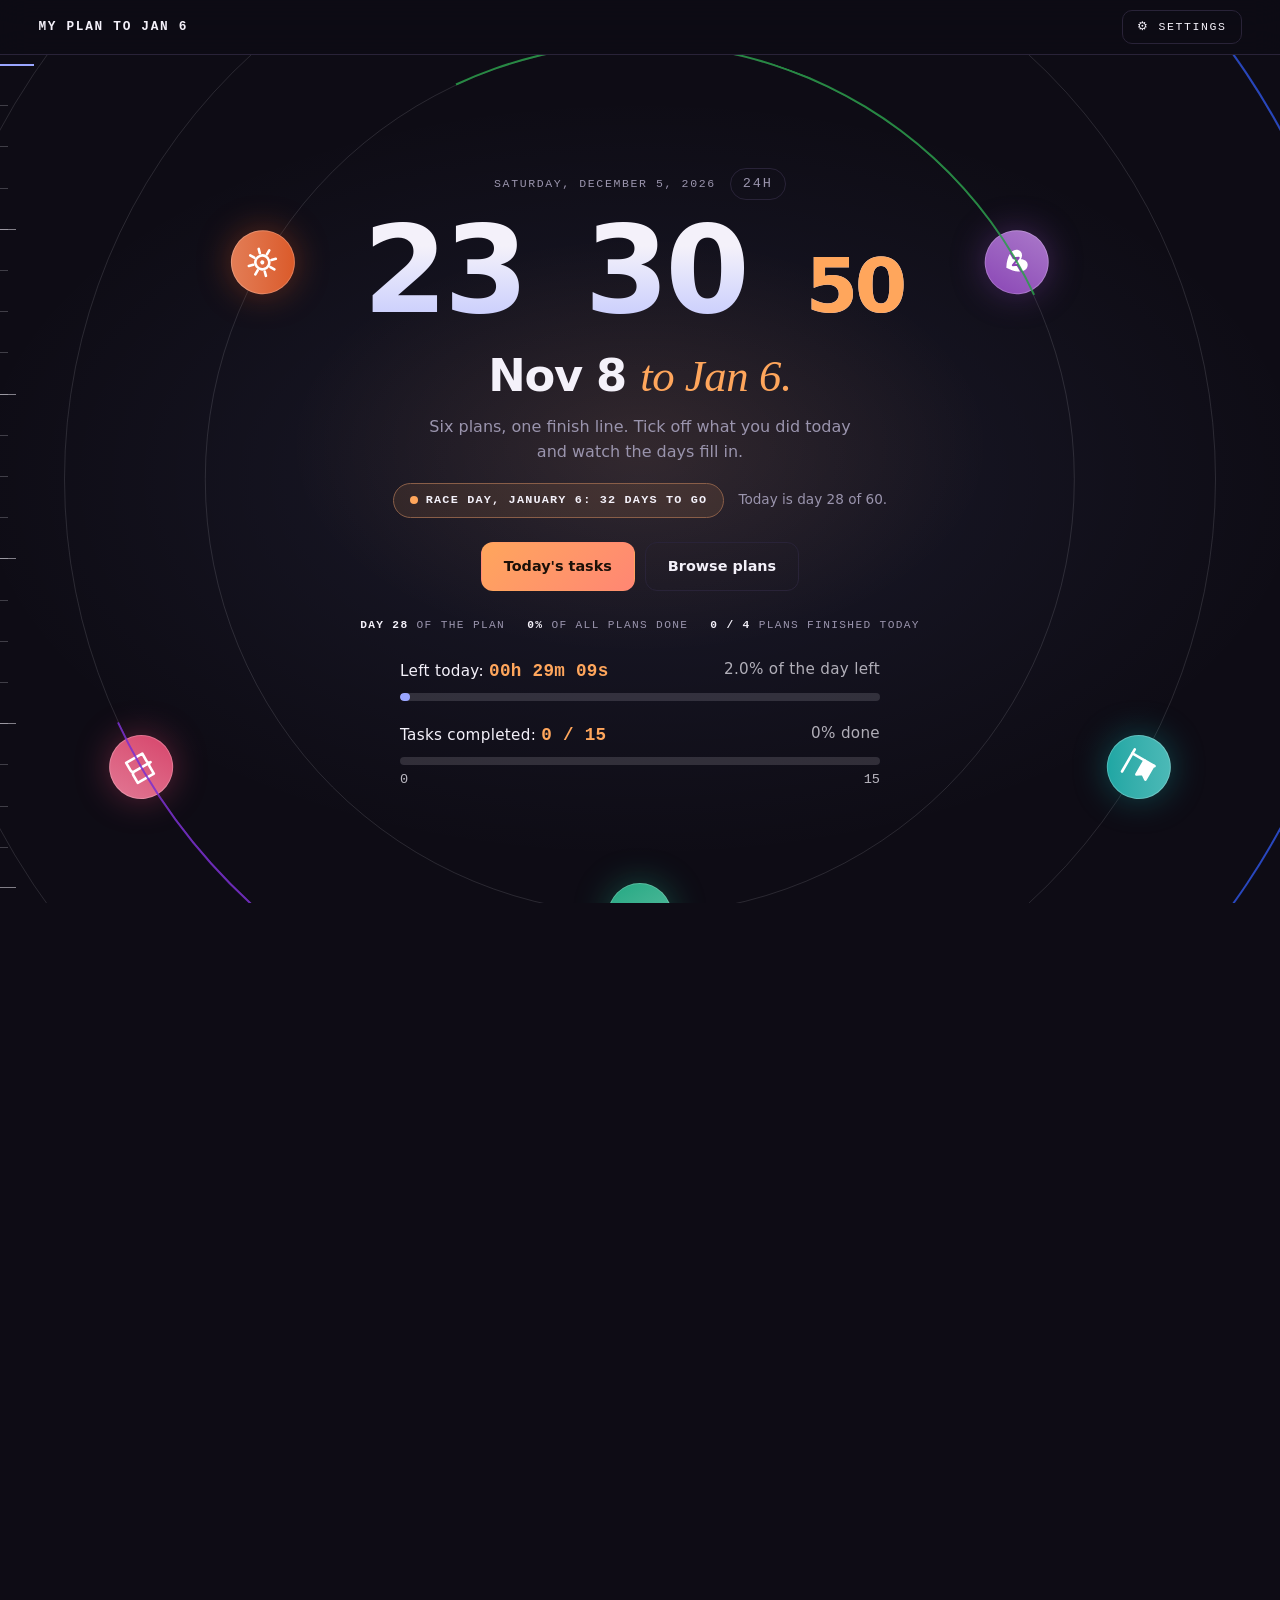
==== commit 04f3318d: "getting idea from artcraft website" ====
--- a/index.html
+++ b/index.html
@@ -3,25 +3,164 @@
   <head>
     <meta charset="utf-8" />
     <meta name="viewport" content="width=device-width, initial-scale=1" />
+    <meta
+      name="description"
+      content="Daily checklist for six plans from Nov 8 to Jan 6: Rust, marathon, health, speedcubing, your own tasks and a diary."
+    />
+    <meta name="theme-color" content="#0b0b0c" />
     <title>My plan to Jan 6</title>
     <link rel="stylesheet" href="styles.css" />
     <script src="common.js"></script>
   </head>
   <body class="theme-home">
-    <div class="home-wrap">
-      <div class="home-grid">
-        <!-- ===== Left column: title, race countdown, clock and progress bars ===== -->
-        <div class="home-left">
-          <h1>Nov 8 to Jan 6</h1>
-          <p class="home-lead">
-            Four plans, your own tasks and a daily diary, one finish line:
-            January 6, the day of your 7.5 km race. Tick off today's tasks on
-            the right, or open a plan to pick any date.
-          </p>
-          <div class="home-race" id="race-countdown"></div>
-          <div class="home-today" id="today-label"></div>
-
-          <!-- Digital clock, "time left today" bar and "tasks completed" bar -->
+    <!-- Plan logos, drawn once and reused in the hero and on the plan tiles -->
+    <svg
+      width="0"
+      height="0"
+      style="position: absolute"
+      aria-hidden="true"
+      focusable="false"
+    >
+      <defs>
+        <symbol id="g-rust" viewBox="0 0 64 64">
+          <circle cx="32" cy="32" r="12" />
+          <circle cx="32" cy="32" r="3.5" fill="currentColor" stroke="none" />
+          <path
+            d="M32 8v8M32 48v8M8 32h8M48 32h8M15 15l5.5 5.5M43.5 43.5L49 49M49 15l-5.5 5.5M20.5 43.5L15 49"
+          />
+        </symbol>
+        <symbol id="g-marathon" viewBox="0 0 64 64">
+          <path d="M18 54V10" />
+          <path d="M18 12h28l-6 9 6 9H18" fill="currentColor" />
+          <path d="M10 54h44" />
+        </symbol>
+        <symbol id="g-health" viewBox="0 0 64 64">
+          <path
+            d="M32 53C13 41 9 28 15 21c5-6 13-4 17 3 4-7 12-9 17-3 6 7 2 20-17 32z"
+            fill="currentColor"
+            stroke="none"
+          />
+          <path
+            d="M14 34h10l4-8 6 15 3-7h13"
+            style="stroke: var(--ic)"
+            stroke-width="3.5"
+          />
+        </symbol>
+        <symbol id="g-cubing" viewBox="0 0 64 64">
+          <path d="M32 8l20 11-20 11-20-11z" fill="currentColor" />
+          <path d="M12 19v23l20 11 20-11V19M32 30v23" />
+        </symbol>
+        <symbol id="g-tasks" viewBox="0 0 64 64">
+          <path d="M12 20l5 5 9-10M12 42l5 5 9-10M36 22h16M36 44h16" />
+        </symbol>
+        <symbol id="g-diary" viewBox="0 0 64 64">
+          <path
+            d="M12 14h15c3 0 5 2 5 5v32c0-3-2-5-5-5H12zM52 14H37c-3 0-5 2-5 5v32c0-3 2-5 5-5h15z"
+          />
+        </symbol>
+      </defs>
+    </svg>
+
+    <main class="home-wrap">
+      <!-- Hero: date range, race countdown, key numbers and the clock -->
+      <header class="hero" id="top">
+        <!-- Plan logos orbiting the clock. Each ring turns one way, and each logo turns back the other way so it stays upright. -->
+        <div class="float-icons">
+          <div
+            class="ring"
+            style="
+              --r: clamp(300px, 34vw, 520px);
+              --t: 90s;
+              --arc: #2a9d4a;
+              --arot: 20deg;
+            "
+          >
+            <span class="slot" style="--a: -60deg"
+              ><a
+                class="icon app-icon ic-rust"
+                href="rust.html"
+                data-name="Rust"
+                aria-label="Open the Rust plan"
+                ><svg><use href="#g-rust" /></svg></a
+            ></span>
+            <span class="slot" style="--a: 60deg"
+              ><a
+                class="icon app-icon ic-health"
+                href="health.html"
+                data-name="Health"
+                aria-label="Open the health plan"
+                ><svg><use href="#g-health" /></svg></a
+            ></span>
+            <span class="slot" style="--a: 180deg"
+              ><a
+                class="icon app-icon ic-tasks"
+                href="tasks.html"
+                data-name="My Tasks"
+                aria-label="Open my tasks"
+                ><svg><use href="#g-tasks" /></svg></a
+            ></span>
+          </div>
+          <div
+            class="ring"
+            style="
+              --r: clamp(400px, 45vw, 680px);
+              --t: 140s;
+              --dir: reverse;
+              --arc: #7a2fd0;
+              --arot: 200deg;
+            "
+          >
+            <span class="slot" style="--a: -120deg"
+              ><a
+                class="icon app-icon ic-diary"
+                href="diary.html"
+                data-name="Diary"
+                aria-label="Open the daily diary"
+                ><svg><use href="#g-diary" /></svg></a
+            ></span>
+            <span class="slot" style="--a: 0deg"
+              ><a
+                class="icon app-icon ic-cubing"
+                href="cubing.html"
+                data-name="Cubing"
+                aria-label="Open the speedcubing plan"
+                ><svg><use href="#g-cubing" /></svg></a
+            ></span>
+            <span class="slot" style="--a: 120deg"
+              ><a
+                class="icon app-icon ic-marathon"
+                href="marathon.html"
+                data-name="Marathon"
+                aria-label="Open the marathon plan"
+                ><svg><use href="#g-marathon" /></svg></a
+            ></span>
+          </div>
+          <div
+            class="ring"
+            style="
+              --r: clamp(500px, 57vw, 860px);
+              --t: 210s;
+              --arc: #2b4fd9;
+              --arot: 90deg;
+            "
+          >
+            <span class="slot" style="--a: 30deg"
+              ><span class="icon app-icon ghost ic-cubing" aria-hidden="true"
+                ><svg><use href="#g-cubing" /></svg></span
+            ></span>
+            <span class="slot" style="--a: 150deg"
+              ><span class="icon app-icon ghost ic-rust" aria-hidden="true"
+                ><svg><use href="#g-rust" /></svg></span
+            ></span>
+            <span class="slot" style="--a: 270deg"
+              ><span class="icon app-icon ghost ic-health" aria-hidden="true"
+                ><svg><use href="#g-health" /></svg></span
+            ></span>
+          </div>
+        </div>
+
+        <div class="hero-center">
+          <!-- Digital clock: takes the place of the big wordmark -->
           <section class="clock" aria-label="Clock">
             <div class="clock-top">
               <span id="clock-date"></span>
@@ -29,7 +168,6 @@
                 24h
               </button>
             </div>
-
             <div class="clock-time" role="timer" aria-live="off">
               <span id="clock-hours">00</span><span class="clock-colon">:</span
               ><span id="clock-minutes">00</span
@@ -37,7 +175,34 @@
               ><span class="clock-seconds" id="clock-seconds">00</span
               ><span class="clock-period" id="clock-period"></span>
             </div>
-
+          </section>
+
+          <h1><span>Nov 8</span> <span>to Jan 6.</span></h1>
+          <p class="home-lead">
+            Six plans, one finish line. Tick off what you did today and watch
+            the days fill in.
+          </p>
+
+          <div class="hero-meta">
+            <div class="home-race" id="race-countdown"></div>
+            <div class="home-today" id="today-label"></div>
+          </div>
+
+          <div class="hero-actions">
+            <a class="btn" href="#tasks">Today's tasks</a>
+            <a class="btn ghost" href="#plans">Browse plans</a>
+          </div>
+
+          <div class="facts">
+            <div><b id="ov-day">-</b><small>of the plan</small></div>
+            <div><b id="ov-percent">0%</b><small>of all plans done</small></div>
+            <div>
+              <b id="ov-today">0 / 4</b><small>plans finished today</small>
+            </div>
+          </div>
+
+          <!-- "Time left today" bar and "tasks completed" bar -->
+          <div class="hero-bars">
             <div class="clock-left">
               <span>Left today: <b id="clock-remaining">--</b></span>
               <span id="clock-percent"></span>
@@ -70,105 +235,306 @@
             <div class="bar-ends">
               <span>0</span><span id="tasks-total">0</span>
             </div>
-          </section>
+          </div>
         </div>
-
-        <!-- ===== Right column: one card per plan, then all of today's tasks ===== -->
-        <aside class="home-right">
-          <div class="cards">
-            <div class="card card-rust">
-              <h2>Learn Rust</h2>
-              <p>2 hours a day, ending with 4 finished projects.</p>
-              <div class="progress"><i id="rust-bar"></i></div>
-              <div class="progress-label" id="rust-label">0 / 60 days</div>
-              <a
-                class="card-button"
-                href="rust.html"
-                aria-label="Open the Rust plan"
-                >Open plan</a
-              >
+      </header>
+
+      <!-- The 60 days at a glance: brighter means more of that day's plans are done -->
+      <section class="block" id="days">
+        <div class="sec-head">
+          <p class="eyebrow"><b>01</b><i class="rule"></i>The days</p>
+          <h2>Sixty days. One line.</h2>
+          <p>
+            Each bar is a day. The brighter it is, the more of that day's plans
+            you finished.
+          </p>
+        </div>
+        <div
+          class="map"
+          id="day-map"
+          aria-label="Progress for each of the 60 days"
+        ></div>
+      </section>
+
+      <!-- One tile per plan -->
+      <section class="block" id="plans">
+        <div class="sec-head">
+          <p class="eyebrow"><b>02</b><i class="rule"></i>The plans</p>
+          <h2>Pick a plan to open</h2>
+          <p>Six plans, each with its own daily checklist and progress.</p>
+        </div>
+        <div class="rail">
+          <div class="card card-rust">
+            <div class="card-top">
+              <span class="app-icon ic-rust"
+                ><svg><use href="#g-rust" /></svg></span
+              ><b>01</b><span>Language</span>
             </div>
-
-            <div class="card card-marathon">
-              <h2>Marathon</h2>
-              <p>Jog/walk plan from Nov 9 to your 7.5 km race.</p>
-              <div class="progress"><i id="marathon-bar"></i></div>
-              <div class="progress-label" id="marathon-label">0 / 59 days</div>
-              <a
-                class="card-button"
-                href="marathon.html"
-                aria-label="Open the marathon plan"
-                >Open plan</a
-              >
+            <h2>Learn Rust</h2>
+            <p>2 hours a day, ending with 4 finished projects.</p>
+            <div class="progress"><i id="rust-bar"></i></div>
+            <div class="progress-label" id="rust-label">0 / 60 days</div>
+            <a
+              class="card-button"
+              href="rust.html"
+              aria-label="Open the Rust plan"
+              >Open plan</a
+            >
+          </div>
+
+          <div class="card card-marathon">
+            <div class="card-top">
+              <span class="app-icon ic-marathon"
+                ><svg><use href="#g-marathon" /></svg></span
+              ><b>02</b><span>Running</span>
             </div>
-
-            <div class="card card-health">
-              <h2>Health</h2>
-              <p>Strength, water and food, with a daily log.</p>
-              <div class="progress"><i id="health-bar"></i></div>
-              <div class="progress-label" id="health-label">0 / 60 days</div>
-              <a
-                class="card-button"
-                href="health.html"
-                aria-label="Open the health plan"
-                >Open plan</a
-              >
+            <h2>Marathon</h2>
+            <p>Jog/walk plan from Nov 9 to your 7.5 km race.</p>
+            <div class="progress"><i id="marathon-bar"></i></div>
+            <div class="progress-label" id="marathon-label">0 / 59 days</div>
+            <a
+              class="card-button"
+              href="marathon.html"
+              aria-label="Open the marathon plan"
+              >Open plan</a
+            >
+          </div>
+
+          <div class="card card-health">
+            <div class="card-top">
+              <span class="app-icon ic-health"
+                ><svg><use href="#g-health" /></svg></span
+              ><b>03</b><span>Body</span>
             </div>
-
-            <div class="card card-cubing">
-              <h2>Speedcubing</h2>
-              <p>One hour a day, from a 26 s to a sub-20 average.</p>
-              <div class="progress"><i id="cubing-bar"></i></div>
-              <div class="progress-label" id="cubing-label">0 / 60 days</div>
-              <a
-                class="card-button"
-                href="cubing.html"
-                aria-label="Open the speedcubing plan"
-                >Open plan</a
-              >
+            <h2>Health</h2>
+            <p>Strength, water and food, with a daily log.</p>
+            <div class="progress"><i id="health-bar"></i></div>
+            <div class="progress-label" id="health-label">0 / 60 days</div>
+            <a
+              class="card-button"
+              href="health.html"
+              aria-label="Open the health plan"
+              >Open plan</a
+            >
+          </div>
+
+          <div class="card card-cubing">
+            <div class="card-top">
+              <span class="app-icon ic-cubing"
+                ><svg><use href="#g-cubing" /></svg></span
+              ><b>04</b><span>Puzzle</span>
             </div>
-
-            <div class="card card-tasks">
-              <h2>My Tasks</h2>
-              <p>Add your own tasks on any date.</p>
-              <div class="progress"><i id="mytasks-bar"></i></div>
-              <div class="progress-label" id="mytasks-label">No tasks yet</div>
-              <a
-                class="card-button"
-                href="tasks.html"
-                aria-label="Open my tasks"
-                >Open tasks</a
-              >
+            <h2>Speedcubing</h2>
+            <p>One hour a day, from a 26 s to a sub-20 average.</p>
+            <div class="progress"><i id="cubing-bar"></i></div>
+            <div class="progress-label" id="cubing-label">0 / 60 days</div>
+            <a
+              class="card-button"
+              href="cubing.html"
+              aria-label="Open the speedcubing plan"
+              >Open plan</a
+            >
+          </div>
+
+          <div class="card card-tasks">
+            <div class="card-top">
+              <span class="app-icon ic-tasks"
+                ><svg><use href="#g-tasks" /></svg></span
+              ><b>05</b><span>Personal</span>
             </div>
-
-            <div class="card card-diary">
-              <h2>Daily Diary</h2>
-              <p>Write about your day and note what to do better tomorrow.</p>
-              <div class="progress"><i id="diary-bar"></i></div>
-              <div class="progress-label" id="diary-label">No entries yet</div>
-              <a
-                class="card-button"
-                href="diary.html"
-                aria-label="Open the daily diary"
-                >Open diary</a
-              >
+            <h2>My Tasks</h2>
+            <p>Add your own tasks on any date.</p>
+            <div class="progress"><i id="mytasks-bar"></i></div>
+            <div class="progress-label" id="mytasks-label">No tasks yet</div>
+            <a class="card-button" href="tasks.html" aria-label="Open my tasks"
+              >Open tasks</a
+            >
+          </div>
+
+          <div class="card card-diary">
+            <div class="card-top">
+              <span class="app-icon ic-diary"
+                ><svg><use href="#g-diary" /></svg></span
+              ><b>06</b><span>Journal</span>
             </div>
+            <h2>Daily Diary</h2>
+            <p>Write about your day and note what to do better tomorrow.</p>
+            <div class="progress"><i id="diary-bar"></i></div>
+            <div class="progress-label" id="diary-label">No entries yet</div>
+            <a
+              class="card-button"
+              href="diary.html"
+              aria-label="Open the daily diary"
+              >Open diary</a
+            >
           </div>
-
-          <!-- Today's tasks from every plan, your own tasks and the diary -->
-          <section class="home-tasks" aria-label="Today's tasks">
-            <h2>Today's tasks</h2>
-            <div class="panel-date" id="tasks-date"></div>
-            <div id="task-list"></div>
-          </section>
-        </aside>
-      </div>
+        </div>
+      </section>
+
+      <!-- Today's tasks from every plan, your own tasks and the diary -->
+      <section class="block" id="tasks">
+        <div class="sec-head">
+          <p class="eyebrow"><b>03</b><i class="rule"></i>Today</p>
+          <h2>Today's tasks</h2>
+        </div>
+        <div class="home-tasks" aria-label="Today's tasks">
+          <div class="panel-date" id="tasks-date"></div>
+          <div id="task-list"></div>
+        </div>
+      </section>
+
+      <!-- Closing band -->
+      <section class="block cta">
+        <div>
+          <p class="eyebrow"><b>04</b><i class="rule"></i>Keep going</p>
+          <h2>Small days add up.</h2>
+        </div>
+        <a class="btn" href="#tasks">Back to today</a>
+      </section>
+
+      <footer class="home-foot">
+        <span>My plan to Jan 6</span>
+        <a
+          href="#top"
+          onclick="
+            window.scrollTo({ top: 0 });
+            return false;
+          "
+          >Back to top &uarr;</a
+        >
+      </footer>
+      <div class="wordmark" aria-hidden="true">PLAN</div>
+    </main>
+
+    <!-- Right-edge ruler and section index -->
+    <div class="ruler" id="ruler" aria-hidden="true">
+      <span class="ruler-num" style="top: 0%">0</span
+      ><span class="ruler-num" style="top: 20%">20</span
+      ><span class="ruler-num" style="top: 40%">40</span
+      ><span class="ruler-num" style="top: 60%">60</span
+      ><span class="ruler-num" style="top: 80%">80</span
+      ><span class="ruler-num" style="top: 100%">100</span
+      ><i class="ruler-mark"
+        ><b><span id="scroll-pct">000</span>%</b></i
+      >
     </div>
+    <nav class="side-index" aria-label="Sections">
+      <a href="#top">Clock</a>
+      <a href="#days">The days</a>
+      <a href="#plans">The plans</a>
+      <a href="#tasks">Today</a>
+    </nav>
 
     <!-- =====================================================================
        Scripts. common.js (loaded in the head) has the shared code,
        data.js has the plan data, and the script below runs this page.
        ===================================================================== -->
+    <script>
+      /* Task layout. Measures each plan's task list, chooses 1, 2 or 3 columns, puts the
+   biggest list in column 01 and stacks the smaller ones under each other so the
+   columns end up about the same height. Runs again whenever the list is redrawn
+   or the window changes between phone, tablet and desktop widths. */
+      (() => {
+        "use strict";
+        const list = document.getElementById("task-list");
+        if (!list) return;
+        let lastMax = 0;
+
+        const maxColsFor = (width) =>
+          width >= 1000 ? 3 : width >= 680 ? 2 : 1;
+
+        function layout() {
+          const groups = [...list.querySelectorAll(".task-group")];
+          if (!groups.length) {
+            list.classList.remove("is-masonry");
+            return;
+          }
+          const width = list.clientWidth;
+          if (width <= 0) return;
+          const inner = width - 1;
+          const active = document.activeElement;
+          const maxCols = Math.min(maxColsFor(width), groups.length);
+          lastMax = maxColsFor(width);
+
+          // Height of every list if the columns were this wide.
+          const measure = (cols) => {
+            const probe = document.createElement("div");
+            probe.className = "tcol probe";
+            probe.style.width = inner / cols + "px";
+            list.appendChild(probe);
+            groups.forEach((g) => probe.appendChild(g));
+            const heights = groups.map((g) => g.offsetHeight);
+            probe.remove();
+            return heights;
+          };
+
+          // Biggest first, each into the shortest column so far.
+          const pack = (cols, heights) => {
+            const order = groups
+              .map((_, i) => i)
+              .sort((a, b) => heights[b] - heights[a]);
+            const columns = Array.from({ length: cols }, () => ({
+              items: [],
+              h: 0,
+            }));
+            order.forEach((i) => {
+              const col = columns.reduce((best, c) =>
+                c.h < best.h ? c : best,
+              );
+              col.items.push(i);
+              col.h += heights[i];
+            });
+            return {
+              cols,
+              order,
+              columns,
+              total: Math.max(...columns.map((c) => c.h)),
+            };
+          };
+
+          const plans = [];
+          for (let cols = 1; cols <= maxCols; cols++)
+            plans.push(pack(cols, measure(cols)));
+
+          // Fewest columns that are still within 8% of the shortest possible layout.
+          const shortest = Math.min(...plans.map((p) => p.total));
+          const plan = plans.find((p) => p.total <= shortest * 1.08);
+
+          const columnEls = plan.columns.map((col) => {
+            const el = document.createElement("div");
+            el.className = "tcol";
+            col.items.forEach((i) => el.appendChild(groups[i]));
+            return el;
+          });
+          plan.order.forEach((i, rank) => {
+            const title = groups[i].querySelector("h3");
+            if (title) title.dataset.n = String(rank + 1).padStart(2, "0");
+          });
+          list.style.setProperty("--cols", plan.cols);
+          list.classList.add("is-masonry");
+          list.replaceChildren(...columnEls);
+          if (active && active !== document.body && document.contains(active))
+            active.focus({ preventScroll: true });
+        }
+
+        window.layoutTasks = layout;
+
+        if ("ResizeObserver" in window) {
+          let frame = 0;
+          new ResizeObserver(() => {
+            if (frame) return;
+            frame = requestAnimationFrame(() => {
+              frame = 0;
+              if (
+                list.querySelector(".task-group") &&
+                maxColsFor(list.clientWidth) !== lastMax
+              )
+                layout();
+            });
+          }).observe(list);
+        }
+      })();
+    </script>
     <script src="data.js"></script>
     <script>
       /**
@@ -485,9 +851,9 @@
           saveState(plan.storageKey, state);
         }
 
-        // ----------------------------------------------------------------------
+        // ---------------------------------------------------------------------
         // Daily Diary: progress on its card, and yesterday's "do better" items
-        // ----------------------------------------------------------------------
+        // ---------------------------------------------------------------------
 
         const hasDiaryEntry = (entry) =>
           !!entry &&
@@ -698,6 +1064,46 @@
           return { html, total: better.length, done };
         }
 
+        /** Hero numbers and the 60-day map (how many plans are done on each day). */
+        function renderExtras() {
+          const states = PLANS.map((plan) => ({
+            plan,
+            state: loadState(plan.storageKey),
+          }));
+          const today = clampDay(todayNumber());
+          let cells = "";
+          let plansToday = 0;
+          let plansTodayTotal = 0;
+
+          for (let day = 1; day <= TOTAL_DAYS; day++) {
+            let have = 0;
+            let ok = 0;
+            states.forEach(({ plan, state }) => {
+              if (!plan.tasksFor(day)) return;
+              have++;
+              if (isDayComplete(plan, state, day)) ok++;
+            });
+            if (day === today) {
+              plansToday = ok;
+              plansTodayTotal = have;
+            }
+            cells += `<i class="${day === today ? "now" : ""}" style="--f:${have ? ok / have : 0}" title="${formatDate(day)}: ${ok} of ${have} plans done"></i>`;
+          }
+          $("day-map").innerHTML = cells;
+
+          const overall =
+            PLANS.reduce(
+              (sum, plan) =>
+                sum +
+                (loadState(plan.storageKey).completedCount || 0) /
+                  plan.totalDays,
+              0,
+            ) / PLANS.length;
+          $("ov-day").textContent = `Day ${today}`;
+          $("ov-percent").textContent = `${Math.round(overall * 100)}%`;
+          $("ov-today").textContent = `${plansToday} / ${plansTodayTotal}`;
+        }
+
         /** Draws today's tasks from every source and updates the "tasks completed" bar. */
         function renderTasks() {
           const day = shownDay;
@@ -726,12 +1132,15 @@
               input.oninput = () => saveField(input);
             });
 
+          if (window.layoutTasks) window.layoutTasks();
+
           const percent = total ? (done / total) * 100 : 0;
           $("tasks-count").textContent = `${done} / ${total}`;
           $("tasks-percent").textContent = `${percent.toFixed(0)}% done`;
           $("tasks-total").textContent = total;
           $("tasks-bar-fill").style.width = `${percent}%`;
           $("tasks-bar").setAttribute("aria-valuenow", Math.round(percent));
+          renderExtras();
           return { done, total };
         }
 
@@ -878,5 +1287,79 @@
         tickClock();
       })();
     </script>
+
+    <script>
+      /* Scroll helpers: the ruler readout and marker, the section index, and (only in
+   browsers without scroll-driven CSS animations) the hero fade. Updates run at
+   most once per frame, and the numbers are set on the small elements that use
+   them, not on the whole page. */
+      (() => {
+        "use strict";
+        const ruler = document.getElementById("ruler");
+        const hero = document.getElementById("top");
+        const readout = document.getElementById("scroll-pct");
+        const root = document.documentElement;
+        const hasTimeline = !!(
+          window.CSS &&
+          CSS.supports &&
+          CSS.supports("animation-timeline", "scroll()")
+        );
+        let queued = false;
+        let lastPercent = -1;
+
+        const update = () => {
+          queued = false;
+          const y = window.scrollY;
+          const max = root.scrollHeight - window.innerHeight;
+          const progress = max > 0 ? Math.min(1, Math.max(0, y / max)) : 0;
+          if (ruler) ruler.style.setProperty("--sp", progress.toFixed(4));
+          if (!hasTimeline && hero)
+            hero.style.setProperty(
+              "--hp",
+              Math.min(1, y / Math.max(1, window.innerHeight * 0.7)).toFixed(3),
+            );
+          const percent = Math.round(progress * 100);
+          if (readout && percent !== lastPercent) {
+            lastPercent = percent;
+            readout.textContent = String(percent).padStart(3, "0");
+          }
+        };
+        window.addEventListener(
+          "scroll",
+          () => {
+            if (!queued) {
+              queued = true;
+              requestAnimationFrame(update);
+            }
+          },
+          { passive: true },
+        );
+        window.addEventListener("resize", update);
+        update();
+
+        // Enlarge the section you are in, in the index.
+        const links = [...document.querySelectorAll(".side-index a")];
+        if ("IntersectionObserver" in window && links.length) {
+          const io = new IntersectionObserver(
+            (entries) => {
+              entries.forEach((entry) => {
+                if (entry.isIntersecting)
+                  links.forEach((a) =>
+                    a.classList.toggle(
+                      "on",
+                      a.getAttribute("href") === "#" + entry.target.id,
+                    ),
+                  );
+              });
+            },
+            { rootMargin: "-40% 0px -50% 0px" },
+          );
+          links.forEach((a) => {
+            const target = document.querySelector(a.getAttribute("href"));
+            if (target) io.observe(target);
+          });
+        }
+      })();
+    </script>
   </body>
 </html>
--- a/styles.css
+++ b/styles.css
@@ -15,6 +15,7 @@
      11. Small screens
      12. Top bar and settings panel
      13. My Tasks page
+     14. Home page: craft-shop layout
    ========================================================================== */
 
 
@@ -930,3 +931,298 @@
   border-color: var(--acc);
   color: #fff;
 }
+
+
+/* 14. HOME PAGE: ORBIT HERO ------------------------------------------------- */
+/* Deep indigo-black canvas with an amber accent. The clock sits at the centre;
+   the six plan logos travel around it on orbit rings. The hero fades and blurs
+   as you scroll, and sections blur in as they arrive. Light mode is available
+   from Settings. */
+
+html body.theme-home.theme-home.theme-home {
+  --bg: #0E0C15;  --surface: #16131F;  --ink: #F4F1FA;  --muted: #9A94AD;  --line: #292338;
+  --rust: #FF7A59;  --teal: #3FD0C9;  --health: #C79BE0;  --cube: #F0B429;  --mine: #4DD4A8;  --diary: #F27A9C;
+  --acc: #FFA65C;  --acc2: #9AA6FF;  --ok: #5CC08F;  --on-ok: #08140E;
+  --sans: ui-sans-serif, system-ui, -apple-system, "Segoe UI", Roboto, "Helvetica Neue", Arial, sans-serif;
+  --serif: "Iowan Old Style", "Palatino Linotype", Palatino, Georgia, serif;
+  --mono: ui-monospace, SFMono-Regular, Menlo, Consolas, monospace;
+  --font: var(--sans);
+  --gut: clamp(16px, 3vw, 56px);
+  overflow-x: hidden;
+}
+html[data-theme="light"] body.theme-home.theme-home.theme-home {
+  --bg: #F6F3EE;  --surface: #FFFFFF;  --ink: #17131F;  --muted: #6B657A;  --line: #E0DAD0;
+  --rust: #C9441F;  --teal: #0E7C7B;  --health: #7B3FA0;  --cube: #A86400;  --mine: #1F8A70;  --diary: #B23A5B;
+  --acc: #D9561E;  --acc2: #3B4BB8;  --ok: #2E7D5B;  --on-ok: #FFFFFF;
+}
+
+.theme-home .home-wrap { max-width: none; margin: 0; padding: 0; }
+
+/* Top bar (added by common.js) */
+.theme-home .topbar { background: color-mix(in srgb, var(--bg) 70%, transparent); -webkit-backdrop-filter: blur(14px); backdrop-filter: blur(14px); font-family: var(--mono); text-transform: uppercase; letter-spacing: 0.14em; font-size: 0.75rem; }
+.theme-home .topbar-name { font-size: 0.8rem; font-weight: 600; }
+.theme-home .topbar button { border-radius: 10px; font-family: var(--mono); font-size: 0.72rem; letter-spacing: 0.14em; text-transform: uppercase; background: transparent; }
+
+/* Section labels: "01 —— The days" */
+.eyebrow { display: flex; align-items: center; gap: 12px; margin: 0 0 14px; font-family: var(--mono); font-size: 0.76rem; letter-spacing: 0.14em; text-transform: uppercase; color: var(--muted); }
+.eyebrow b { color: var(--acc); font-weight: 600; }
+.eyebrow .rule { width: 44px; height: 1px; background: linear-gradient(90deg, var(--acc), transparent); }
+.sec-head { max-width: 62ch; margin-bottom: clamp(24px, 4vw, 44px); }
+.sec-head h2, .cta h2 { margin: 0 0 12px; font-size: clamp(1.8rem, 4vw, 3rem); font-weight: 600; line-height: 1.02; letter-spacing: -0.035em; }
+.sec-head p:not(.eyebrow) { margin: 0; color: var(--muted); }
+
+.theme-home .block,
+.theme-home .home-foot,
+.theme-home .wordmark { width: min(1320px, calc(100% - 2 * var(--gut))); margin-inline: auto; }
+.theme-home .block { margin-top: clamp(56px, 8vw, 110px); padding: 0; content-visibility: auto; contain-intrinsic-size: auto 600px; }
+
+/* HERO */
+.hero {
+  position: relative; isolation: isolate; overflow: clip;
+  display: flex; align-items: center; justify-content: center;
+  min-height: calc(100svh - 52px);
+  padding: clamp(40px, 7vh, 88px) var(--gut);
+  background:
+    radial-gradient(38% 34% at 50% 46%, color-mix(in srgb, var(--acc) 11%, transparent), transparent 72%),
+    radial-gradient(70% 60% at 50% 50%, color-mix(in srgb, var(--acc2) 9%, transparent), transparent 75%);
+}
+.hero-center { position: relative; z-index: 2; display: flex; flex-direction: column; align-items: center; width: min(100%, 680px); text-align: center; }
+
+/* Orbit rings. A ring turns one way; each logo turns back so it stays upright. */
+.float-icons { position: absolute; inset: 0; z-index: 1; pointer-events: none; }
+.ring {
+  position: absolute; left: 50%; top: 50%;
+  width: calc(var(--r) * 2); height: calc(var(--r) * 2);
+  translate: -50% -50%;
+  border: 1px solid color-mix(in srgb, var(--ink) 12%, transparent); border-radius: 50%;
+  animation: ring-spin var(--t, 120s) linear var(--dir, normal) infinite;
+}
+.ring::after { content: ""; position: absolute; inset: -2px; border: 2px solid transparent; border-top-color: var(--arc); border-radius: 50%; rotate: var(--arot, 0deg); opacity: 0.85; }
+.slot { position: absolute; left: 50%; top: 50%; width: 0; height: 0; transform: rotate(var(--a)) translateY(calc(var(--r) * -1)); }
+@keyframes ring-spin { to { rotate: 360deg; } }
+@keyframes icon-back { from { rotate: calc(var(--a) * -1); } to { rotate: calc(var(--a) * -1 - 360deg); } }
+
+/* Logos: round "planets" in the hero, rounded squares on the plan tiles */
+.app-icon {
+  --ic-bg: var(--ic);
+  display: grid; place-items: center; flex: none;
+  width: var(--sz, 48px); height: var(--sz, 48px);
+  border-radius: 28%; color: #fff; text-decoration: none;
+  background: linear-gradient(150deg, color-mix(in srgb, var(--ic) 72%, #fff), var(--ic));
+  box-shadow: 0 0 34px color-mix(in srgb, var(--ic) 40%, transparent), inset 0 0 0 1px rgb(255 255 255 / 0.2);
+}
+.app-icon svg { width: 58%; height: 58%; fill: none; stroke: currentColor; stroke-width: 4.5; stroke-linecap: round; stroke-linejoin: round; }
+.ic-rust { --ic: #D9531E; } .ic-marathon { --ic: #0FA3A0; } .ic-health { --ic: #8A45B5; }
+.ic-cubing { --ic: #D48A00; } .ic-tasks { --ic: #1FA882; } .ic-diary { --ic: #D6436B; }
+
+.icon {
+  --sz: calc(clamp(46px, min(5vw, 8.5vh), 82px) * var(--k, 1));
+  position: absolute; left: calc(var(--sz) / -2); top: calc(var(--sz) / -2);
+  border-radius: 50%; pointer-events: auto;
+  animation: icon-back var(--t, 120s) linear var(--dir, normal) infinite;
+  transition: box-shadow 0.2s, scale 0.2s;
+}
+.ring:nth-child(1) .icon { --t: 90s; }
+.ring:nth-child(2) .icon { --t: 140s; --dir: reverse; }
+.ring:nth-child(3) .icon { --t: 210s; }
+.icon::after {
+  content: attr(data-name); position: absolute; top: calc(100% + 8px); left: 50%; translate: -50% 0;
+  padding: 3px 9px; border: 1px solid var(--line); border-radius: 99px; background: var(--surface); color: var(--ink);
+  font-family: var(--mono); font-size: 0.66rem; letter-spacing: 0.1em; text-transform: uppercase; white-space: nowrap;
+  opacity: 0; transition: opacity 0.2s; pointer-events: none;
+}
+.icon:hover { scale: 1.12; box-shadow: 0 0 52px color-mix(in srgb, var(--ic) 65%, transparent), inset 0 0 0 1px rgb(255 255 255 / 0.3); }
+.icon:hover::after, .icon:focus-visible::after { opacity: 1; }
+.icon:focus-visible { outline: 3px solid var(--ink); outline-offset: 4px; }
+.icon.ghost { opacity: 0.35; pointer-events: none; }
+.icon.ghost::after { display: none; }
+/* Hold still while you aim at a logo */
+.float-icons:has(.icon:hover) .ring, .float-icons:has(.icon:hover) .icon { animation-play-state: paused; }
+
+/* Clock: the big centre piece */
+.theme-home .clock { --clock-text: var(--ink); --clock-accent: var(--acc); --clock-track: color-mix(in srgb, var(--ink) 14%, transparent); width: 100%; margin: 0; padding: 0; background: none; border: 0; box-shadow: none; color: inherit; }
+.theme-home .clock-top { justify-content: center; gap: 14px; font-family: var(--mono); font-size: 0.72rem; letter-spacing: 0.14em; text-transform: uppercase; color: var(--muted); opacity: 1; }
+.theme-home .clock-toggle { border-radius: 99px; border-color: var(--line); font-family: var(--mono); letter-spacing: 0.14em; text-transform: uppercase; }
+.theme-home .clock-time {
+  margin: 10px 0 20px; font-family: var(--sans); font-size: clamp(3rem, min(12vw, 17vh), 7.6rem); font-weight: 800; letter-spacing: -0.03em; line-height: 1; text-shadow: none;
+  background: linear-gradient(180deg, var(--ink) 30%, color-mix(in srgb, var(--acc2) 55%, var(--ink)));
+  -webkit-background-clip: text; background-clip: text; color: transparent; -webkit-text-fill-color: transparent;
+}
+.theme-home .clock-seconds { color: var(--acc); -webkit-text-fill-color: var(--acc); }
+.theme-home .clock-period { -webkit-text-fill-color: var(--muted); }
+
+.hero h1 { margin: 0 0 12px; font-size: clamp(1.7rem, min(4.4vw, 5.6vh), 2.8rem); font-weight: 600; line-height: 1.1; letter-spacing: -0.03em; }
+.hero h1 span { display: inline; }
+.hero h1 span + span { color: var(--acc); font-family: var(--serif); font-style: italic; font-weight: 400; letter-spacing: -0.01em; }
+.hero .home-lead { max-width: 44ch; margin: 0 auto 18px; font-size: 1rem; }
+
+.hero-meta { display: flex; flex-wrap: wrap; align-items: center; justify-content: center; gap: 8px 14px; margin-bottom: 24px; }
+.theme-home .home-race { margin: 0; padding: 7px 16px; border: 1px solid color-mix(in srgb, var(--acc) 45%, var(--line)); border-radius: 99px; background: color-mix(in srgb, var(--acc) 10%, transparent); color: var(--ink); font-family: var(--mono); font-size: 0.74rem; font-weight: 600; letter-spacing: 0.1em; text-transform: uppercase; }
+.theme-home .home-race::before { content: ""; display: inline-block; width: 8px; height: 8px; margin-right: 8px; border-radius: 50%; background: var(--acc); vertical-align: middle; }
+.theme-home .home-today { margin: 0; font-size: 0.85rem; }
+
+/* Buttons */
+.btn, .card-button {
+  display: inline-flex; align-items: center; justify-content: center;
+  padding: 12px 22px; border: 1px solid transparent; border-radius: 12px;
+  background: linear-gradient(135deg, var(--acc), color-mix(in srgb, var(--acc) 55%, #FF5F8F)); color: #1B1008;
+  font-family: var(--sans); font-size: 0.9rem; font-weight: 700; text-decoration: none; cursor: pointer;
+  transition: filter 0.2s, border-color 0.2s, background-color 0.2s;
+}
+.btn:hover { filter: brightness(1.1); }
+.btn.ghost { background: transparent; color: var(--ink); border-color: var(--line); }
+.btn.ghost:hover { border-color: var(--ink); filter: none; }
+.btn:focus-visible, .card-button:focus-visible { outline: 3px solid var(--ink); outline-offset: 3px; }
+.hero-actions { display: flex; flex-wrap: wrap; justify-content: center; gap: 10px; margin-bottom: 26px; }
+
+.facts { display: flex; flex-wrap: wrap; justify-content: center; gap: 6px 22px; max-width: none; border: 0; font-family: var(--mono); font-size: 0.7rem; letter-spacing: 0.12em; text-transform: uppercase; color: var(--muted); }
+.facts div, .facts div + div { padding: 0; border: 0; }
+.facts b { display: inline; font-size: inherit; font-weight: 600; letter-spacing: inherit; color: var(--ink); }
+.facts small { font-size: inherit; color: inherit; }
+.facts b::after { content: " "; }
+
+.hero-bars { --clock-accent: var(--acc); --clock-track: color-mix(in srgb, var(--ink) 14%, transparent); width: min(100%, 480px); margin-top: 22px; font-size: 0.82rem; }
+.theme-home .hero-bars .clock-left { letter-spacing: 0.02em; }
+.theme-home .day-bar { height: 8px; border-radius: 99px; }
+.theme-home .day-bar i { background: var(--acc2); border-radius: 99px; }
+.theme-home .day-bar.tasks-bar i { background: var(--ok); }
+
+/* Left edge: a ruler with numbers and a live scroll marker, plus a section index */
+.ruler { position: fixed; left: 0; top: 64px; bottom: 12px; z-index: 30; display: none; width: 26px; pointer-events: none;
+  background:
+    linear-gradient(color-mix(in srgb, var(--ink) 50%, transparent), color-mix(in srgb, var(--ink) 50%, transparent)) left bottom / 16px 1px no-repeat,
+    repeating-linear-gradient(to bottom, color-mix(in srgb, var(--ink) 50%, transparent) 0 1px, transparent 1px 20%) left / 16px 100% no-repeat,
+    repeating-linear-gradient(to bottom, color-mix(in srgb, var(--ink) 22%, transparent) 0 1px, transparent 1px 5%) left / 8px 100% no-repeat; }
+.ruler-num { position: absolute; left: 24px; display: none; transform: translateY(-50%); font-family: var(--mono); font-size: 0.62rem; letter-spacing: 0.08em; color: var(--muted); }
+.ruler-mark { position: absolute; left: 0; top: 0; width: 34px; height: 2px; background: var(--acc2); transform: translateY(calc(var(--sp, 0) * (100svh - 78px))); }
+.ruler-mark b { position: absolute; left: 44px; top: -8px; display: none; font-family: var(--mono); font-size: 0.66rem; font-weight: 600; letter-spacing: 0.08em; color: var(--acc2); white-space: nowrap; }
+.side-index { position: fixed; left: 92px; bottom: 32px; z-index: 30; display: none; flex-direction: column; align-items: flex-start; gap: 2px; font-family: var(--mono); letter-spacing: 0.14em; text-transform: uppercase; }
+.side-index a { font-size: 0.8rem; line-height: 1.5; color: var(--muted); text-decoration: none; transition: font-size 0.25s, color 0.25s; }
+.side-index a:hover { color: var(--ink); }
+.side-index a.on { font-size: clamp(1.6rem, 2.2vw, 2.3rem); font-weight: 700; letter-spacing: 0.02em; color: var(--ink); }
+@media (min-width: 900px) { .ruler { display: block; } }
+@media (min-width: 1360px) { .ruler { width: 64px; } .ruler-num, .ruler-mark b { display: block; } }
+@media (min-width: 1760px) { .side-index { display: flex; } }
+
+/* The 60 days */
+.map { display: grid; grid-template-columns: repeat(15, minmax(0, 1fr)); gap: 6px; }
+@media (min-width: 800px) { .map { grid-template-columns: repeat(30, minmax(0, 1fr)); } }
+.map i { height: 26px; border-radius: 6px; background: color-mix(in srgb, var(--acc) calc(var(--f) * 100%), color-mix(in srgb, var(--ink) 9%, transparent)); }
+.map i.now { outline: 2px solid var(--ink); outline-offset: 2px; }
+
+/* Plan tiles */
+.rail { display: grid; grid-template-columns: repeat(auto-fill, minmax(min(100%, 300px), 1fr)); gap: 14px; }
+.rail .card { gap: 10px; padding: 20px; background: var(--surface); border: 1px solid var(--line); border-top: 1px solid var(--line); border-radius: 20px; transition: transform 0.2s ease, border-color 0.2s ease; }
+.rail .card:hover { transform: translateY(-4px); border-color: var(--card-color); }
+.card-top { display: flex; align-items: center; gap: 12px; font-family: var(--mono); font-size: 0.78rem; letter-spacing: 0.1em; text-transform: uppercase; color: var(--muted); }
+.card-top .app-icon { --sz: 42px; box-shadow: none; }
+.card-top b { color: var(--card-color); font-weight: 600; }
+.card-top span:not(.app-icon) { margin-left: auto; padding: 3px 10px; border: 1px solid var(--line); border-radius: 99px; }
+.rail .card h2 { margin: 12px 0 0; font-size: 1.6rem; font-weight: 600; letter-spacing: -0.03em; }
+.rail .card p { min-height: 3.2em; }
+.rail .progress { height: 6px; background: color-mix(in srgb, var(--ink) 12%, transparent); border-radius: 99px; }
+.rail .progress i { border-radius: 99px; }
+.rail .progress-label { color: var(--ink); font-size: 0.85rem; }
+.rail .card-button { width: 100%; margin-top: 8px; background: transparent; border-color: var(--line); color: var(--ink); }
+.rail .card-button:hover { background: var(--card-color); border-color: var(--card-color); color: #120C06; filter: none; }
+
+/* Today's tasks */
+.theme-home .home-tasks { margin: 0; padding: clamp(18px, 3vw, 40px); background: var(--surface); border: 1px solid var(--line); border-radius: 24px; }
+.theme-home .check-item input[type="checkbox"] { border-radius: 8px; }
+
+/* Closing band, footer, giant wordmark */
+.cta { display: flex; flex-wrap: wrap; align-items: end; justify-content: space-between; gap: 24px; padding: clamp(32px, 5vw, 56px) 0; border-top: 1px solid var(--line); border-bottom: 1px solid var(--line); }
+.cta h2 { margin: 0; }
+.home-foot { display: flex; flex-wrap: wrap; justify-content: space-between; gap: 12px; padding: 28px 0 0; color: var(--muted); font-family: var(--mono); font-size: 0.78rem; letter-spacing: 0.1em; text-transform: uppercase; }
+.home-foot a { color: inherit; }
+.home-foot a:hover { color: var(--ink); }
+.wordmark { height: 0.62em; margin-top: 24px; overflow: hidden; font-family: var(--serif); font-style: italic; font-size: clamp(7rem, 30vw, 26rem); font-weight: 700; letter-spacing: -0.04em; line-height: 0.8; text-align: center; color: color-mix(in srgb, var(--ink) 8%, transparent); user-select: none; pointer-events: none; }
+
+/* SCROLL EFFECTS ------------------------------------------------------------
+   Modern browsers run these as scroll-driven animations off the main thread, so
+   the blur costs no JavaScript. Only the centre block is blurred (a small
+   area); the big orbit layer just fades. */
+@keyframes hero-out { to { opacity: 0; filter: blur(16px); transform: translateY(-5svh) scale(0.97); } }
+@keyframes hero-fade { to { opacity: 0; transform: translateY(-8svh); } }
+@keyframes reveal-in { from { opacity: 0; filter: blur(12px); transform: translateY(24px); } }
+
+@supports (animation-timeline: scroll()) {
+  .hero-center { animation: hero-out linear both; animation-timeline: scroll(root); animation-range: 0 70svh; }
+  .float-icons { animation: hero-fade linear both; animation-timeline: scroll(root); animation-range: 0 80svh; }
+}
+@supports (animation-timeline: view()) {
+  .sec-head, .rail .card, .cta { animation: reveal-in linear backwards; animation-timeline: view(); animation-range: entry 0% entry 45%; }
+}
+/* Older browsers: a tiny script sets --hp (hero progress) on the hero. */
+@supports not (animation-timeline: scroll()) {
+  .hero-center { opacity: calc(1 - var(--hp, 0)); filter: blur(calc(var(--hp, 0) * 14px)); }
+  .float-icons { opacity: calc(1 - var(--hp, 0)); }
+}
+
+/* Phones: no rings; the logos sit in a row above the clock */
+@media (max-width: 759px) {
+  .hero { flex-direction: column; justify-content: center; gap: 22px; }
+  .float-icons { position: relative; inset: auto; z-index: 2; display: flex; flex-wrap: wrap; justify-content: center; gap: 12px; pointer-events: auto; animation: none; }
+  .ring { display: contents; animation: none; }
+  .ring::after { display: none; }
+  .slot { position: static; width: auto; height: auto; transform: none; }
+  .icon { position: static; --sz: 52px; animation: none; rotate: none; }
+  .icon.ghost { display: none; }
+  .theme-home .clock-time { font-size: clamp(2.8rem, 15vw, 5rem); }
+}
+
+@media (prefers-reduced-motion: reduce) {
+  .ring, .icon { animation: none; }
+  .icon { rotate: calc(var(--a) * -1); }
+  .hero-center, .float-icons, .sec-head, .rail .card, .cta { animation: none !important; opacity: 1 !important; filter: none !important; transform: none !important; }
+  .rail .card, .btn, .card-button, .icon { transition: none; }
+  .rail .card:hover { transform: none; }
+}
+
+/* 15. TODAY'S TASKS: LINEUP-STYLE GRID -------------------------------------- */
+/* Each plan's tasks sit in their own bordered cell, 3 across on wide screens,
+   2 on medium and 1 on phones. Cells grow to fit their text, so no sentence is
+   ever cut, clipped or shortened with "...". */
+
+.theme-home .home-tasks { padding: 0; background: none; border: 0; border-radius: 0; }
+.theme-home .home-tasks .panel-date { margin: 0 0 14px; font-family: var(--mono); font-size: 0.78rem; letter-spacing: 0.12em; text-transform: uppercase; color: var(--muted); }
+
+#task-list {
+  display: grid;
+  grid-template-columns: repeat(auto-fit, minmax(min(100%, 340px), 1fr));
+  align-items: stretch;
+  counter-reset: grp;
+  background: var(--surface);
+  border-top: 1px solid var(--line);
+  border-left: 1px solid var(--line);
+}
+#task-list .task-group {
+  counter-increment: grp;
+  min-width: 0; margin: 0; padding: 18px 20px 22px;
+  border-left: 0; border-right: 1px solid var(--line); border-bottom: 1px solid var(--line);
+  transition: box-shadow 0.2s;
+}
+#task-list .task-group:hover { box-shadow: inset 0 2px 0 var(--g, var(--acc)); }
+
+#task-list .task-group h3 { display: flex; align-items: center; gap: 10px; margin: 0 0 8px; font-size: 1.2rem; font-weight: 700; line-height: 1.25; letter-spacing: -0.01em; }
+#task-list .task-group h3::before {
+  content: counter(grp, decimal-leading-zero); flex: none;
+  padding: 3px 9px; background: var(--g, var(--acc)); color: var(--bg);
+  font-family: var(--mono); font-size: 0.72rem; font-weight: 700; letter-spacing: 0.08em;
+}
+#task-list .task-group h3 span { min-width: 0; margin-left: auto; padding-left: 8px; text-align: right; font-family: var(--mono); font-size: 0.68rem; font-weight: 400; letter-spacing: 0.1em; text-transform: uppercase; color: var(--muted); }
+
+/* Full sentences: text wraps onto more lines, never truncated */
+#task-list .check-item label { overflow-wrap: break-word; }
+#task-list .check-item b { font-weight: 600; }
+#task-list .muted-line { grid-column: 1 / -1; margin: 0; padding: 24px 20px; border-right: 1px solid var(--line); border-bottom: 1px solid var(--line); }
+
+/* Smart columns: index.html measures each plan's list, picks 1 to 3 columns, puts
+   the biggest list in 01 and stacks smaller ones under each other. The last cell
+   in each column stretches so the columns finish level, with no gaps. */
+#task-list { position: relative; }
+#task-list.is-masonry { grid-template-columns: repeat(var(--cols, 1), minmax(0, 1fr)); }
+.tcol { display: flex; flex-direction: column; min-width: 0; }
+.tcol > .task-group:last-child { flex: 1 1 auto; }
+.tcol.probe { position: absolute; left: 0; top: 0; visibility: hidden; pointer-events: none; }
+#task-list.is-masonry .task-group h3::before { content: attr(data-n); }
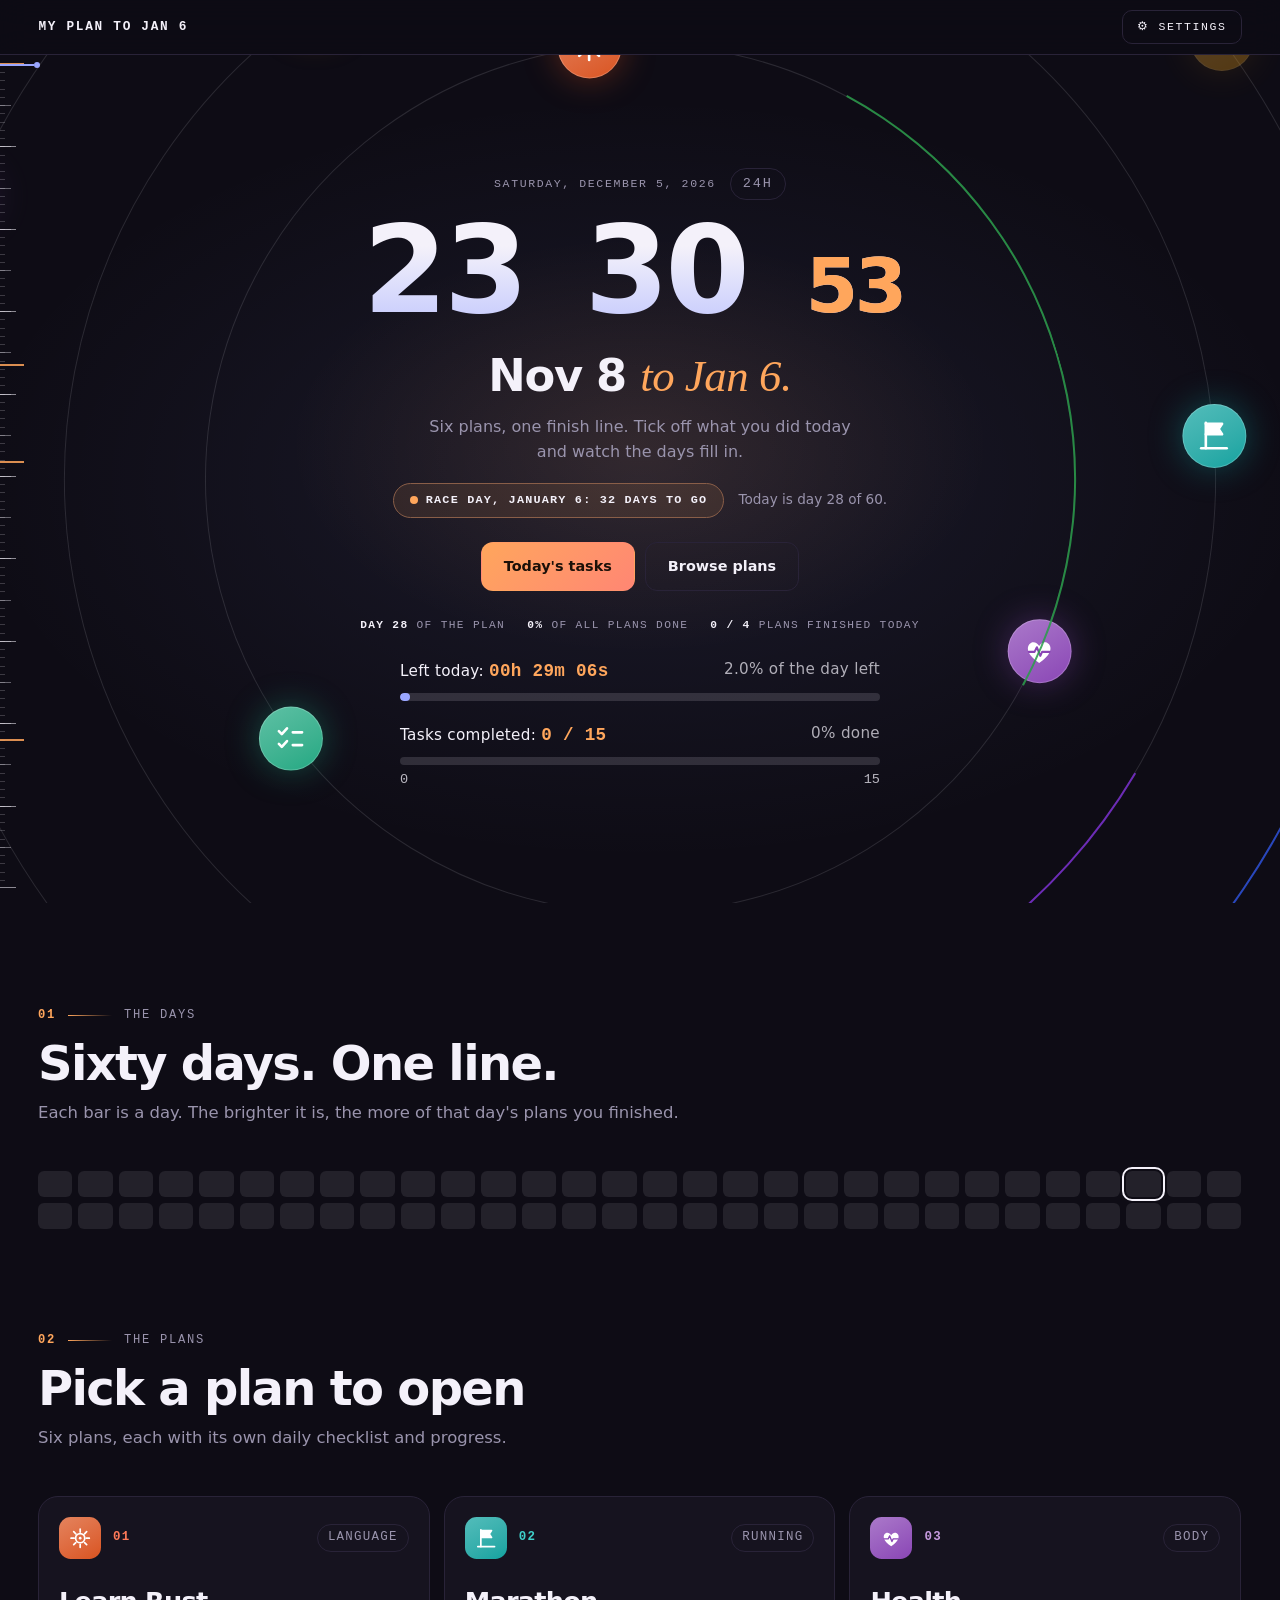
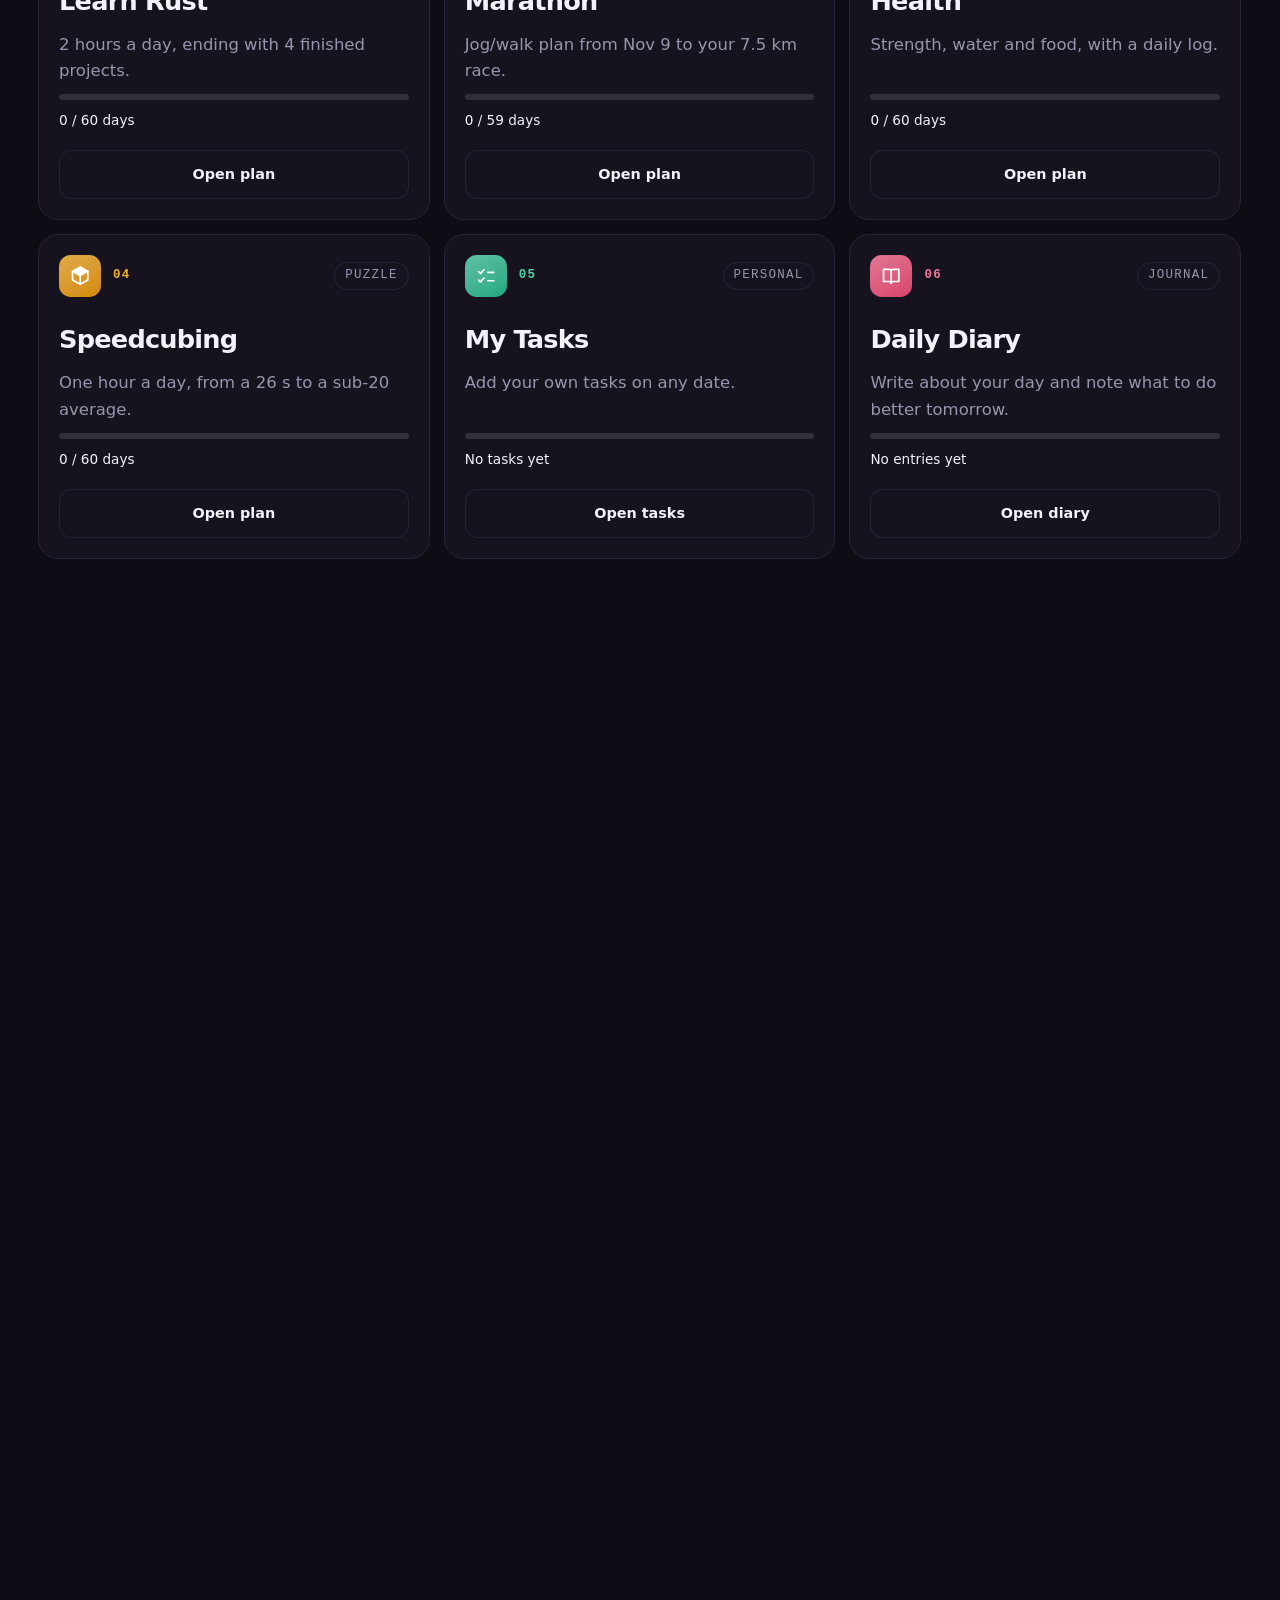
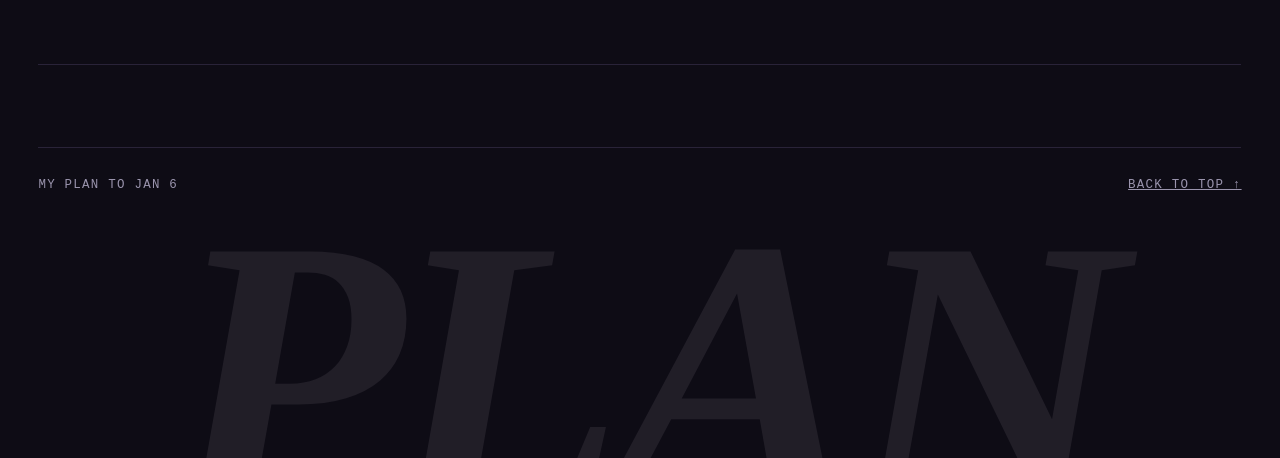
==== commit b1e9a09d: "mobile view fixed" ====
--- a/index.html
+++ b/index.html
@@ -409,13 +409,18 @@
     <!-- Right-edge ruler and section index -->
     <div class="ruler" id="ruler" aria-hidden="true">
       <span class="ruler-num" style="top: 0%">0</span
+      ><span class="ruler-num alt" style="top: 10%">10</span
       ><span class="ruler-num" style="top: 20%">20</span
+      ><span class="ruler-num alt" style="top: 30%">30</span
       ><span class="ruler-num" style="top: 40%">40</span
+      ><span class="ruler-num alt" style="top: 50%">50</span
       ><span class="ruler-num" style="top: 60%">60</span
+      ><span class="ruler-num alt" style="top: 70%">70</span
       ><span class="ruler-num" style="top: 80%">80</span
+      ><span class="ruler-num alt" style="top: 90%">90</span
       ><span class="ruler-num" style="top: 100%">100</span
       ><i class="ruler-mark"
-        ><b><span id="scroll-pct">000</span>%</b></i
+        ><b><span id="scroll-pct">000</span>%<em id="scroll-sec"></em></b></i
       >
     </div>
     <nav class="side-index" aria-label="Sections">
@@ -1289,6 +1294,63 @@
     </script>
 
     <script>
+      /* Scroll-driven orbit. The rings keep turning slowly by themselves. Scroll down and
+   they spin up fast in their normal direction; scroll up and they spin fast the
+   other way. When you stop scrolling they ease back to the slow drift.
+   Each ring's angle goes into --spin, and the CSS turns each logo back by the
+   same amount so it stays upright. */
+      (() => {
+        "use strict";
+        const box = document.querySelector(".float-icons");
+        if (!box) return;
+        const reduce = window.matchMedia("(prefers-reduced-motion: reduce)");
+        if (reduce.matches) return;
+
+        const rings = [...box.querySelectorAll(".ring")].map((el) => {
+          const cs = getComputedStyle(el);
+          const period = parseFloat(cs.getPropertyValue("--t")) || 120;
+          const reverse = cs.getPropertyValue("--dir").trim() === "reverse";
+          return {
+            el,
+            angle: 0,
+            base: (360 / period) * (reverse ? -1 : 1), // degrees per second
+          };
+        });
+        if (!rings.length) return;
+        box.classList.add("js-orbit");
+
+        const BOOST = 0.03; // how strongly scroll speed changes the spin
+        const MAX = 40; // top speed, as a multiple of the normal drift
+        let lastY = window.scrollY;
+        let lastT = performance.now();
+        let velocity = 0; // smoothed scroll speed, px per second
+
+        function frame(now) {
+          const dt = Math.min(0.1, (now - lastT) / 1000);
+          lastT = now;
+          if (dt > 0) {
+            const y = window.scrollY;
+            const instant = (y - lastY) / dt;
+            lastY = y;
+            // Speed up quickly when scrolling, ease off slowly when you stop.
+            const rate = Math.abs(instant) > Math.abs(velocity) ? 14 : 2.5;
+            velocity += (instant - velocity) * Math.min(1, rate * dt);
+
+            // 1 = normal drift, above 1 = faster, below 0 = backwards.
+            const speed = Math.max(-MAX, Math.min(MAX, 1 + velocity * BOOST));
+            const held = box.querySelector(".icon:hover"); // hold still while aiming
+            rings.forEach((ring) => {
+              if (!held) ring.angle = (ring.angle + ring.base * speed * dt) % 360;
+              ring.el.style.setProperty("--spin", ring.angle.toFixed(2) + "deg");
+            });
+          }
+          requestAnimationFrame(frame);
+        }
+        requestAnimationFrame(frame);
+      })();
+    </script>
+
+    <script>
       /* Scroll helpers: the ruler readout and marker, the section index, and (only in
    browsers without scroll-driven CSS animations) the hero fade. Updates run at
    most once per frame, and the numbers are set on the small elements that use
@@ -1307,6 +1369,35 @@
         let queued = false;
         let lastPercent = -1;
 
+        // Section notches on the ruler: one per section, placed where that section starts.
+        const secOut = document.getElementById("scroll-sec");
+        const secs = [...document.querySelectorAll(".side-index a")]
+          .map((a) => ({
+            name: a.textContent.trim(),
+            el: document.querySelector(a.getAttribute("href")),
+          }))
+          .filter((x) => x.el);
+        const notches = secs.map((sec) => {
+          const n = document.createElement("i");
+          n.className = "ruler-sec";
+          n.innerHTML = "<span></span>";
+          n.firstChild.textContent = sec.name;
+          if (ruler) ruler.appendChild(n);
+          return n;
+        });
+        let starts = secs.map(() => 0);
+        let lastSec = "";
+        const placeNotches = () => {
+          const max = Math.max(1, root.scrollHeight - window.innerHeight);
+          starts = secs.map((sec, i) => {
+            const y = i === 0 ? 0 : sec.el.getBoundingClientRect().top + window.scrollY;
+            return Math.min(max, Math.max(0, y));
+          });
+          notches.forEach((n, i) => {
+            n.style.top = (starts[i] / max) * 100 + "%";
+          });
+        };
+
         const update = () => {
           queued = false;
           const y = window.scrollY;
@@ -1318,6 +1409,16 @@
               "--hp",
               Math.min(1, y / Math.max(1, window.innerHeight * 0.7)).toFixed(3),
             );
+          if (secOut && secs.length) {
+            let cur = secs[0].name;
+            starts.forEach((start, i) => {
+              if (y + window.innerHeight * 0.35 >= start) cur = secs[i].name;
+            });
+            if (cur !== lastSec) {
+              lastSec = cur;
+              secOut.textContent = cur;
+            }
+          }
           const percent = Math.round(progress * 100);
           if (readout && percent !== lastPercent) {
             lastPercent = percent;
@@ -1334,7 +1435,21 @@
           },
           { passive: true },
         );
-        window.addEventListener("resize", update);
+        window.addEventListener("resize", () => {
+          placeNotches();
+          update();
+        });
+        if ("ResizeObserver" in window) {
+          let placing = 0;
+          new ResizeObserver(() => {
+            cancelAnimationFrame(placing);
+            placing = requestAnimationFrame(() => {
+              placeNotches();
+              update();
+            });
+          }).observe(document.body);
+        }
+        placeNotches();
         update();
 
         // Enlarge the section you are in, in the index.
--- a/styles.css
+++ b/styles.css
@@ -15,7 +15,9 @@
      11. Small screens
      12. Top bar and settings panel
      13. My Tasks page
-     14. Home page: craft-shop layout
+     14. Home page: orbit hero
+     15. Home page: today's tasks grid
+     16. Plan pages: the home page look, for every device
    ========================================================================== */
 
 
@@ -23,18 +25,6 @@
    --acc  : main accent        --acc2 : secondary accent
    --ok   : completed day      --bad  : missed day
    ------------------------------------------------------------------------- */
-
-.theme-rust {
-  --bg: #F1EFF7;  --surface: #FFFFFF;  --ink: #1E1B2E;  --muted: #5F5B75;  --line: #D9D5E8;
-  --acc: #B4441F;  --acc2: #2F4A63;  --ok: #2E7D5B;  --on-ok: #FFFFFF;  --bad: #B3261E;
-  --font: "Iowan Old Style", "Palatino Linotype", Palatino, Georgia, serif;
-}
-
-.theme-marathon {
-  --bg: #F1EFF7;  --surface: #FFFFFF;  --ink: #1E1B2E;  --muted: #5F5B75;  --line: #D9D5E8;
-  --acc: #D9561E;  --acc2: #0E7C7B;  --ok: #2E7D5B;  --on-ok: #FFFFFF;  --bad: #B3261E;
-  --font: "Trebuchet MS", "Segoe UI", system-ui, sans-serif;
-}
 
 .theme-home {
   --bg: #F1EFF7;  --surface: #FFFFFF;  --ink: #1E1B2E;  --muted: #5F5B75;  --line: #D9D5E8;
@@ -43,59 +33,50 @@
   --font: "Gill Sans", "Trebuchet MS", system-ui, sans-serif;
 }
 
-.theme-health {
-  --bg: #F1EFF7;  --surface: #FFFFFF;  --ink: #1E1B2E;  --muted: #5F5B75;  --line: #D9D5E8;
-  --acc: #7B3FA0;  --acc2: #2D7FB8;  --ok: #2E7D5B;  --on-ok: #FFFFFF;  --bad: #B3261E;
-  --font: "Avenir Next", "Segoe UI", system-ui, sans-serif;
-}
-
-.theme-cubing {
-  --bg: #F1EFF7;  --surface: #FFFFFF;  --ink: #1E1B2E;  --muted: #5F5B75;  --line: #D9D5E8;
-  --acc: #B26A00;  --acc2: #2B5FD9;  --ok: #2E7D5B;  --on-ok: #FFFFFF;  --bad: #B3261E;
-  --font: "Optima", "Candara", "Segoe UI", system-ui, sans-serif;
-}
-
-.theme-tasks {
-  --bg: #F1EFF7;  --surface: #FFFFFF;  --ink: #1E1B2E;  --muted: #5F5B75;  --line: #D9D5E8;
-  --acc: #1F8A70;  --acc2: #2D7FB8;  --ok: #2E7D5B;  --on-ok: #FFFFFF;  --bad: #B3261E;
-  --font: "Gill Sans", "Trebuchet MS", system-ui, sans-serif;
-}
-
-.theme-diary {
-  --bg: #F6F1E8;  --surface: #FFFDF8;  --ink: #2A2118;  --muted: #6B5F52;  --line: #E4D9C7;
-  --acc: #B23A5B;  --acc2: #2D7FB8;  --ok: #2E7D5B;  --on-ok: #FFFFFF;  --bad: #B3261E;
-  --font: "Charter", "Iowan Old Style", "Palatino Linotype", Georgia, serif;
-}
-
-/* Dark colours, used when the device is in dark mode and the user hasn't forced Light.
+/* Plan pages (every page except the home page) share the home page's look:
+   deep indigo-black by default, light only when the user picks Light in Settings.
+   Each page keeps its own accent, using the same colour as its tile on the home page.
+   --acc / --acc2 : accents        --on-acc / --on-acc2 : text on top of them
+   --ok / --bad   : done / missed  --on-ok / --on-bad   : text on top of them
+   The accent rules for light mode use :where() so the user's own accent colour
+   (Settings > Accent colour) still wins over them. */
+
+.theme-rust, .theme-marathon, .theme-health, .theme-cubing, .theme-tasks, .theme-diary {
+  --bg: #0E0C15;  --surface: #16131F;  --ink: #F4F1FA;  --muted: #9A94AD;  --line: #292338;
+  --acc2: #9AA6FF;  --on-acc: #120C06;  --on-acc2: #0E0C15;
+  --ok: #5CC08F;  --on-ok: #08140E;  --bad: #F28B82;  --on-bad: #2A0B08;
+  --sans: ui-sans-serif, system-ui, -apple-system, "Segoe UI", Roboto, "Helvetica Neue", Arial, sans-serif;
+  --serif: "Iowan Old Style", "Palatino Linotype", Palatino, Georgia, serif;
+  --mono: ui-monospace, SFMono-Regular, Menlo, Consolas, monospace;
+  --font: var(--sans);
+  --gut: clamp(16px, 3vw, 56px);
+  color-scheme: dark;
+}
+.theme-rust     { --acc: #FF7A59; }
+.theme-marathon { --acc: #3FD0C9; }
+.theme-health   { --acc: #C79BE0; }
+.theme-cubing   { --acc: #F0B429; }
+.theme-tasks    { --acc: #4DD4A8; }
+.theme-diary    { --acc: #F27A9C; }
+
+html[data-theme="light"] :where(.theme-rust, .theme-marathon, .theme-health, .theme-cubing, .theme-tasks, .theme-diary) {
+  --bg: #F6F3EE;  --surface: #FFFFFF;  --ink: #17131F;  --muted: #6B657A;  --line: #E0DAD0;
+  --acc2: #3B4BB8;  --on-acc: #FFFFFF;  --on-acc2: #FFFFFF;
+  --ok: #2E7D5B;  --on-ok: #FFFFFF;  --bad: #B3261E;  --on-bad: #FFFFFF;
+  color-scheme: light;
+}
+html[data-theme="light"] :where(.theme-rust)     { --acc: #C9441F; }
+html[data-theme="light"] :where(.theme-marathon) { --acc: #0E7C7B; }
+html[data-theme="light"] :where(.theme-health)   { --acc: #7B3FA0; }
+html[data-theme="light"] :where(.theme-cubing)   { --acc: #A86400; }
+html[data-theme="light"] :where(.theme-tasks)    { --acc: #1F8A70; }
+html[data-theme="light"] :where(.theme-diary)    { --acc: #B23A5B; }
+
+/* Home page only: dark colours when the device is in dark mode and the user hasn't forced Light.
    The same values are repeated below for when the user forces Dark in Settings.
    (CSS can't share one block between a media query and an attribute selector.) */
 
 @media (prefers-color-scheme: dark) {
-  html:not([data-theme="light"]) .theme-health {
-    --bg: #15131F;  --surface: #1F1C2E;  --ink: #ECE9F7;  --muted: #A29EBB;  --line: #34304A;
-    --acc: #C79BE0;  --acc2: #6FB3E0;  --ok: #5CC08F;  --on-ok: #0B1F16;  --bad: #F28B82;
-  }
-  html:not([data-theme="light"]) .theme-rust {
-    --bg: #15131F;  --surface: #1F1C2E;  --ink: #ECE9F7;  --muted: #A29EBB;  --line: #34304A;
-    --acc: #E08A63;  --acc2: #8FB0CF;  --ok: #5CC08F;  --on-ok: #0B1F16;  --bad: #F28B82;
-  }
-  html:not([data-theme="light"]) .theme-marathon {
-    --bg: #15131F;  --surface: #1F1C2E;  --ink: #ECE9F7;  --muted: #A29EBB;  --line: #34304A;
-    --acc: #F08A5D;  --acc2: #4FC3C1;  --ok: #5CC08F;  --on-ok: #0B1F16;  --bad: #F28B82;
-  }
-  html:not([data-theme="light"]) .theme-cubing {
-    --bg: #15131F;  --surface: #1F1C2E;  --ink: #ECE9F7;  --muted: #A29EBB;  --line: #34304A;
-    --acc: #E8A92E;  --acc2: #7FA6F5;  --ok: #5CC08F;  --on-ok: #0B1F16;  --bad: #F28B82;
-  }
-  html:not([data-theme="light"]) .theme-diary {
-    --bg: #17131A;  --surface: #211B26;  --ink: #F0E9F2;  --muted: #B0A3B5;  --line: #3A3040;
-    --acc: #E58BA5;  --acc2: #6FB3E0;  --ok: #5CC08F;  --on-ok: #0B1F16;  --bad: #F28B82;
-  }
-  html:not([data-theme="light"]) .theme-tasks {
-    --bg: #15131F;  --surface: #1F1C2E;  --ink: #ECE9F7;  --muted: #A29EBB;  --line: #34304A;
-    --acc: #4DC4A0;  --acc2: #6FB3E0;  --ok: #5CC08F;  --on-ok: #0B1F16;  --bad: #F28B82;
-  }
   html:not([data-theme="light"]) .theme-home {
     --bg: #15131F;  --surface: #1F1C2E;  --ink: #ECE9F7;  --muted: #A29EBB;  --line: #34304A;
     --rust: #E08A63;  --teal: #4FC3C1;  --health: #C79BE0;  --cube: #B26A00;  --mine: #1F8A70;  --diary: #E58BA5;
@@ -105,30 +86,6 @@
 
 /* Dark colours when the user forces Dark in Settings. */
 
-html[data-theme="dark"] .theme-health {
-  --bg: #15131F;  --surface: #1F1C2E;  --ink: #ECE9F7;  --muted: #A29EBB;  --line: #34304A;
-  --acc: #C79BE0;  --acc2: #6FB3E0;  --ok: #5CC08F;  --on-ok: #0B1F16;  --bad: #F28B82;
-}
-html[data-theme="dark"] .theme-rust {
-  --bg: #15131F;  --surface: #1F1C2E;  --ink: #ECE9F7;  --muted: #A29EBB;  --line: #34304A;
-  --acc: #E08A63;  --acc2: #8FB0CF;  --ok: #5CC08F;  --on-ok: #0B1F16;  --bad: #F28B82;
-}
-html[data-theme="dark"] .theme-marathon {
-  --bg: #15131F;  --surface: #1F1C2E;  --ink: #ECE9F7;  --muted: #A29EBB;  --line: #34304A;
-  --acc: #F08A5D;  --acc2: #4FC3C1;  --ok: #5CC08F;  --on-ok: #0B1F16;  --bad: #F28B82;
-}
-html[data-theme="dark"] .theme-cubing {
-  --bg: #15131F;  --surface: #1F1C2E;  --ink: #ECE9F7;  --muted: #A29EBB;  --line: #34304A;
-  --acc: #E8A92E;  --acc2: #7FA6F5;  --ok: #5CC08F;  --on-ok: #0B1F16;  --bad: #F28B82;
-}
-html[data-theme="dark"] .theme-diary {
-  --bg: #17131A;  --surface: #211B26;  --ink: #F0E9F2;  --muted: #B0A3B5;  --line: #3A3040;
-  --acc: #E58BA5;  --acc2: #6FB3E0;  --ok: #5CC08F;  --on-ok: #0B1F16;  --bad: #F28B82;
-}
-html[data-theme="dark"] .theme-tasks {
-  --bg: #15131F;  --surface: #1F1C2E;  --ink: #ECE9F7;  --muted: #A29EBB;  --line: #34304A;
-  --acc: #4DC4A0;  --acc2: #6FB3E0;  --ok: #5CC08F;  --on-ok: #0B1F16;  --bad: #F28B82;
-}
 html[data-theme="dark"] .theme-home {
   --bg: #15131F;  --surface: #1F1C2E;  --ink: #ECE9F7;  --muted: #A29EBB;  --line: #34304A;
   --rust: #E08A63;  --teal: #4FC3C1;  --health: #C79BE0;  --cube: #B26A00;  --mine: #1F8A70;  --diary: #E58BA5;
@@ -235,15 +192,18 @@
 
 /* 5. DAY PANEL AND CHECKLISTS ----------------------------------------------- */
 
-/* Wide screens: the day panel sits beside the calendar. */
-@media (min-width: 1000px) {
-  main.wrap > section:first-of-type {
+/* Wide screens: the day panel sits beside the calendar.
+   Only pages that have a day panel use this. The last row takes all spare height,
+   so the items on the left stay together instead of spreading out. */
+@media (min-width: 960px) {
+  main.wrap > section:has(> #panel) {
     display: grid;
     grid-template-columns: minmax(0, 1fr) minmax(0, 1.1fr);
+    grid-template-rows: repeat(11, auto) 1fr;
     column-gap: 36px;
     align-items: start;
   }
-  main.wrap > section:first-of-type > #panel { grid-column: 2; grid-row: 1 / span 12; margin-top: 0; }
+  main.wrap > section:has(> #panel) > #panel { grid-column: 2; grid-row: 1 / -1; margin-top: 0; }
 }
 
 .panel {
@@ -1036,6 +996,13 @@
 .icon:focus-visible { outline: 3px solid var(--ink); outline-offset: 4px; }
 .icon.ghost { opacity: 0.35; pointer-events: none; }
 .icon.ghost::after { display: none; }
+/* Scroll-driven spin. When the script in index.html is running (class js-orbit), it turns each
+   ring by setting --spin (degrees), so scrolling down speeds the rings up and scrolling up
+   reverses them. Each logo turns back by the same amount so it stays upright. */
+@media (min-width: 760px) and (prefers-reduced-motion: no-preference) {
+  .float-icons.js-orbit .ring { animation: none; rotate: var(--spin, 0deg); }
+  .float-icons.js-orbit .icon { animation: none; rotate: calc(var(--a) * -1 - var(--spin, 0deg)); }
+}
 /* Hold still while you aim at a logo */
 .float-icons:has(.icon:hover) .ring, .float-icons:has(.icon:hover) .icon { animation-play-state: paused; }
 
@@ -1226,3 +1193,489 @@
 .tcol > .task-group:last-child { flex: 1 1 auto; }
 .tcol.probe { position: absolute; left: 0; top: 0; visibility: hidden; pointer-events: none; }
 #task-list.is-masonry .task-group h3::before { content: attr(data-n); }
+
+
+/* 16. PLAN PAGES: THE HOME PAGE LOOK, FOR EVERY DEVICE ----------------------- */
+/* Applies to every page except the home page (their <body> has class "plan-page").
+   Same palette, type, rounded shapes and mono labels as the home page, and the
+   same accent colour as each plan's tile. Built mobile first, then widened. */
+
+html:has(.plan-page) { -webkit-text-size-adjust: 100%; text-size-adjust: 100%; }
+
+.plan-page {
+  overflow-x: clip;            /* never a sideways scroll; "clip" keeps the sticky top bar working */
+  -webkit-font-smoothing: antialiased;
+  -webkit-tap-highlight-color: transparent;
+}
+.plan-page :where(button, a, input, select, textarea) { touch-action: manipulation; }
+
+/* Page width: centred, with room for notches in landscape */
+.plan-page .wrap,
+.plan-page .wrap.wide {
+  width: min(1320px, 100%);
+  max-width: none;
+  margin-inline: auto;
+  padding-left: max(var(--gut), env(safe-area-inset-left));
+  padding-right: max(var(--gut), env(safe-area-inset-right));
+}
+
+/* Links and code */
+.plan-page a { color: var(--acc2); text-underline-offset: 3px; }
+.plan-page :where(code) {
+  padding: 0.1em 0.4em; border-radius: 6px; font-family: var(--mono); font-size: 0.9em;
+  background: color-mix(in srgb, var(--ink) 9%, transparent);
+}
+
+/* Focus rings for every control */
+.plan-page :where(a, button, input, select, textarea, summary):focus-visible { outline: 3px solid var(--acc); outline-offset: 2px; }
+
+/* Top bar: same as the home page, plus safe-area padding */
+.plan-page .topbar {
+  padding: max(10px, env(safe-area-inset-top)) max(var(--gut), env(safe-area-inset-right)) 10px max(var(--gut), env(safe-area-inset-left));
+  background: var(--bg);
+  background: color-mix(in srgb, var(--bg) 70%, transparent);
+  -webkit-backdrop-filter: blur(14px); backdrop-filter: blur(14px);
+  font-family: var(--mono); font-size: 0.75rem; letter-spacing: 0.14em; text-transform: uppercase;
+}
+.plan-page .topbar-name { font-size: 0.8rem; font-weight: 600; color: var(--ink); }
+.plan-page .topbar button {
+  min-height: 40px; border-radius: 10px; background: transparent;
+  font-family: var(--mono); font-size: 0.72rem; letter-spacing: 0.14em; text-transform: uppercase;
+}
+
+
+/* Page header */
+.plan-page .site-header {
+  padding: clamp(26px, 6vw, 72px) 0 clamp(24px, 4vw, 48px);
+  border-bottom: 1px solid var(--line);
+  background:
+    radial-gradient(60% 130% at 88% 0%, color-mix(in srgb, var(--acc) 15%, transparent), transparent 70%),
+    radial-gradient(50% 100% at 0% 100%, color-mix(in srgb, var(--acc2) 9%, transparent), transparent 75%);
+}
+.plan-page h1 {
+  margin: 0 0 14px; font-size: clamp(2rem, 6.4vw, 3.6rem); font-weight: 600;
+  line-height: 1.06; letter-spacing: -0.03em; text-wrap: balance; overflow-wrap: break-word;
+}
+.plan-page h1 span + span { color: var(--acc); font-family: var(--serif); font-style: italic; font-weight: 400; letter-spacing: -0.01em; }
+.plan-page .site-header p { max-width: 64ch; color: var(--muted); }
+
+.plan-page .home-link {
+  display: inline-flex; align-items: center; min-height: 36px; margin-bottom: 18px; padding: 6px 14px;
+  border: 1px solid var(--line); border-radius: 99px; color: var(--ink); text-decoration: none;
+  font-family: var(--mono); font-size: 0.72rem; letter-spacing: 0.12em; text-transform: uppercase;
+}
+.plan-page .race-badge {
+  display: inline-flex; align-items: center; margin-top: 16px; padding: 7px 16px;
+  border: 1px solid color-mix(in srgb, var(--acc) 45%, var(--line)); border-radius: 99px;
+  background: color-mix(in srgb, var(--acc) 10%, transparent); color: var(--ink);
+  font-family: var(--mono); font-size: 0.74rem; font-weight: 600; letter-spacing: 0.1em; text-transform: uppercase;
+}
+.plan-page .race-badge::before { content: ""; flex: none; width: 8px; height: 8px; margin-right: 8px; border-radius: 50%; background: var(--acc); }
+.plan-page .race-badge:empty { display: none; }
+
+
+/* Sections: big gaps, a small numbered label above each heading (like the home page) */
+.plan-page main { counter-reset: sec; padding-bottom: 8px; }
+.plan-page main section { min-width: 0; margin-top: clamp(40px, 6vw, 80px); padding: 0; }
+.plan-page main > section:first-of-type { margin-top: clamp(24px, 4vw, 44px); }
+
+.plan-page main section > h2 {
+  counter-increment: sec; margin: 0 0 14px; font-size: clamp(1.6rem, 3.2vw, 2.4rem);
+  font-weight: 600; line-height: 1.08; letter-spacing: -0.03em; text-wrap: balance;
+}
+.plan-page main section > h2::before {
+  content: counter(sec, decimal-leading-zero); display: block; width: fit-content; margin-bottom: 10px; padding-right: 56px;
+  background: linear-gradient(90deg, var(--acc), transparent) right center / 44px 1px no-repeat;
+  color: var(--acc); font-family: var(--mono); font-size: 0.76rem; font-weight: 600; letter-spacing: 0.14em;
+}
+/* A heading that follows other content in its section (like Calendar after the stat boxes) */
+.plan-page main section > h2:not(:first-child) { margin-top: clamp(32px, 5vw, 48px); }
+.plan-page h3 { font-weight: 600; letter-spacing: -0.01em; }
+.plan-page main.wrap section > :where(p, ul, ol) { max-width: 72ch; }
+.plan-page ul, .plan-page ol { padding-left: 1.3em; }
+.plan-page li::marker { color: var(--acc); }
+.plan-page .sub, .plan-page .muted-line { color: var(--muted); }
+.plan-page .legend { max-width: 72ch; font-size: 0.85rem; line-height: 1.5; }
+
+
+/* Stat boxes */
+.plan-page .stats { grid-template-columns: repeat(auto-fit, minmax(min(100%, 130px), 1fr)); gap: 10px; }
+.plan-page .stat { padding: 16px 12px; border-radius: 16px; background: var(--surface); }
+.plan-page .stat b { font-size: clamp(1.5rem, 3vw, 2rem); font-weight: 700; letter-spacing: -0.02em; }
+.plan-page .stat span { display: block; margin-top: 2px; font-family: var(--mono); font-size: 0.66rem; letter-spacing: 0.1em; text-transform: uppercase; line-height: 1.4; }
+
+.plan-page .xp-bar { height: 8px; border-radius: 99px; background: color-mix(in srgb, var(--ink) 12%, transparent); }
+.plan-page .xp-bar i { border-radius: 99px; background: linear-gradient(90deg, var(--acc), var(--acc2)); }
+
+
+/* Calendar */
+.plan-page .calendar { gap: 6px; margin-top: 14px; }
+.plan-page .calendar .weekday { padding: 4px 0; font-family: var(--mono); font-size: 0.7rem; letter-spacing: 0.1em; }
+.plan-page .calendar button {
+  min-height: 44px; padding: 6px 0; border: 1px solid var(--line); border-radius: 10px;
+  background: var(--surface); color: var(--ink); font-size: 0.82rem; cursor: pointer;
+  transition: border-color 0.15s, background-color 0.15s;
+}
+.plan-page .calendar button.done     { background: var(--ok); border-color: var(--ok); color: var(--on-ok); }
+.plan-page .calendar button.missed   { border-color: var(--bad); color: var(--bad); }
+.plan-page .calendar button.has-tasks { border-color: var(--acc); box-shadow: inset 0 0 0 1px var(--acc); }
+.plan-page .calendar button.no-plan  { opacity: 0.4; }
+.plan-page .calendar button.today    { outline: 2px dashed var(--acc); outline-offset: 2px; }
+.plan-page .calendar button.selected { border-color: var(--acc2); box-shadow: inset 0 0 0 2px var(--acc2); font-weight: 700; }
+@media (hover: hover) { .plan-page .calendar button:not(.done):hover { border-color: var(--acc2); } }
+
+.plan-page .day-nav { gap: 8px; margin-top: 14px; }
+.plan-page .day-nav button,
+.plan-page .btn-outline {
+  min-height: 44px; padding: 8px 16px; border: 1px solid var(--line); border-radius: 12px;
+  background: transparent; color: var(--ink); font: inherit; font-size: 0.92rem; font-weight: 600; cursor: pointer;
+  transition: border-color 0.15s, background-color 0.15s;
+}
+@media (hover: hover) {
+  .plan-page .day-nav button:hover,
+  .plan-page .btn-outline:hover { background: color-mix(in srgb, var(--acc) 10%, transparent); color: var(--ink); border-color: var(--acc); }
+}
+.plan-page .btn-outline.danger { border-color: color-mix(in srgb, var(--bad) 50%, var(--line)); }
+.plan-page .day-nav .jump-date { min-width: 0; }
+
+/* Main buttons (Add, Add task, Add category ...) use the home page's gradient button */
+.plan-page .add-form button[type="submit"] {
+  border-color: transparent; background: var(--acc);
+  background: linear-gradient(135deg, color-mix(in srgb, var(--acc) 76%, #fff), var(--acc));
+  color: var(--on-acc);
+}
+@media (hover: hover) { .plan-page .add-form button[type="submit"]:hover { filter: brightness(1.1); } }
+
+
+/* The selected day */
+.plan-page .panel {
+  margin-top: 18px; padding: clamp(16px, 3vw, 28px); min-width: 0;
+  background: var(--surface); border: 1px solid var(--line); border-radius: 20px;
+  box-shadow: inset 0 3px 0 var(--acc);
+}
+.plan-page .panel > h2 { margin: 0 0 6px; font-size: clamp(1.3rem, 2.4vw, 1.7rem); font-weight: 600; letter-spacing: -0.02em; line-height: 1.2; }
+.plan-page .panel-date {
+  display: flex; flex-wrap: wrap; align-items: center; gap: 2px 8px; margin-bottom: 12px;
+  font-family: var(--mono); font-size: 0.74rem; letter-spacing: 0.08em; line-height: 1.9; text-transform: uppercase;
+}
+#panel, #page { scroll-margin-top: 72px; }
+
+.plan-page .tag {
+  margin-left: 0; padding: 2px 10px; border-radius: 99px; background: var(--acc2); color: var(--on-acc2);
+  font-family: var(--mono); font-size: 0.68rem; font-weight: 600; letter-spacing: 0.08em; line-height: 1.6;
+}
+.plan-page .tag.ok       { background: var(--ok); color: var(--on-ok); }
+.plan-page .tag.missed   { background: var(--bad); color: var(--on-bad); }
+.plan-page .tag.upcoming { background: transparent; border: 1px solid var(--line); color: var(--muted); }
+
+.plan-page .box { margin-top: 12px; padding: 4px 16px; border: 1px solid var(--line); border-radius: 14px; }
+.plan-page .tip,
+.plan-page .notice { border-radius: 12px; }
+.plan-page .tip { background: color-mix(in srgb, var(--acc) 8%, var(--surface)); border-left-width: 3px; }
+
+/* Checklists */
+.plan-page .check-item { gap: 14px; padding: 12px 0; }
+.plan-page .check-item input[type="checkbox"] {
+  width: 28px; height: 28px; border-radius: 8px;
+  border-color: var(--muted);
+  border-color: color-mix(in srgb, var(--ink) 40%, var(--surface));   /* easier to see than the line colour */
+}
+.plan-page .check-item input[type="checkbox"]:checked { border-color: var(--ok); }
+.plan-page .check-item label { padding-block: 2px; line-height: 1.45; }
+.plan-page .check-item small { font-size: 0.85rem; line-height: 1.45; }
+.plan-page .subtasks .check-item input[type="checkbox"] { width: 24px; height: 24px; }
+
+
+/* Inputs */
+.plan-page .cell-input,
+.plan-page .field input,
+.plan-page input[type="time"],
+.plan-page input[type="number"] {
+  min-height: 44px; padding: 9px 12px; border: 1px solid var(--line); border-radius: 10px;
+  background: var(--bg); color: var(--ink); font: inherit; font-size: max(16px, 0.95rem);   /* 16px stops iPhones zooming in */
+}
+.plan-page input[type="number"] { width: 100%; max-width: 100%; }
+.plan-page td .cell-input { min-height: 38px; padding: 6px 8px; }
+.plan-page ::placeholder { color: var(--muted); opacity: 0.8; }
+.plan-page .field { gap: 6px; font-size: 0.82rem; }
+.plan-page .log-grid { grid-template-columns: repeat(auto-fit, minmax(min(100%, 170px), 1fr)); gap: 12px; }
+.plan-page .add-form { gap: 8px; margin: 4px 0 14px; }
+.plan-page .add-form .cell-input { min-width: 0; }
+.plan-page .add-form button { min-height: 44px; border-radius: 12px; font-weight: 700; }
+
+.plan-page .mode-toggle { border-radius: 12px; overflow: hidden; }
+.plan-page .add-form .mode-toggle button { min-height: 44px; border-radius: 0; }
+.plan-page .add-form .mode-toggle button[aria-pressed="true"] { background: var(--acc); border-color: var(--acc); color: var(--on-acc); }
+
+.plan-page .task-actions button { min-height: 36px; padding: 4px 12px; border-radius: 10px; font-size: 0.85rem; }
+.plan-page .icon-btn { width: 36px; height: 36px; border-radius: 10px; }
+.plan-page .cat-box { border-radius: 14px; border-left-width: 4px; }
+.plan-page .settings-status { border-radius: 10px; }
+
+
+/* Tables scroll sideways inside a rounded box, with a soft edge where more is hidden */
+.plan-page .scroll {
+  max-width: 100%; overflow-x: auto; border: 1px solid var(--line); border-radius: 16px;
+  background: var(--surface);
+  -webkit-overflow-scrolling: touch; overscroll-behavior-x: contain;
+  scrollbar-width: thin; scrollbar-color: var(--line) transparent;
+}
+@supports (background: color-mix(in srgb, red, blue)) {
+  .plan-page .scroll {
+    background:
+      linear-gradient(to right, var(--surface) 30%, transparent) left center / 40px 100% no-repeat local,
+      linear-gradient(to left, var(--surface) 30%, transparent) right center / 40px 100% no-repeat local,
+      radial-gradient(farthest-side at 0 50%, color-mix(in srgb, var(--ink) 22%, transparent), transparent) left center / 14px 100% no-repeat scroll,
+      radial-gradient(farthest-side at 100% 50%, color-mix(in srgb, var(--ink) 22%, transparent), transparent) right center / 14px 100% no-repeat scroll,
+      var(--surface);
+  }
+}
+.plan-page table { border: 0; background: transparent; font-size: 0.92rem; }
+.plan-page th, .plan-page td { padding: 11px 14px; overflow-wrap: break-word; }
+.plan-page th {
+  background: color-mix(in srgb, var(--ink) 5%, var(--surface)); color: var(--muted);
+  font-family: var(--mono); font-size: 0.7rem; font-weight: 600; letter-spacing: 0.1em; text-transform: uppercase; white-space: nowrap;
+}
+.plan-page tr:last-child > td { border-bottom: 0; }
+@media (hover: hover) { .plan-page tr:hover > td { background: color-mix(in srgb, var(--ink) 3%, transparent); } }
+/* Wide tables keep a sensible width and scroll, instead of squashing their columns */
+.plan-page table:has(th:nth-child(4)) { min-width: 520px; }
+.plan-page table:has(th:nth-child(5)) { min-width: 680px; }
+.plan-page table:has(th:nth-child(7)) { min-width: 900px; }
+.plan-page table:has(th:nth-child(4)) td:first-child { white-space: nowrap; }
+
+
+/* Rust page: badges */
+.plan-page .badges { grid-template-columns: repeat(auto-fill, minmax(min(100%, 150px), 1fr)); gap: 10px; }
+.plan-page .badge { padding: 16px 10px; border-radius: 16px; font-size: 0.85rem; }
+.plan-page .badge.earned { box-shadow: 0 0 28px color-mix(in srgb, var(--acc) 25%, transparent); }
+.plan-page .badge.locked { opacity: 0.45; }
+
+
+/* Daily Diary page */
+.plan-page .diary-page {
+  padding: clamp(18px, 3.5vw, 36px) clamp(18px, 3.5vw, 36px) clamp(18px, 3vw, 28px) clamp(22px, 4vw, 40px);
+  min-width: 0; border: 1px solid var(--line); border-radius: 24px;
+  box-shadow: inset 5px 0 0 var(--acc), 0 18px 40px -24px rgba(0, 0, 0, 0.5);
+}
+.plan-page .diary-head h2 { font-family: var(--serif); font-weight: 600; letter-spacing: -0.02em; line-height: 1.15; }
+.plan-page .diary-prompt, .plan-page .paper { font-family: var(--serif); }
+.plan-page .paper { font-size: max(16px, 1rem); }
+.plan-page .diary-label { margin-top: 24px; }
+.plan-page .mood button { width: 2.4em; height: 2.4em; font-size: 1.5rem; }
+.plan-page .carry { border-radius: 0 12px 12px 0; background: color-mix(in srgb, var(--acc) 9%, var(--surface)); }
+.plan-page .entry { min-height: 48px; border-radius: 12px; }
+.plan-page .entry-list { max-height: 260px; }
+.plan-page .diary-foot .btn-outline { padding: 6px 14px; }
+
+
+/* Wide screens: calendar on the left, the selected day beside it.
+   Stat boxes stay in 2 columns until there is room for 4. */
+@media (min-width: 960px) {
+  .plan-page .stats { grid-template-columns: repeat(4, 1fr); }
+  .plan-page main > section:has(> #panel) .stats { grid-template-columns: repeat(2, 1fr); }
+  .plan-page .entry-list { max-height: 340px; }
+  .plan-page .diary-side { top: 72px; max-height: calc(100vh - 88px); max-height: calc(100dvh - 88px); }
+  #panel, #page { scroll-margin-top: 0; }
+}
+@media (min-width: 1280px) {
+  .plan-page main > section:has(> #panel) .stats { grid-template-columns: repeat(4, 1fr); }
+}
+@media (min-width: 640px) {
+  .plan-page .calendar button { min-height: 52px; }
+}
+
+
+/* Phones */
+@media (max-width: 640px) {
+  /* Tasks: put the row of action buttons under the text so the text keeps its width */
+  .plan-page .check-item { flex-wrap: wrap; }
+  .plan-page .check-item label { flex: 1 1 10em; }
+  .plan-page .task-actions { flex: 1 1 calc(100% - 42px); margin-left: 42px; flex-wrap: wrap; }
+  .plan-page .subtasks { margin-left: 6px; padding-left: 16px; }
+  .plan-page .add-form > .cell-input,
+  .plan-page .add-form > .select-cat { flex: 1 1 100%; }
+  .plan-page .add-form > button[type="submit"] { flex: 1 1 100%; }
+  .plan-page .add-form > .mode-toggle { flex: 1 1 100%; }
+  .plan-page .add-form .mode-toggle button { flex: 1; }
+  .plan-page .day-nav button { flex: 1 1 0; padding-inline: 8px; font-size: 0.85rem; }
+  .plan-page .day-nav .jump-date { flex: 1 1 100%; }
+  .plan-page .diary-foot .btn-outline { margin-left: 0; }
+  .plan-page .box { padding-inline: 12px; }
+}
+@media (max-width: 420px) {
+  .plan-page .calendar { gap: 4px; }
+  .plan-page .calendar button { font-size: 0.74rem; }
+  .plan-page .mood { gap: 6px; }
+  .plan-page .mood button { width: 2.2em; height: 2.2em; font-size: 1.35rem; }
+  .plan-page th, .plan-page td { padding: 10px; }
+}
+/* Touch screens: bigger tick boxes */
+@media (pointer: coarse) {
+  .plan-page .check-item input[type="checkbox"] { width: 30px; height: 30px; }
+}
+
+/* Alerts and messages */
+.plan-page .toast { bottom: max(24px, env(safe-area-inset-bottom)); border-radius: 99px; font-family: var(--sans); }
+
+/* Footer */
+.plan-page footer {
+  margin-top: clamp(48px, 8vw, 100px); padding: 28px 0 calc(48px + env(safe-area-inset-bottom));
+  border-top: 1px solid var(--line);
+  font-family: var(--mono); font-size: 0.74rem; letter-spacing: 0.08em; line-height: 1.7; text-transform: uppercase;
+}
+.plan-page footer .wrap { padding-top: 0; }
+
+/* The user's own accent colour needs white text on top of it */
+html[data-accent] .plan-page { --on-acc: #FFFFFF; }
+
+@media (prefers-reduced-motion: reduce) {
+  html:has(.plan-page) { scroll-behavior: auto; }
+  .plan-page * { transition: none !important; }
+}
+
+
+/* 17. PHONE POLISH ----------------------------------------------------------- */
+/* Everything here sits inside a phone-width media query, so the desktop layout
+   is not touched. It adds to the rules in sections 9 and 16, it does not replace them. */
+
+@media (max-width: 759px) {
+  /* Keep text from being enlarged or pushed out of its box on small screens */
+  html { -webkit-text-size-adjust: 100%; text-size-adjust: 100%; }
+  body { overflow-wrap: break-word; -webkit-tap-highlight-color: transparent; }
+
+  /* Home: the six plan logos sit in one even row (no lone logo on a second line) */
+  .float-icons {
+    display: grid; grid-template-columns: repeat(6, minmax(0, 1fr));
+    gap: 8px; width: min(100%, 380px); margin-inline: auto; justify-items: center;
+  }
+  .slot:has(> .ghost) { display: none; }
+  .icon { --sz: min(52px, 12.6vw); }
+
+  /* Fields: 16px text stops iPhones from zooming the page when you tap into a box */
+  .cell-input, input[type="text"], input[type="number"], input[type="date"],
+  input[type="search"], select, textarea { font-size: 16px; }
+
+  /* Home: the number and note boxes under a task use the full width */
+  .task-fields { margin-left: 0; grid-template-columns: repeat(auto-fit, minmax(130px, 1fr)); }
+
+  /* Buttons and links are easier to hit */
+  .btn, .card-button, .clock-toggle { min-height: 44px; }
+
+  /* Settings: closer to the screen edges, and no scroll-through to the page behind */
+  .settings-overlay { padding: 12px; overscroll-behavior: contain; }
+  .settings-box { padding: 18px; }
+
+  /* Room for the notch and the home bar */
+  .site-header .wrap, .plan-page .wrap, .home-wrap {
+    padding-left: max(16px, env(safe-area-inset-left));
+    padding-right: max(16px, env(safe-area-inset-right));
+  }
+  .plan-page footer, .home-foot { padding-bottom: calc(28px + env(safe-area-inset-bottom)); }
+}
+
+@media (max-width: 640px) {
+  /* My Tasks: month bar as a tidy grid: title on top, then Previous | Next, then Today | date */
+  #month-nav { display: grid; grid-template-columns: 1fr 1fr; gap: 8px; }
+  #month-nav .month-title { grid-column: 1 / -1; order: -1; text-align: center; font-size: 1.15rem; }
+  #month-nav button { white-space: nowrap; padding-inline: 8px; }
+  #month-nav .jump-date { grid-column: auto; width: 100%; min-width: 0; }
+
+  /* Category names: keep "0 / 1 done" together instead of splitting it */
+  .cat-head h3, .cat-heading { flex: 1 1 100%; }
+  .cat-head h3 span, .cat-heading span { white-space: nowrap; }
+  .cat-head .task-actions { margin-left: 0; }
+
+  /* Task action buttons sit in an even row under the task text */
+  .plan-page .task-actions > button { flex: 1 1 auto; }
+  .plan-page .check-item > .btn-outline { min-height: 40px; }
+
+  /* Long words and links never push a card wider than the screen */
+  .plan-page .box, .plan-page .panel, .task-group, .card { min-width: 0; overflow-wrap: anywhere; }
+}
+
+@media (max-width: 380px) {
+  /* Very small phones */
+  .icon { --sz: 11.8vw; }
+  .float-icons { gap: 6px; }
+  .plan-page .stat b { font-size: 1.35rem; }
+  .plan-page .stat span { font-size: 0.6rem; letter-spacing: 0.06em; }
+  .plan-page .calendar { gap: 3px; }
+  .plan-page .day-nav button { font-size: 0.8rem; padding-inline: 6px; }
+}
+
+
+/* Home, phones: the six plan cards become one compact panel (about the height of a
+   single card) holding all six logos in a 3 x 2 grid. Each tile still opens its plan. */
+@media (max-width: 759px) {
+  .rail {
+    grid-template-columns: repeat(3, minmax(0, 1fr)); gap: 10px; padding: 12px;
+    background: var(--surface); border: 1px solid var(--line); border-radius: 20px;
+  }
+  .rail .card {
+    position: relative; align-items: center; gap: 6px; padding: 14px 6px 10px; text-align: center;
+    background: color-mix(in srgb, var(--ink) 4%, transparent); border-radius: 14px;
+  }
+  .rail .card p, .rail .card-top b, .rail .card-top span:not(.app-icon) { display: none; }
+  .rail .card-top { justify-content: center; }
+  .rail .card-top .app-icon { --sz: 46px; }
+  .rail .card { overflow-wrap: normal; }
+  .rail .card h2 { margin: 2px 0 0; font-size: clamp(0.7rem, 3.4vw, 0.9rem); letter-spacing: -0.01em; white-space: nowrap; }
+  .rail .progress { width: 100%; height: 4px; }
+  .rail .progress-label { font-size: 0.68rem; color: var(--muted); }
+  /* The whole tile is the link; its button text is hidden */
+  .rail .card-button, .rail .card-button:hover {
+    position: absolute; inset: 0; width: auto; min-height: 0; margin: 0; padding: 0;
+    border: 0; border-radius: inherit; background: transparent; font-size: 0; filter: none;
+  }
+  .rail .card-button:focus-visible { outline-offset: -3px; }
+}
+@media (max-width: 380px) {
+  .rail { gap: 8px; padding: 10px; }
+}
+
+
+/* Left-edge ruler: more detail on every screen.
+   Ticks every 1%, longer ones every 5% and 10%, a filled line up to where you are,
+   a notch where each section starts, and a marker that says the percent and the section. */
+.ruler {
+  background:
+    linear-gradient(color-mix(in srgb, var(--ink) 55%, transparent), color-mix(in srgb, var(--ink) 55%, transparent)) left bottom / 16px 1px no-repeat,
+    repeating-linear-gradient(to bottom, color-mix(in srgb, var(--ink) 55%, transparent) 0 1px, transparent 1px 10%) left / 16px 100% no-repeat,
+    repeating-linear-gradient(to bottom, color-mix(in srgb, var(--ink) 38%, transparent) 0 1px, transparent 1px 5%) left / 11px 100% no-repeat,
+    repeating-linear-gradient(to bottom, color-mix(in srgb, var(--ink) 20%, transparent) 0 1px, transparent 1px 1%) left / 5px 100% no-repeat;
+}
+.ruler::after { /* the line that fills as you scroll */
+  content: ""; position: absolute; left: 0; top: 0; width: 2px; height: calc(var(--sp, 0) * 100%);
+  background: linear-gradient(to bottom, transparent, var(--acc2)); opacity: 0.55;
+}
+.ruler-mark { z-index: 2; }
+.ruler-mark::before { /* a dot on the end of the marker */
+  content: ""; position: absolute; left: 34px; top: -2px; width: 6px; height: 6px; border-radius: 50%; background: var(--acc2);
+}
+.ruler-mark b {
+  padding: 2px 8px; border: 1px solid color-mix(in srgb, var(--acc2) 55%, transparent); border-radius: 99px;
+  background: var(--surface); top: -11px;
+}
+.ruler-mark b em { margin-left: 8px; font-style: normal; font-weight: 500; letter-spacing: 0.12em; text-transform: uppercase; color: var(--ink); }
+.ruler-mark b em:empty { display: none; }
+.ruler-sec { font-style: normal; position: absolute; left: 0; width: 24px; height: 2px; background: var(--acc); opacity: 0.85; transform: translateY(-1px); }
+.ruler-sec span { display: none; position: absolute; left: 52px; top: -6px; font-family: var(--mono); font-size: 0.56rem; letter-spacing: 0.14em; text-transform: uppercase; color: var(--muted); white-space: nowrap; }
+.ruler-num.alt { display: none; }
+@media (min-width: 1360px) {
+  .ruler-num.alt { display: block; opacity: 0.7; }
+  .ruler-sec span { display: block; }
+}
+
+/* Tablets and phones: a slim version of the same ruler, with a gutter so it never covers text */
+@media (max-width: 899px) {
+  .ruler { display: block; top: 12px; bottom: 12px; width: 34px; }
+  .ruler-num { display: block; left: 13px; font-size: 0.5rem; letter-spacing: 0; }
+  .ruler-num.alt { display: none; }
+  .ruler-mark { width: 12px; transform: translateY(calc(var(--sp, 0) * (100svh - 26px))); }
+  .ruler-mark::before { left: 10px; }
+  .ruler-mark b { display: block; left: 14px; top: -9px; padding: 1px 5px; font-size: 0.52rem; letter-spacing: 0; }
+  .ruler-mark b em { display: none; }
+  .ruler-sec { width: 14px; }
+  .theme-home .home-wrap { padding-left: 20px; }
+}
